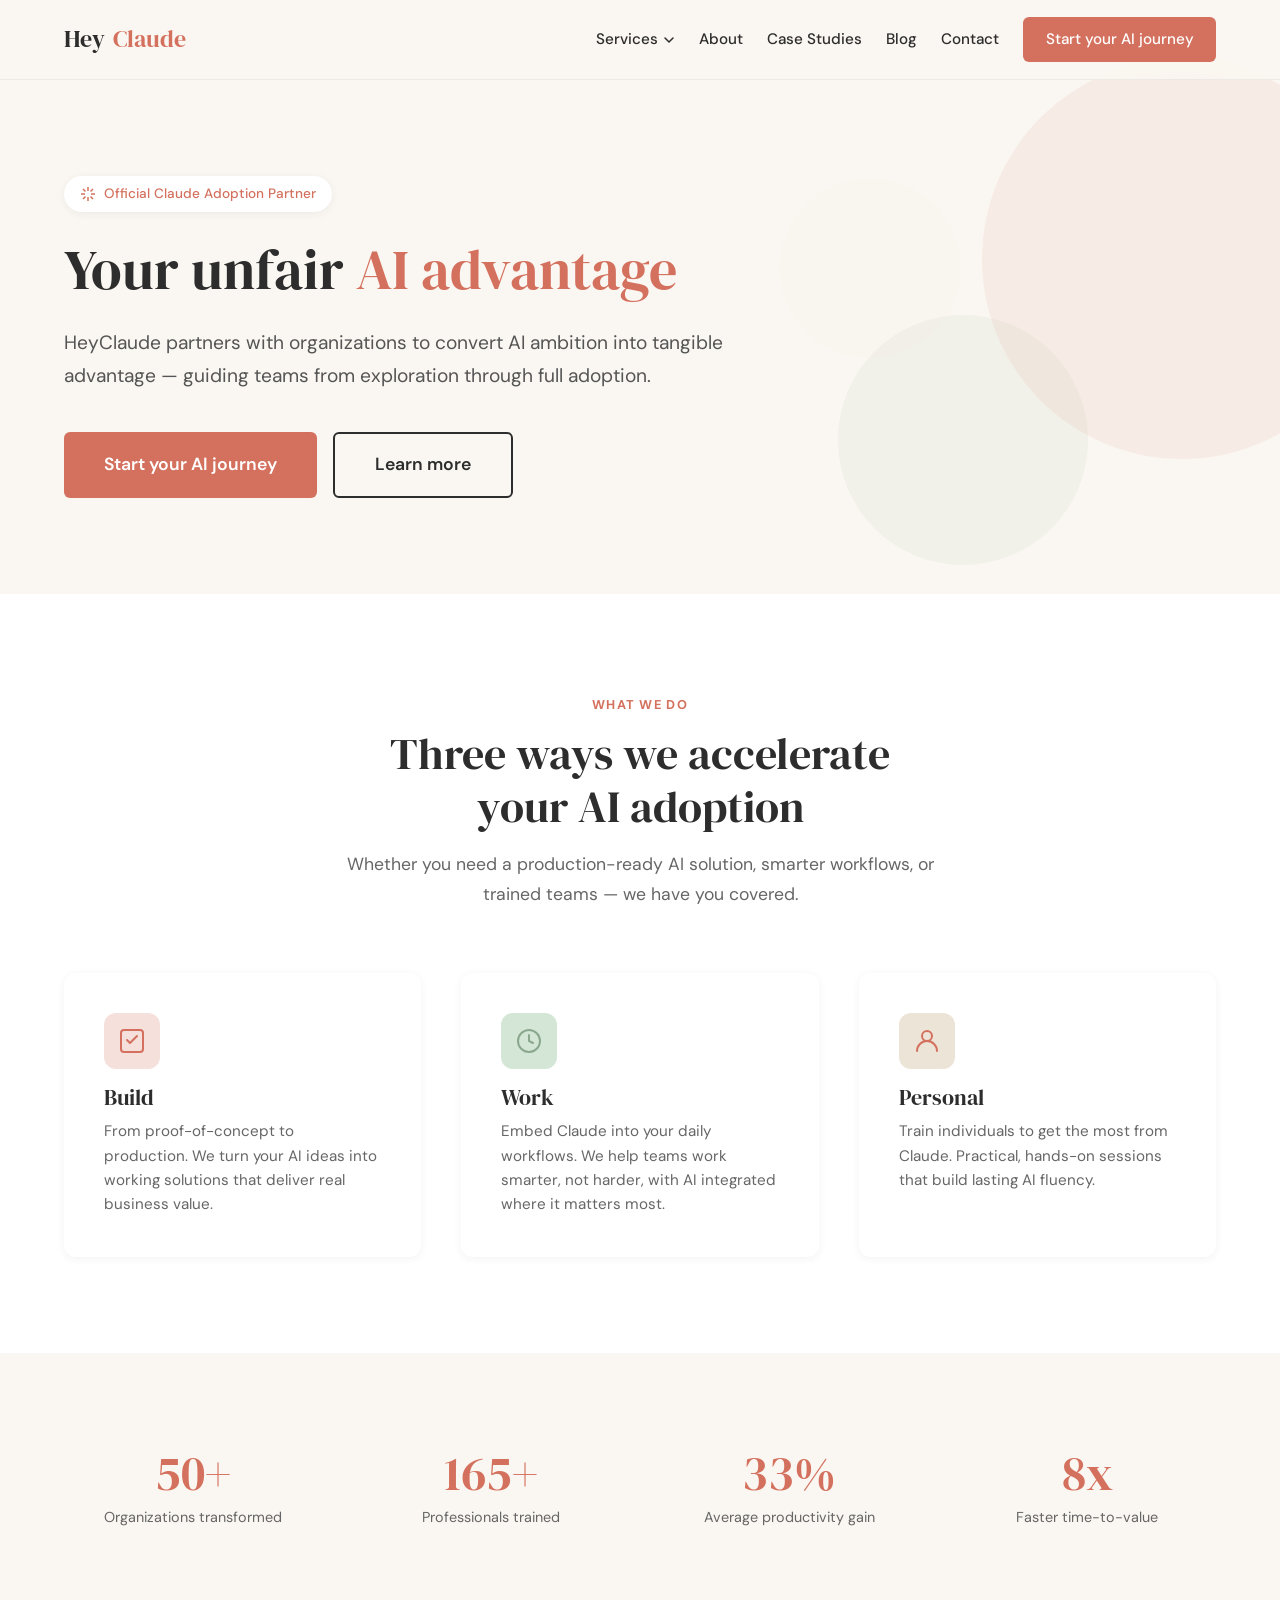
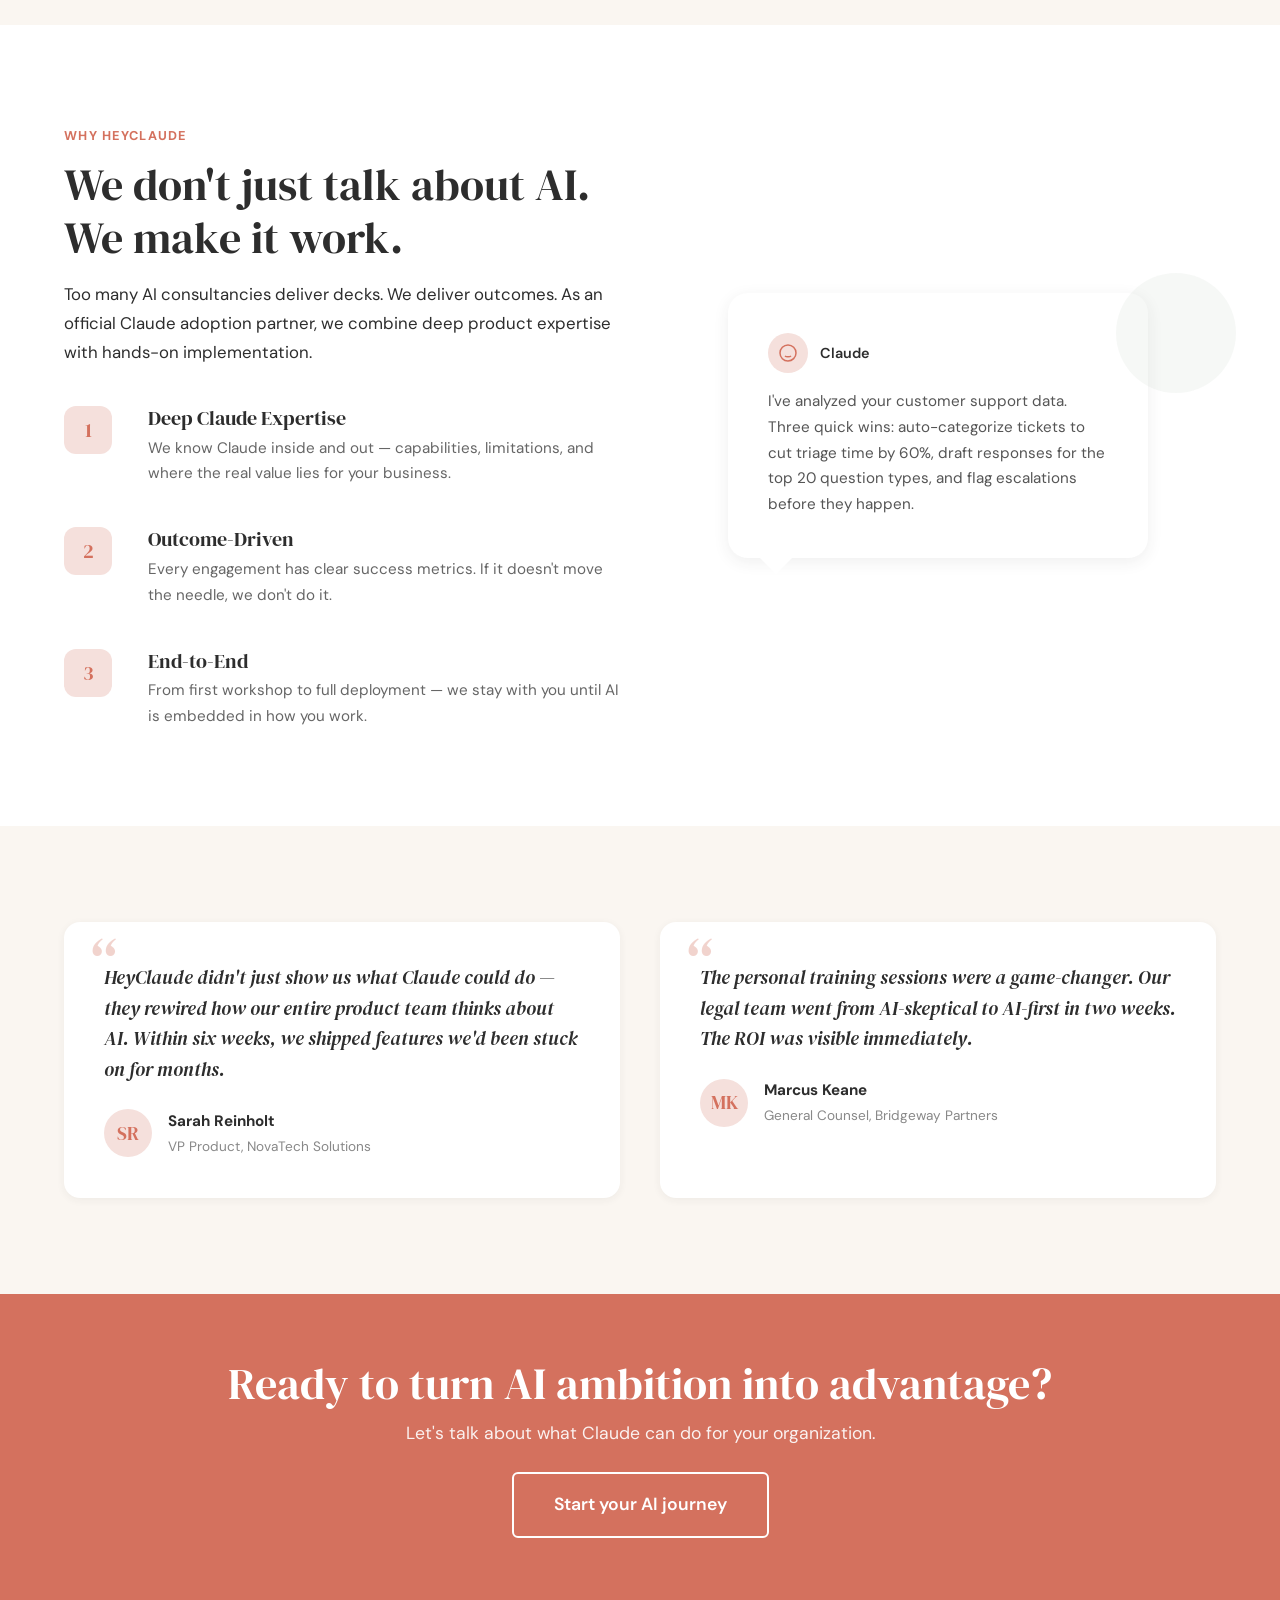
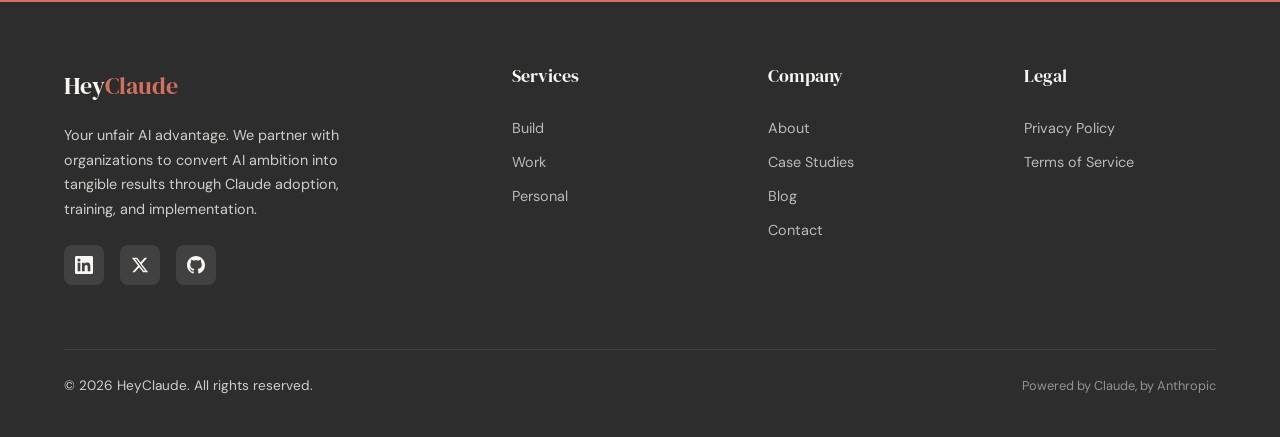
==== index.html @ 61625c4d "Initial commit: HeyClaude multi-page website Complete static website for HeyClaude — a Claude adopti" ====
<!DOCTYPE html>
<html lang="en">
<head>
  <meta charset="UTF-8">
  <meta name="viewport" content="width=device-width, initial-scale=1.0">
  <title>HeyClaude — Your Unfair AI Advantage</title>
  <meta name="description" content="HeyClaude partners with organizations to convert AI ambition into tangible advantage. From exploration through full adoption.">
  <link rel="stylesheet" href="css/styles.css">
  <link rel="icon" href="data:image/svg+xml,<svg xmlns='http://www.w3.org/2000/svg' viewBox='0 0 32 32'><text y='24' font-size='24'>H</text></svg>">
</head>
<body>

  <!-- Navigation -->
  <nav class="nav">
    <div class="nav__inner">
      <a href="index.html" class="nav__logo">Hey<span>Claude</span></a>
      <div class="nav__links">
        <div class="nav__dropdown">
          <a href="#" class="nav__dropdown-trigger">Services <svg viewBox="0 0 12 12"><path d="M2 4l4 4 4-4" fill="none" stroke="currentColor" stroke-width="1.5" stroke-linecap="round"/></svg></a>
          <div class="nav__dropdown-menu">
            <a href="build.html">Build</a>
            <a href="work.html">Work</a>
            <a href="personal.html">Personal</a>
          </div>
        </div>
        <a href="about.html">About</a>
        <a href="case-studies.html">Case Studies</a>
        <a href="blog.html">Blog</a>
        <a href="contact.html">Contact</a>
        <a href="contact.html" class="nav__cta">Start your AI journey</a>
      </div>
      <button class="nav__toggle" aria-label="Toggle menu">
        <span></span><span></span><span></span>
      </button>
    </div>
  </nav>

  <!-- Hero -->
  <section class="hero section--cream">
    <div class="container">
      <div class="hero__content fade-up">
        <div class="hero__tag">
          <svg viewBox="0 0 16 16" fill="none" stroke="#D4715E" stroke-width="1.5"><path d="M8 1v4M8 11v4M1 8h4M11 8h4M3 3l2.5 2.5M10.5 10.5L13 13M13 3l-2.5 2.5M5.5 10.5L3 13"/></svg>
          Official Claude Adoption Partner
        </div>
        <h1>Your unfair <span class="text-accent">AI advantage</span></h1>
        <p>HeyClaude partners with organizations to convert AI ambition into tangible advantage &mdash; guiding teams from exploration through full adoption.</p>
        <div class="hero__actions">
          <a href="contact.html" class="btn btn--primary btn--lg">Start your AI journey</a>
          <a href="about.html" class="btn btn--secondary btn--lg">Learn more</a>
        </div>
      </div>
    </div>

    <!-- Decorative -->
    <div class="deco-circle deco-circle--terracotta" style="width:400px;height:400px;top:10%;right:-8%;"></div>
    <div class="deco-circle deco-circle--sage" style="width:250px;height:250px;bottom:5%;right:15%;"></div>
    <div class="deco-circle deco-circle--sand" style="width:180px;height:180px;top:30%;right:25%;"></div>
  </section>

  <!-- Services Overview -->
  <section class="section section--white">
    <div class="container">
      <div class="section__header text-center fade-up">
        <span class="section__label">What we do</span>
        <h2>Three ways we accelerate your AI adoption</h2>
        <p>Whether you need a production-ready AI solution, smarter workflows, or trained teams &mdash; we have you covered.</p>
      </div>
      <div class="grid grid--3">
        <a href="build.html" class="card fade-up" style="text-decoration:none;">
          <div class="card__icon">
            <svg viewBox="0 0 28 28" fill="none" stroke="#D4715E" stroke-width="2" stroke-linecap="round" stroke-linejoin="round"><rect x="3" y="3" width="22" height="22" rx="3"/><path d="M9 13l3 3 7-7"/></svg>
          </div>
          <h3 class="card__title">Build</h3>
          <p class="card__text">From proof-of-concept to production. We turn your AI ideas into working solutions that deliver real business value.</p>
        </a>
        <a href="work.html" class="card fade-up" style="text-decoration:none;">
          <div class="card__icon card__icon--sage">
            <svg viewBox="0 0 28 28" fill="none" stroke="#8BA88E" stroke-width="2" stroke-linecap="round" stroke-linejoin="round"><circle cx="14" cy="14" r="11"/><path d="M14 8v6l4 2"/></svg>
          </div>
          <h3 class="card__title">Work</h3>
          <p class="card__text">Embed Claude into your daily workflows. We help teams work smarter, not harder, with AI integrated where it matters most.</p>
        </a>
        <a href="personal.html" class="card fade-up" style="text-decoration:none;">
          <div class="card__icon card__icon--sand">
            <svg viewBox="0 0 28 28" fill="none" stroke="#D97757" stroke-width="2" stroke-linecap="round" stroke-linejoin="round"><path d="M14 14a5 5 0 100-10 5 5 0 000 10zM4 24a10 10 0 0120 0"/></svg>
          </div>
          <h3 class="card__title">Personal</h3>
          <p class="card__text">Train individuals to get the most from Claude. Practical, hands-on sessions that build lasting AI fluency.</p>
        </a>
      </div>
    </div>
  </section>

  <!-- Stats -->
  <section class="section section--cream">
    <div class="container">
      <div class="stats fade-up">
        <div>
          <div class="stat__number">50+</div>
          <div class="stat__label">Organizations transformed</div>
        </div>
        <div>
          <div class="stat__number">200+</div>
          <div class="stat__label">Professionals trained</div>
        </div>
        <div>
          <div class="stat__number">40%</div>
          <div class="stat__label">Average productivity gain</div>
        </div>
        <div>
          <div class="stat__number">8x</div>
          <div class="stat__label">Faster time-to-value</div>
        </div>
      </div>
    </div>
  </section>

  <!-- Why HeyClaude -->
  <section class="section section--white">
    <div class="container">
      <div class="grid grid--2" style="align-items: center;">
        <div class="fade-up">
          <span class="section__label">Why HeyClaude</span>
          <h2>We don't just talk about AI. We make it work.</h2>
          <p style="margin-top:var(--space-sm); margin-bottom:var(--space-lg);">Too many AI consultancies deliver decks. We deliver outcomes. As an official Claude adoption partner, we combine deep product expertise with hands-on implementation.</p>
          <div class="feature-list">
            <div class="feature-item">
              <div class="feature-item__number">1</div>
              <div>
                <h4>Deep Claude Expertise</h4>
                <p>We know Claude inside and out &mdash; capabilities, limitations, and where the real value lies for your business.</p>
              </div>
            </div>
            <div class="feature-item">
              <div class="feature-item__number">2</div>
              <div>
                <h4>Outcome-Driven</h4>
                <p>Every engagement has clear success metrics. If it doesn't move the needle, we don't do it.</p>
              </div>
            </div>
            <div class="feature-item">
              <div class="feature-item__number">3</div>
              <div>
                <h4>End-to-End</h4>
                <p>From first workshop to full deployment &mdash; we stay with you until AI is embedded in how you work.</p>
              </div>
            </div>
          </div>
        </div>
        <div class="fade-up" style="position:relative;">
          <div class="speech-bubble" style="max-width:420px; margin:0 auto;">
            <div style="display:flex;align-items:center;gap:0.75rem;margin-bottom:1rem;">
              <div style="width:40px;height:40px;border-radius:50%;background:var(--blush);display:flex;align-items:center;justify-content:center;">
                <svg width="20" height="20" viewBox="0 0 20 20" fill="none" stroke="#D4715E" stroke-width="1.5"><path d="M10 2a8 8 0 018 8c0 4.4-3.6 8-8 8a8 8 0 01-8-8 8 8 0 018-8z"/><path d="M7 9h.01M13 9h.01M7 13c1 1 5 1 6 0"/></svg>
              </div>
              <span style="font-weight:600;font-size:0.9rem;">Claude</span>
            </div>
            <p style="font-size:0.95rem;color:#555;line-height:1.7;">I've analyzed your customer support data. Three quick wins: auto-categorize tickets to cut triage time by 60%, draft responses for the top 20 question types, and flag escalations before they happen.</p>
          </div>
          <div class="deco-circle deco-circle--sage" style="width:120px;height:120px;top:-20px;right:-20px;"></div>
        </div>
      </div>
    </div>
  </section>

  <!-- Testimonial -->
  <section class="section section--cream">
    <div class="container">
      <div class="grid grid--2 fade-up">
        <div class="testimonial">
          <p class="testimonial__quote">HeyClaude didn't just show us what Claude could do &mdash; they rewired how our entire product team thinks about AI. Within six weeks, we shipped features we'd been stuck on for months.</p>
          <div class="testimonial__author">
            <div class="testimonial__avatar">SR</div>
            <div>
              <div class="testimonial__name">Sarah Reinholt</div>
              <div class="testimonial__role">VP Product, NovaTech Solutions</div>
            </div>
          </div>
        </div>
        <div class="testimonial">
          <p class="testimonial__quote">The personal training sessions were a game-changer. Our legal team went from AI-skeptical to AI-first in two weeks. The ROI was visible immediately.</p>
          <div class="testimonial__author">
            <div class="testimonial__avatar">MK</div>
            <div>
              <div class="testimonial__name">Marcus Keane</div>
              <div class="testimonial__role">General Counsel, Bridgeway Partners</div>
            </div>
          </div>
        </div>
      </div>
    </div>
  </section>

  <!-- CTA -->
  <section class="cta-band">
    <div class="container fade-up">
      <h2>Ready to turn AI ambition into advantage?</h2>
      <p>Let's talk about what Claude can do for your organization.</p>
      <a href="contact.html" class="btn btn--outline-white btn--lg">Start your AI journey</a>
    </div>
  </section>

  <!-- Footer -->
  <footer class="footer">
    <div class="container">
      <div class="footer__grid">
        <div class="footer__brand">
          <div class="footer__logo">Hey<span>Claude</span></div>
          <p class="footer__desc">Your unfair AI advantage. We partner with organizations to convert AI ambition into tangible results through Claude adoption, training, and implementation.</p>
          <div class="footer__social">
            <a href="#" aria-label="LinkedIn"><svg viewBox="0 0 24 24"><path d="M20.45 20.45h-3.56v-5.57c0-1.33-.02-3.04-1.85-3.04-1.85 0-2.14 1.45-2.14 2.94v5.67H9.34V9h3.42v1.56h.05c.48-.9 1.64-1.85 3.37-1.85 3.6 0 4.27 2.37 4.27 5.46v6.28zM5.34 7.43a2.06 2.06 0 110-4.13 2.06 2.06 0 010 4.13zM7.12 20.45H3.56V9h3.56v11.45zM22.22 0H1.77C.79 0 0 .77 0 1.73v20.54C0 23.23.79 24 1.77 24h20.45c.98 0 1.78-.77 1.78-1.73V1.73C24 .77 23.2 0 22.22 0z"/></svg></a>
            <a href="#" aria-label="X / Twitter"><svg viewBox="0 0 24 24"><path d="M18.244 2.25h3.308l-7.227 8.26 8.502 11.24H16.17l-5.214-6.817L4.99 21.75H1.68l7.73-8.835L1.254 2.25H8.08l4.713 6.231zm-1.161 17.52h1.833L7.084 4.126H5.117z"/></svg></a>
            <a href="#" aria-label="GitHub"><svg viewBox="0 0 24 24"><path d="M12 0C5.37 0 0 5.37 0 12c0 5.31 3.435 9.795 8.205 11.385.6.105.825-.255.825-.57 0-.285-.015-1.23-.015-2.235-3.015.555-3.795-.735-4.035-1.41-.135-.345-.72-1.41-1.23-1.695-.42-.225-1.02-.78-.015-.795.945-.015 1.62.87 1.845 1.23 1.08 1.815 2.805 1.305 3.495.99.105-.78.42-1.305.765-1.605-2.67-.3-5.46-1.335-5.46-5.925 0-1.305.465-2.385 1.23-3.225-.12-.3-.54-1.53.12-3.18 0 0 1.005-.315 3.3 1.23.96-.27 1.98-.405 3-.405s2.04.135 3 .405c2.295-1.56 3.3-1.23 3.3-1.23.66 1.65.24 2.88.12 3.18.765.84 1.23 1.905 1.23 3.225 0 4.605-2.805 5.625-5.475 5.925.435.375.81 1.095.81 2.22 0 1.605-.015 2.895-.015 3.3 0 .315.225.69.825.57A12.02 12.02 0 0024 12c0-6.63-5.37-12-12-12z"/></svg></a>
          </div>
        </div>
        <div>
          <h4 class="footer__heading">Services</h4>
          <div class="footer__links">
            <a href="build.html">Build</a>
            <a href="work.html">Work</a>
            <a href="personal.html">Personal</a>
          </div>
        </div>
        <div>
          <h4 class="footer__heading">Company</h4>
          <div class="footer__links">
            <a href="about.html">About</a>
            <a href="case-studies.html">Case Studies</a>
            <a href="blog.html">Blog</a>
            <a href="contact.html">Contact</a>
          </div>
        </div>
        <div>
          <h4 class="footer__heading">Legal</h4>
          <div class="footer__links">
            <a href="#">Privacy Policy</a>
            <a href="#">Terms of Service</a>
          </div>
        </div>
      </div>
      <div class="footer__bottom">
        <span>&copy; 2026 HeyClaude. All rights reserved.</span>
        <span class="footer__badge">Powered by Claude, by Anthropic</span>
      </div>
    </div>
  </footer>

  <script src="js/main.js"></script>
</body>
</html>
---- css/styles.css ----
/* ============================================
   HeyClaude — Global Styles
   Brand Kit v1.0
   ============================================ */

/* Google Fonts */
@import url('https://fonts.googleapis.com/css2?family=DM+Sans:ital,wght@0,400;0,500;0,700;1,400&family=DM+Serif+Display:ital@0;1&family=JetBrains+Mono:wght@400;500&display=swap');

/* ---- CSS Custom Properties ---- */
:root {
  /* Primary */
  --terracotta: #D4715E;
  --sage: #8BA88E;
  --burnt-coral: #D97757;

  /* Neutrals */
  --cream: #FAF6F1;
  --charcoal: #2D2D2D;
  --white: #FFFFFF;

  /* Extended Tints */
  --blush: #F5E0DC;
  --mint: #D4E6D6;
  --sand: #EDE4D8;
  --lavender: #E0D8EC;

  /* Typography */
  --font-display: 'DM Serif Display', Georgia, serif;
  --font-body: 'DM Sans', system-ui, sans-serif;
  --font-mono: 'JetBrains Mono', monospace;

  /* Spacing */
  --space-xs: 0.5rem;
  --space-sm: 1rem;
  --space-md: 1.5rem;
  --space-lg: 2.5rem;
  --space-xl: 4rem;
  --space-2xl: 6rem;

  /* Layout */
  --max-width: 1200px;
  --nav-height: 80px;

  /* Transitions */
  --transition: 0.3s ease;

  /* Shadows */
  --shadow-sm: 0 2px 8px rgba(45, 45, 45, 0.06);
  --shadow-md: 0 4px 16px rgba(45, 45, 45, 0.08);
  --shadow-lg: 0 8px 32px rgba(45, 45, 45, 0.1);
}

/* ---- Reset ---- */
*,
*::before,
*::after {
  margin: 0;
  padding: 0;
  box-sizing: border-box;
}

html {
  scroll-behavior: smooth;
  font-size: 16px;
}

body {
  font-family: var(--font-body);
  font-weight: 400;
  color: var(--charcoal);
  background-color: var(--cream);
  line-height: 1.7;
  -webkit-font-smoothing: antialiased;
  -moz-osx-font-smoothing: grayscale;
}

img {
  max-width: 100%;
  height: auto;
  display: block;
}

a {
  color: inherit;
  text-decoration: none;
  transition: color var(--transition);
}

ul, ol {
  list-style: none;
}

/* ---- Typography ---- */
h1, h2, h3, h4, h5 {
  font-family: var(--font-display);
  font-weight: 400;
  line-height: 1.2;
  color: var(--charcoal);
}

h1 { font-size: clamp(2.5rem, 5vw, 3.5rem); }
h2 { font-size: clamp(2rem, 4vw, 2.75rem); }
h3 { font-size: clamp(1.5rem, 3vw, 2rem); }
h4 { font-size: 1.25rem; }
h5 { font-size: 1.1rem; }

p {
  font-size: 1.05rem;
  max-width: 65ch;
}

.text-accent { color: var(--terracotta); }
.text-sage { color: var(--sage); }

code, pre {
  font-family: var(--font-mono);
  font-size: 0.875rem;
}

/* ---- Layout Utilities ---- */
.container {
  width: 100%;
  max-width: var(--max-width);
  margin: 0 auto;
  padding: 0 var(--space-md);
}

.section {
  padding: var(--space-2xl) 0;
}

.section--cream { background-color: var(--cream); }
.section--white { background-color: var(--white); }
.section--charcoal {
  background-color: var(--charcoal);
  color: var(--cream);
}
.section--charcoal h2,
.section--charcoal h3,
.section--charcoal h4 {
  color: var(--cream);
}

.grid {
  display: grid;
  gap: var(--space-lg);
}

.grid--2 { grid-template-columns: repeat(auto-fit, minmax(320px, 1fr)); }
.grid--3 { grid-template-columns: repeat(auto-fit, minmax(280px, 1fr)); }
.grid--4 { grid-template-columns: repeat(auto-fit, minmax(240px, 1fr)); }

.flex {
  display: flex;
  align-items: center;
  gap: var(--space-sm);
}

.text-center { text-align: center; }

/* ---- Navigation ---- */
.nav {
  position: fixed;
  top: 0;
  left: 0;
  right: 0;
  height: var(--nav-height);
  background: rgba(250, 246, 241, 0.95);
  backdrop-filter: blur(12px);
  -webkit-backdrop-filter: blur(12px);
  border-bottom: 1px solid rgba(45, 45, 45, 0.06);
  z-index: 1000;
  transition: box-shadow var(--transition);
}

.nav.scrolled {
  box-shadow: var(--shadow-sm);
}

.nav__inner {
  max-width: var(--max-width);
  margin: 0 auto;
  padding: 0 var(--space-md);
  height: 100%;
  display: flex;
  align-items: center;
  justify-content: space-between;
}

.nav__logo {
  font-family: var(--font-display);
  font-size: 1.5rem;
  color: var(--charcoal);
  display: flex;
  align-items: center;
  gap: 0.5rem;
}

.nav__logo span {
  color: var(--terracotta);
}

.nav__links {
  display: flex;
  align-items: center;
  gap: var(--space-md);
}

.nav__links a {
  font-size: 0.95rem;
  font-weight: 500;
  color: var(--charcoal);
  position: relative;
  padding: 0.25rem 0;
}

.nav__links a::after {
  content: '';
  position: absolute;
  bottom: 0;
  left: 0;
  width: 0;
  height: 2px;
  background: var(--terracotta);
  transition: width var(--transition);
}

.nav__links a:hover::after,
.nav__links a.active::after {
  width: 100%;
}

.nav__links a:hover {
  color: var(--terracotta);
}

.nav__cta {
  background: var(--terracotta) !important;
  color: var(--white) !important;
  padding: 0.6rem 1.4rem !important;
  border-radius: 6px;
  font-weight: 500;
  transition: background var(--transition), transform var(--transition) !important;
}

.nav__cta::after {
  display: none !important;
}

.nav__cta:hover {
  background: var(--burnt-coral) !important;
  color: var(--white) !important;
  transform: translateY(-1px);
}

/* Mobile Nav Toggle */
.nav__toggle {
  display: none;
  background: none;
  border: none;
  cursor: pointer;
  width: 32px;
  height: 24px;
  position: relative;
  z-index: 1001;
}

.nav__toggle span {
  display: block;
  width: 100%;
  height: 2px;
  background: var(--charcoal);
  position: absolute;
  left: 0;
  transition: all var(--transition);
}

.nav__toggle span:nth-child(1) { top: 0; }
.nav__toggle span:nth-child(2) { top: 50%; transform: translateY(-50%); }
.nav__toggle span:nth-child(3) { bottom: 0; }

.nav__toggle.open span:nth-child(1) {
  top: 50%;
  transform: translateY(-50%) rotate(45deg);
}
.nav__toggle.open span:nth-child(2) { opacity: 0; }
.nav__toggle.open span:nth-child(3) {
  bottom: 50%;
  transform: translateY(50%) rotate(-45deg);
}

/* Dropdown */
.nav__dropdown {
  position: relative;
}

.nav__dropdown-trigger {
  cursor: pointer;
  display: flex;
  align-items: center;
  gap: 0.3rem;
}

.nav__dropdown-trigger svg {
  width: 12px;
  height: 12px;
  transition: transform var(--transition);
}

.nav__dropdown:hover .nav__dropdown-trigger svg {
  transform: rotate(180deg);
}

.nav__dropdown-menu {
  position: absolute;
  top: 100%;
  left: 50%;
  transform: translateX(-50%);
  min-width: 180px;
  background: var(--white);
  border-radius: 8px;
  box-shadow: var(--shadow-md);
  padding: 0.5rem;
  opacity: 0;
  visibility: hidden;
  transform: translateX(-50%) translateY(8px);
  transition: all var(--transition);
}

.nav__dropdown:hover .nav__dropdown-menu {
  opacity: 1;
  visibility: visible;
  transform: translateX(-50%) translateY(0);
}

.nav__dropdown-menu a {
  display: block;
  padding: 0.5rem 1rem;
  border-radius: 6px;
  font-size: 0.9rem;
}

.nav__dropdown-menu a:hover {
  background: var(--cream);
}

.nav__dropdown-menu a::after {
  display: none;
}

/* ---- Buttons ---- */
.btn {
  display: inline-flex;
  align-items: center;
  gap: 0.5rem;
  padding: 0.85rem 2rem;
  border-radius: 6px;
  font-family: var(--font-body);
  font-size: 1rem;
  font-weight: 600;
  cursor: pointer;
  border: none;
  transition: all var(--transition);
  text-align: center;
}

.btn--primary {
  background: var(--terracotta);
  color: var(--white);
}

.btn--primary:hover {
  background: var(--burnt-coral);
  transform: translateY(-2px);
  box-shadow: var(--shadow-md);
}

.btn--secondary {
  background: transparent;
  color: var(--charcoal);
  border: 2px solid var(--charcoal);
}

.btn--secondary:hover {
  background: var(--charcoal);
  color: var(--white);
  transform: translateY(-2px);
}

.btn--outline-white {
  background: transparent;
  color: var(--white);
  border: 2px solid var(--white);
}

.btn--outline-white:hover {
  background: var(--white);
  color: var(--charcoal);
}

.btn--sm {
  padding: 0.55rem 1.2rem;
  font-size: 0.9rem;
}

.btn--lg {
  padding: 1rem 2.5rem;
  font-size: 1.1rem;
}

/* ---- Cards ---- */
.card {
  background: var(--white);
  border-radius: 12px;
  padding: var(--space-lg);
  box-shadow: var(--shadow-sm);
  transition: transform var(--transition), box-shadow var(--transition);
}

.card:hover {
  transform: translateY(-4px);
  box-shadow: var(--shadow-md);
}

.card__icon {
  width: 56px;
  height: 56px;
  border-radius: 12px;
  display: flex;
  align-items: center;
  justify-content: center;
  margin-bottom: var(--space-sm);
  background: var(--blush);
}

.card__icon--sage { background: var(--mint); }
.card__icon--sand { background: var(--sand); }
.card__icon--lavender { background: var(--lavender); }

.card__icon svg {
  width: 28px;
  height: 28px;
  stroke: var(--terracotta);
  stroke-width: 2;
  fill: none;
}

.card__icon--sage svg { stroke: var(--sage); }

.card__title {
  font-family: var(--font-display);
  font-size: 1.35rem;
  margin-bottom: 0.5rem;
}

.card__text {
  font-size: 0.95rem;
  color: #666;
  line-height: 1.6;
}

/* ---- Hero ---- */
.hero {
  padding-top: calc(var(--nav-height) + var(--space-2xl));
  padding-bottom: var(--space-2xl);
  position: relative;
  overflow: hidden;
}

.hero__content {
  max-width: 680px;
  position: relative;
  z-index: 2;
}

.hero__tag {
  display: inline-flex;
  align-items: center;
  gap: 0.5rem;
  background: var(--white);
  padding: 0.4rem 1rem;
  border-radius: 50px;
  font-size: 0.85rem;
  font-weight: 500;
  color: var(--terracotta);
  margin-bottom: var(--space-md);
  box-shadow: var(--shadow-sm);
}

.hero__tag svg {
  width: 16px;
  height: 16px;
}

.hero h1 {
  margin-bottom: var(--space-md);
}

.hero p {
  font-size: 1.2rem;
  color: #555;
  margin-bottom: var(--space-lg);
}

.hero__actions {
  display: flex;
  gap: var(--space-sm);
  flex-wrap: wrap;
}

.hero__visual {
  position: absolute;
  top: 50%;
  right: -5%;
  transform: translateY(-50%);
  width: 50%;
  max-width: 580px;
  z-index: 1;
}

/* Speech Bubble Motif */
.speech-bubble {
  position: relative;
  background: var(--white);
  border-radius: 20px;
  padding: var(--space-lg);
  box-shadow: var(--shadow-md);
}

.speech-bubble::after {
  content: '';
  position: absolute;
  bottom: -16px;
  left: 32px;
  width: 0;
  height: 0;
  border-left: 16px solid transparent;
  border-right: 16px solid transparent;
  border-top: 16px solid var(--white);
}

/* Spark Motif */
.spark {
  display: inline-block;
  width: 24px;
  height: 24px;
  position: relative;
}

.spark::before,
.spark::after {
  content: '';
  position: absolute;
  background: var(--terracotta);
  border-radius: 50%;
}

.spark::before {
  width: 4px;
  height: 16px;
  top: 50%;
  left: 50%;
  transform: translate(-50%, -50%);
}

.spark::after {
  width: 16px;
  height: 4px;
  top: 50%;
  left: 50%;
  transform: translate(-50%, -50%);
}

/* Decorative Shapes */
.deco-circle {
  position: absolute;
  border-radius: 50%;
  opacity: 0.08;
}

.deco-circle--terracotta { background: var(--terracotta); }
.deco-circle--sage { background: var(--sage); }
.deco-circle--sand { background: var(--sand); }

/* ---- Section Headers ---- */
.section__header {
  max-width: 600px;
  margin-bottom: var(--space-xl);
}

.section__header.text-center {
  margin-left: auto;
  margin-right: auto;
}

.section__header p {
  margin-top: var(--space-sm);
  color: #666;
  font-size: 1.1rem;
}

.section__label {
  display: inline-block;
  font-size: 0.8rem;
  font-weight: 700;
  letter-spacing: 0.1em;
  text-transform: uppercase;
  color: var(--terracotta);
  margin-bottom: 0.75rem;
}

/* ---- Image Card ---- */
.img-card {
  border-radius: 12px;
  overflow: hidden;
  position: relative;
}

.img-card img {
  width: 100%;
  height: 100%;
  object-fit: cover;
  transition: transform var(--transition);
}

.img-card:hover img {
  transform: scale(1.03);
}

/* ---- Stats ---- */
.stats {
  display: grid;
  grid-template-columns: repeat(auto-fit, minmax(150px, 1fr));
  gap: var(--space-lg);
  text-align: center;
}

.stat__number {
  font-family: var(--font-display);
  font-size: 3rem;
  color: var(--terracotta);
  line-height: 1;
}

.stat__label {
  font-size: 0.9rem;
  color: #666;
  margin-top: 0.5rem;
}

/* ---- Testimonial ---- */
.testimonial {
  background: var(--white);
  border-radius: 16px;
  padding: var(--space-lg);
  box-shadow: var(--shadow-sm);
  position: relative;
}

.testimonial__quote {
  font-family: var(--font-display);
  font-size: 1.2rem;
  font-style: italic;
  line-height: 1.6;
  margin-bottom: var(--space-md);
}

.testimonial__quote::before {
  content: '\201C';
  font-size: 4rem;
  color: var(--terracotta);
  opacity: 0.3;
  position: absolute;
  top: 10px;
  left: 20px;
  line-height: 1;
}

.testimonial__author {
  display: flex;
  align-items: center;
  gap: var(--space-sm);
}

.testimonial__avatar {
  width: 48px;
  height: 48px;
  border-radius: 50%;
  background: var(--blush);
  display: flex;
  align-items: center;
  justify-content: center;
  font-family: var(--font-display);
  font-size: 1.2rem;
  color: var(--terracotta);
}

.testimonial__name {
  font-weight: 700;
  font-size: 0.95rem;
}

.testimonial__role {
  font-size: 0.85rem;
  color: #888;
}

/* ---- Footer ---- */
.footer {
  background: var(--charcoal);
  color: rgba(250, 246, 241, 0.8);
  padding: var(--space-xl) 0 var(--space-lg);
}

.footer__grid {
  display: grid;
  grid-template-columns: 2fr 1fr 1fr 1fr;
  gap: var(--space-xl);
  margin-bottom: var(--space-xl);
}

.footer__brand {
  max-width: 300px;
}

.footer__logo {
  font-family: var(--font-display);
  font-size: 1.5rem;
  color: var(--cream);
  margin-bottom: var(--space-sm);
}

.footer__logo span {
  color: var(--terracotta);
}

.footer__desc {
  font-size: 0.9rem;
  line-height: 1.7;
  margin-bottom: var(--space-md);
}

.footer__social {
  display: flex;
  gap: var(--space-sm);
}

.footer__social a {
  width: 40px;
  height: 40px;
  border-radius: 8px;
  background: rgba(250, 246, 241, 0.1);
  display: flex;
  align-items: center;
  justify-content: center;
  transition: background var(--transition);
}

.footer__social a:hover {
  background: var(--terracotta);
}

.footer__social svg {
  width: 18px;
  height: 18px;
  fill: var(--cream);
}

.footer__heading {
  font-family: var(--font-display);
  font-size: 1.1rem;
  color: var(--cream);
  margin-bottom: var(--space-md);
}

.footer__links a {
  display: block;
  font-size: 0.9rem;
  padding: 0.3rem 0;
  color: rgba(250, 246, 241, 0.7);
  transition: color var(--transition);
}

.footer__links a:hover {
  color: var(--terracotta);
}

.footer__bottom {
  border-top: 1px solid rgba(250, 246, 241, 0.1);
  padding-top: var(--space-md);
  display: flex;
  justify-content: space-between;
  align-items: center;
  font-size: 0.85rem;
}

.footer__badge {
  display: inline-flex;
  align-items: center;
  gap: 0.5rem;
  font-size: 0.8rem;
  color: rgba(250, 246, 241, 0.5);
}

/* ---- Page Header (inner pages) ---- */
.page-header {
  padding-top: calc(var(--nav-height) + var(--space-xl));
  padding-bottom: var(--space-xl);
  position: relative;
  overflow: hidden;
}

.page-header__content {
  position: relative;
  z-index: 2;
}

.page-header h1 {
  margin-bottom: var(--space-sm);
}

.page-header p {
  font-size: 1.15rem;
  color: #666;
}

/* ---- Feature List ---- */
.feature-list {
  display: grid;
  gap: var(--space-lg);
}

.feature-item {
  display: grid;
  grid-template-columns: 60px 1fr;
  gap: var(--space-md);
  align-items: start;
}

.feature-item__number {
  width: 48px;
  height: 48px;
  border-radius: 12px;
  background: var(--blush);
  display: flex;
  align-items: center;
  justify-content: center;
  font-family: var(--font-display);
  font-size: 1.25rem;
  color: var(--terracotta);
}

.feature-item__number--sage {
  background: var(--mint);
  color: var(--sage);
}

.feature-item h4 {
  margin-bottom: 0.35rem;
}

.feature-item p {
  font-size: 0.95rem;
  color: #666;
}

/* ---- CTA Band ---- */
.cta-band {
  background: var(--terracotta);
  color: var(--white);
  text-align: center;
  padding: var(--space-xl) 0;
}

.cta-band h2 {
  color: var(--white);
  margin-bottom: 0.5rem;
}

.cta-band p {
  margin: 0 auto var(--space-md);
  opacity: 0.9;
  font-size: 1.1rem;
}

/* ---- Blog ---- */
.blog-card {
  background: var(--white);
  border-radius: 12px;
  overflow: hidden;
  box-shadow: var(--shadow-sm);
  transition: transform var(--transition), box-shadow var(--transition);
}

.blog-card:hover {
  transform: translateY(-4px);
  box-shadow: var(--shadow-md);
}

.blog-card__image {
  height: 200px;
  overflow: hidden;
}

.blog-card__image img {
  width: 100%;
  height: 100%;
  object-fit: cover;
  transition: transform var(--transition);
}

.blog-card:hover .blog-card__image img {
  transform: scale(1.05);
}

.blog-card__body {
  padding: var(--space-md);
}

.blog-card__tag {
  display: inline-block;
  font-size: 0.75rem;
  font-weight: 700;
  text-transform: uppercase;
  letter-spacing: 0.08em;
  color: var(--terracotta);
  margin-bottom: 0.5rem;
}

.blog-card__title {
  font-family: var(--font-display);
  font-size: 1.2rem;
  margin-bottom: 0.5rem;
  line-height: 1.3;
}

.blog-card__excerpt {
  font-size: 0.9rem;
  color: #666;
  line-height: 1.6;
  margin-bottom: var(--space-sm);
}

.blog-card__meta {
  font-size: 0.8rem;
  color: #999;
}

/* ---- Blog Post ---- */
.blog-post {
  max-width: 760px;
  margin: 0 auto;
}

.blog-post__hero-img {
  width: 100%;
  height: 400px;
  border-radius: 16px;
  overflow: hidden;
  margin-bottom: var(--space-lg);
}

.blog-post__hero-img img {
  width: 100%;
  height: 100%;
  object-fit: cover;
}

.blog-post__meta {
  display: flex;
  align-items: center;
  gap: var(--space-md);
  font-size: 0.9rem;
  color: #888;
  margin-bottom: var(--space-lg);
  padding-bottom: var(--space-md);
  border-bottom: 1px solid rgba(45, 45, 45, 0.1);
}

.blog-post__content h2 {
  font-size: 1.75rem;
  margin-top: var(--space-xl);
  margin-bottom: var(--space-sm);
}

.blog-post__content h3 {
  font-size: 1.35rem;
  margin-top: var(--space-lg);
  margin-bottom: var(--space-sm);
}

.blog-post__content p {
  margin-bottom: var(--space-md);
  max-width: 100%;
}

.blog-post__content ul,
.blog-post__content ol {
  margin-bottom: var(--space-md);
  padding-left: 1.5rem;
}

.blog-post__content li {
  list-style: disc;
  margin-bottom: 0.5rem;
  font-size: 1.05rem;
  color: #444;
}

.blog-post__content ol li {
  list-style: decimal;
}

.blog-post__content blockquote {
  border-left: 4px solid var(--terracotta);
  padding: var(--space-sm) var(--space-md);
  margin: var(--space-md) 0;
  background: var(--white);
  border-radius: 0 8px 8px 0;
  font-style: italic;
  color: #555;
}

.blog-post__content code {
  background: var(--sand);
  padding: 0.15rem 0.4rem;
  border-radius: 4px;
  font-size: 0.9rem;
}

/* ---- Case Study ---- */
.case-card {
  background: var(--white);
  border-radius: 16px;
  overflow: hidden;
  box-shadow: var(--shadow-sm);
  transition: transform var(--transition), box-shadow var(--transition);
}

.case-card:hover {
  transform: translateY(-4px);
  box-shadow: var(--shadow-md);
}

.case-card__image {
  height: 240px;
  overflow: hidden;
}

.case-card__image img {
  width: 100%;
  height: 100%;
  object-fit: cover;
}

.case-card__body {
  padding: var(--space-lg);
}

.case-card__tag {
  display: inline-block;
  font-size: 0.75rem;
  font-weight: 700;
  text-transform: uppercase;
  letter-spacing: 0.08em;
  padding: 0.3rem 0.8rem;
  border-radius: 50px;
  margin-bottom: var(--space-sm);
}

.case-card__tag--build {
  background: var(--blush);
  color: var(--terracotta);
}

.case-card__tag--work {
  background: var(--mint);
  color: var(--sage);
}

.case-card__tag--personal {
  background: var(--sand);
  color: var(--burnt-coral);
}

.case-card__title {
  font-family: var(--font-display);
  font-size: 1.35rem;
  margin-bottom: 0.75rem;
}

.case-card__text {
  font-size: 0.95rem;
  color: #666;
  margin-bottom: var(--space-md);
}

.case-card__stats {
  display: flex;
  gap: var(--space-md);
  padding-top: var(--space-sm);
  border-top: 1px solid rgba(45, 45, 45, 0.08);
}

.case-card__stat {
  text-align: center;
}

.case-card__stat-value {
  font-family: var(--font-display);
  font-size: 1.25rem;
  color: var(--terracotta);
}

.case-card__stat-label {
  font-size: 0.75rem;
  color: #999;
}

/* ---- Contact Form ---- */
.form-group {
  margin-bottom: var(--space-md);
}

.form-group label {
  display: block;
  font-size: 0.9rem;
  font-weight: 500;
  margin-bottom: 0.4rem;
}

.form-group input,
.form-group textarea,
.form-group select {
  width: 100%;
  padding: 0.8rem 1rem;
  border: 1px solid rgba(45, 45, 45, 0.15);
  border-radius: 8px;
  font-family: var(--font-body);
  font-size: 1rem;
  background: var(--white);
  transition: border-color var(--transition), box-shadow var(--transition);
}

.form-group input:focus,
.form-group textarea:focus,
.form-group select:focus {
  outline: none;
  border-color: var(--terracotta);
  box-shadow: 0 0 0 3px rgba(212, 113, 94, 0.15);
}

.form-group textarea {
  resize: vertical;
  min-height: 120px;
}

/* ---- Animations ---- */
.fade-up {
  opacity: 0;
  transform: translateY(24px);
  transition: opacity 0.6s ease, transform 0.6s ease;
}

.fade-up.visible {
  opacity: 1;
  transform: translateY(0);
}

/* ---- Responsive ---- */
@media (max-width: 900px) {
  .footer__grid {
    grid-template-columns: 1fr 1fr;
  }

  .hero__visual {
    display: none;
  }

  .hero__content {
    max-width: 100%;
  }
}

@media (max-width: 768px) {
  .nav__links {
    position: fixed;
    top: 0;
    right: -100%;
    width: 80%;
    max-width: 360px;
    height: 100vh;
    background: var(--cream);
    flex-direction: column;
    align-items: flex-start;
    padding: calc(var(--nav-height) + var(--space-lg)) var(--space-lg) var(--space-lg);
    gap: 0.5rem;
    transition: right var(--transition);
    box-shadow: -8px 0 32px rgba(0,0,0,0.1);
  }

  .nav__links.open {
    right: 0;
  }

  .nav__links a {
    font-size: 1.1rem;
    padding: 0.75rem 0;
    width: 100%;
  }

  .nav__cta {
    margin-top: var(--space-sm);
  }

  .nav__toggle {
    display: block;
  }

  .nav__dropdown-menu {
    position: static;
    transform: none;
    box-shadow: none;
    background: transparent;
    opacity: 1;
    visibility: visible;
    padding: 0 0 0 var(--space-sm);
    display: none;
  }

  .nav__dropdown.open .nav__dropdown-menu {
    display: block;
  }

  .hero {
    padding-top: calc(var(--nav-height) + var(--space-xl));
  }

  .section {
    padding: var(--space-xl) 0;
  }

  .footer__grid {
    grid-template-columns: 1fr;
    gap: var(--space-lg);
  }

  .footer__bottom {
    flex-direction: column;
    gap: var(--space-sm);
    text-align: center;
  }

  .stats {
    grid-template-columns: repeat(2, 1fr);
  }

  .grid--2,
  .grid--3 {
    grid-template-columns: 1fr;
  }
}

@media (max-width: 480px) {
  .hero__actions {
    flex-direction: column;
  }

  .hero__actions .btn {
    width: 100%;
    justify-content: center;
  }

  .stats {
    grid-template-columns: 1fr 1fr;
  }
}
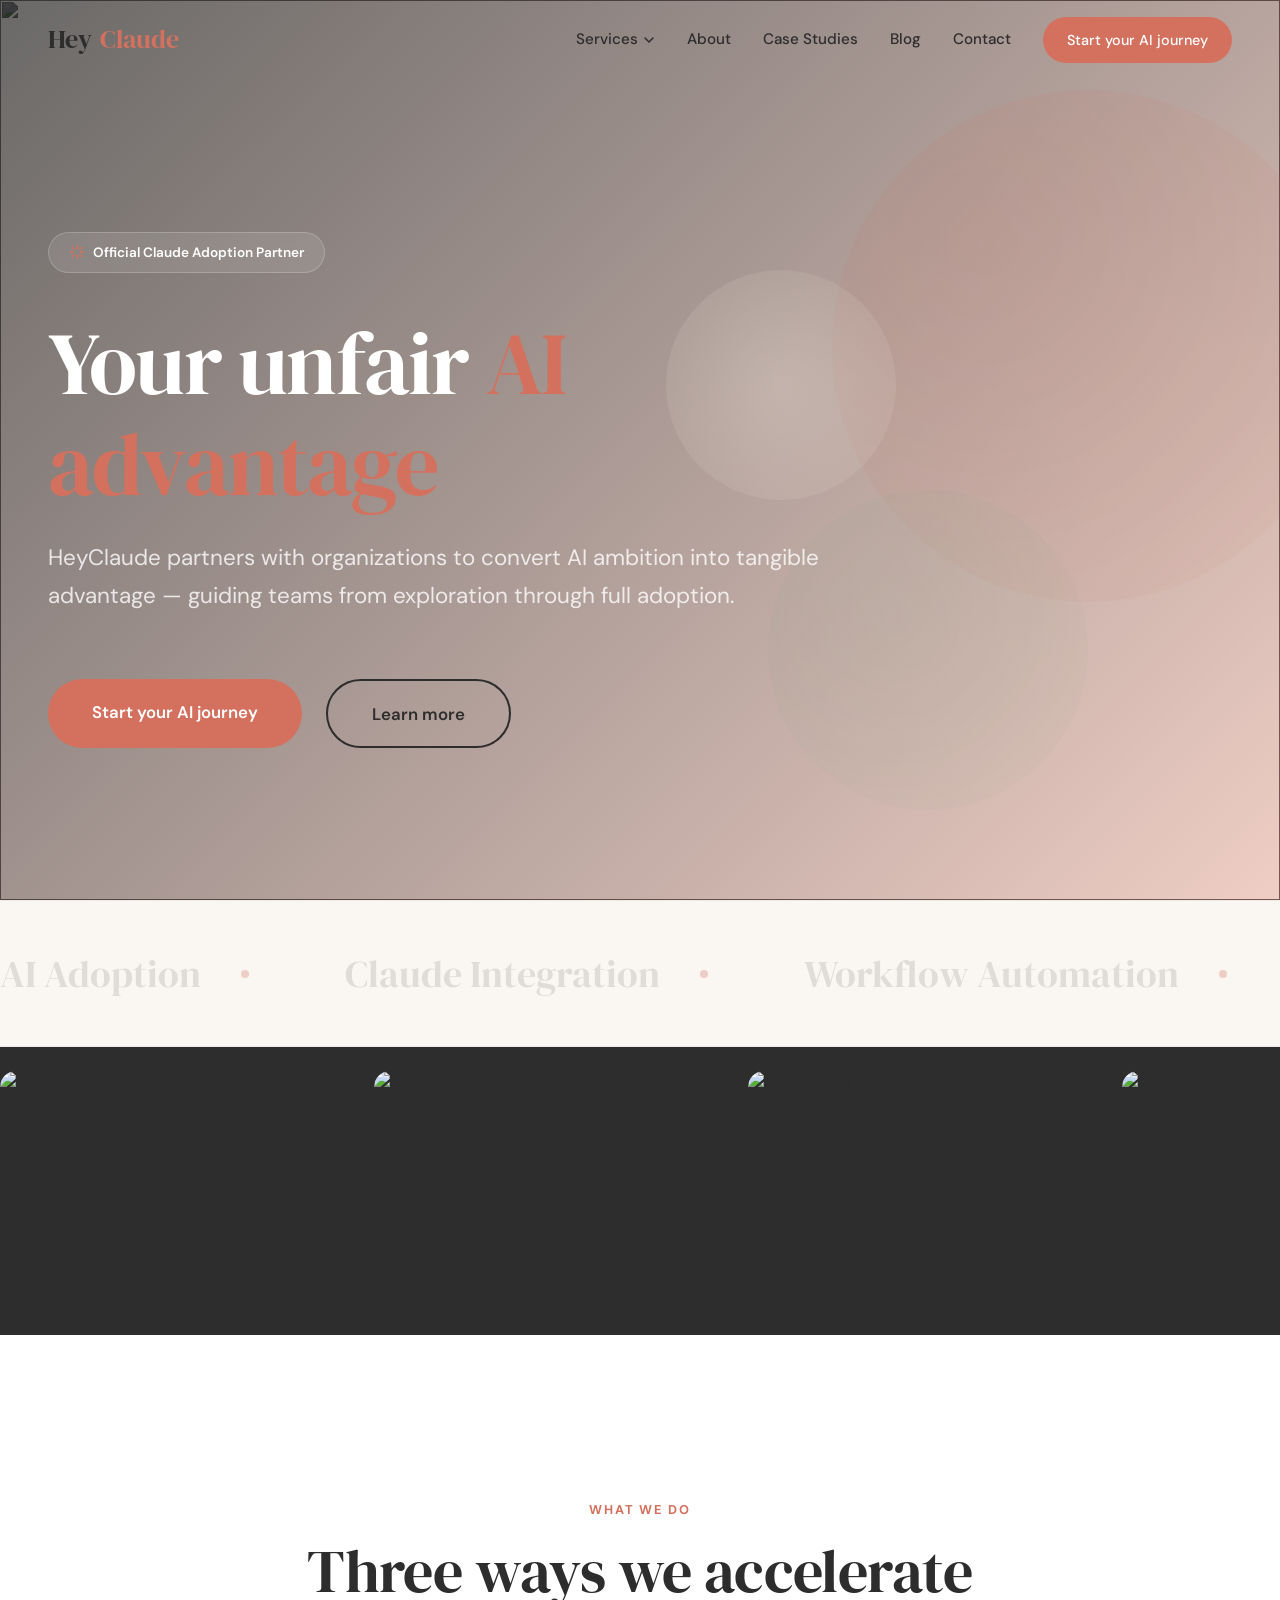
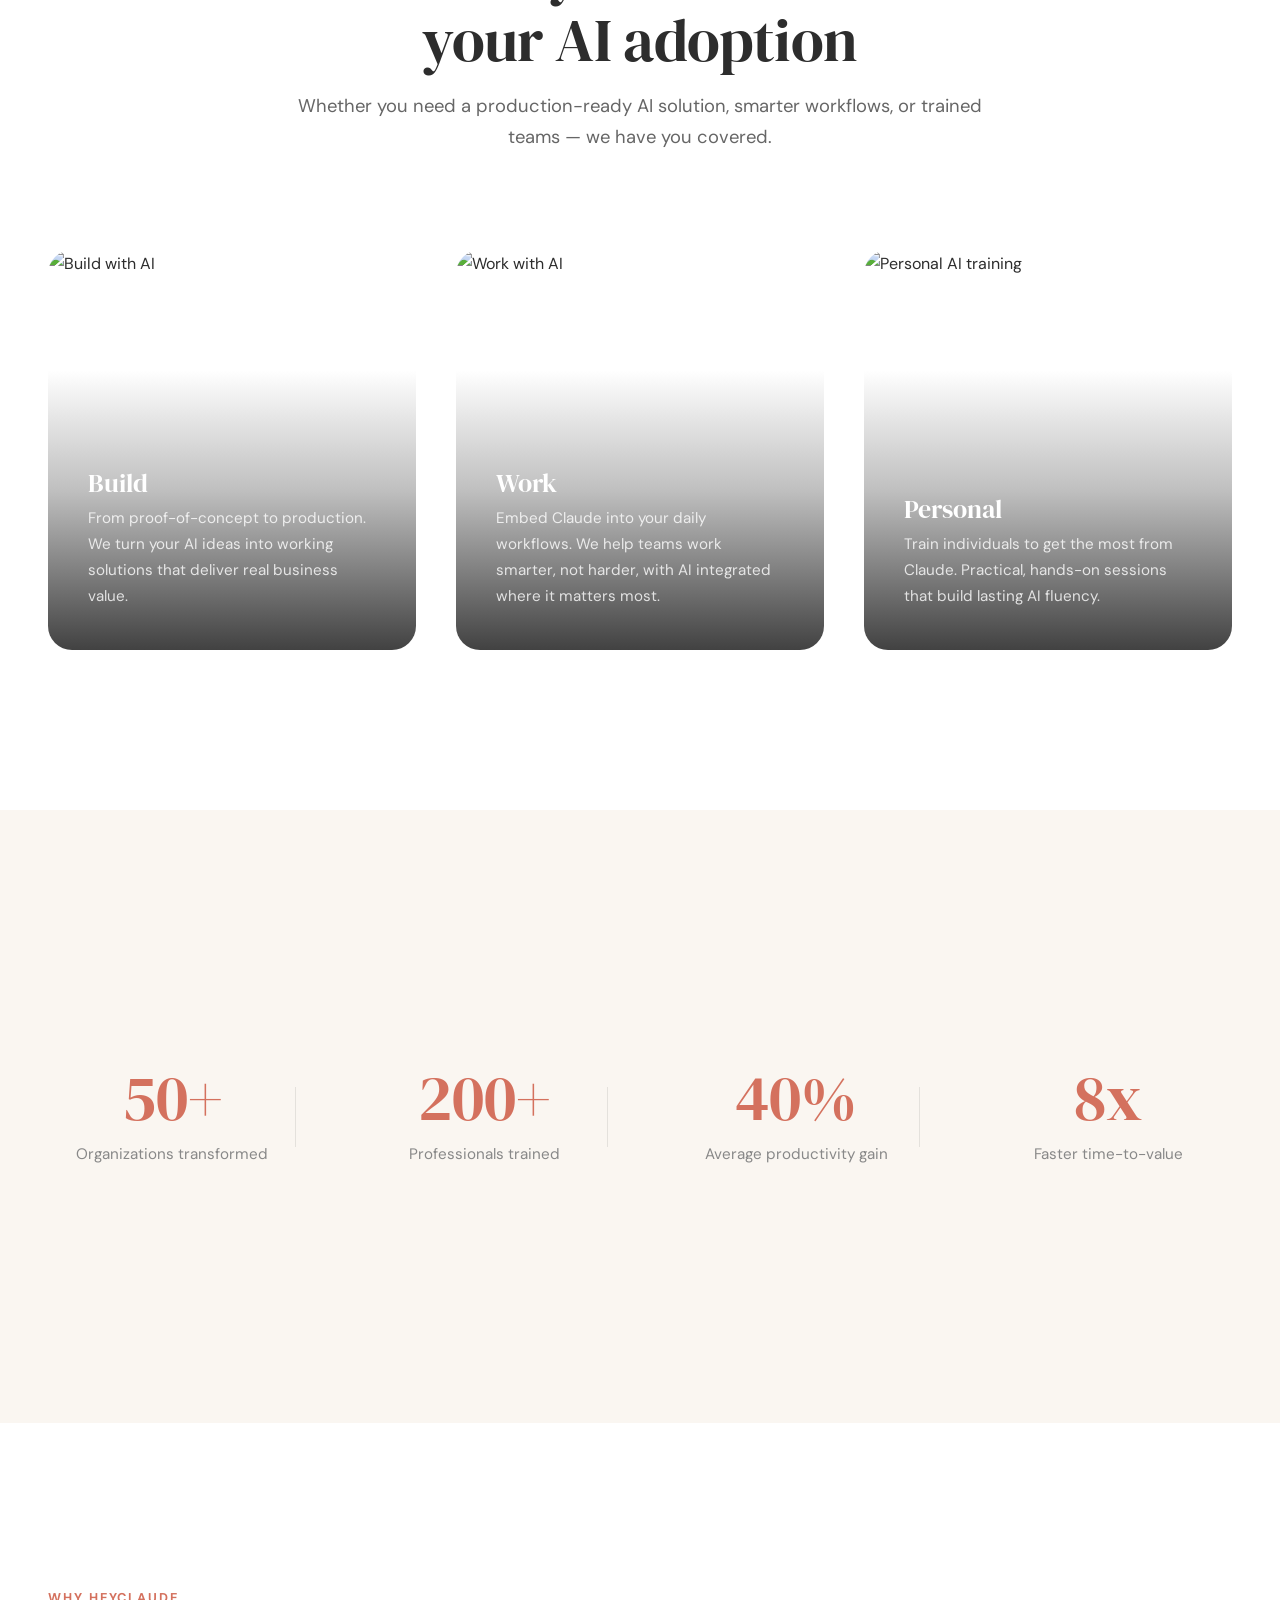
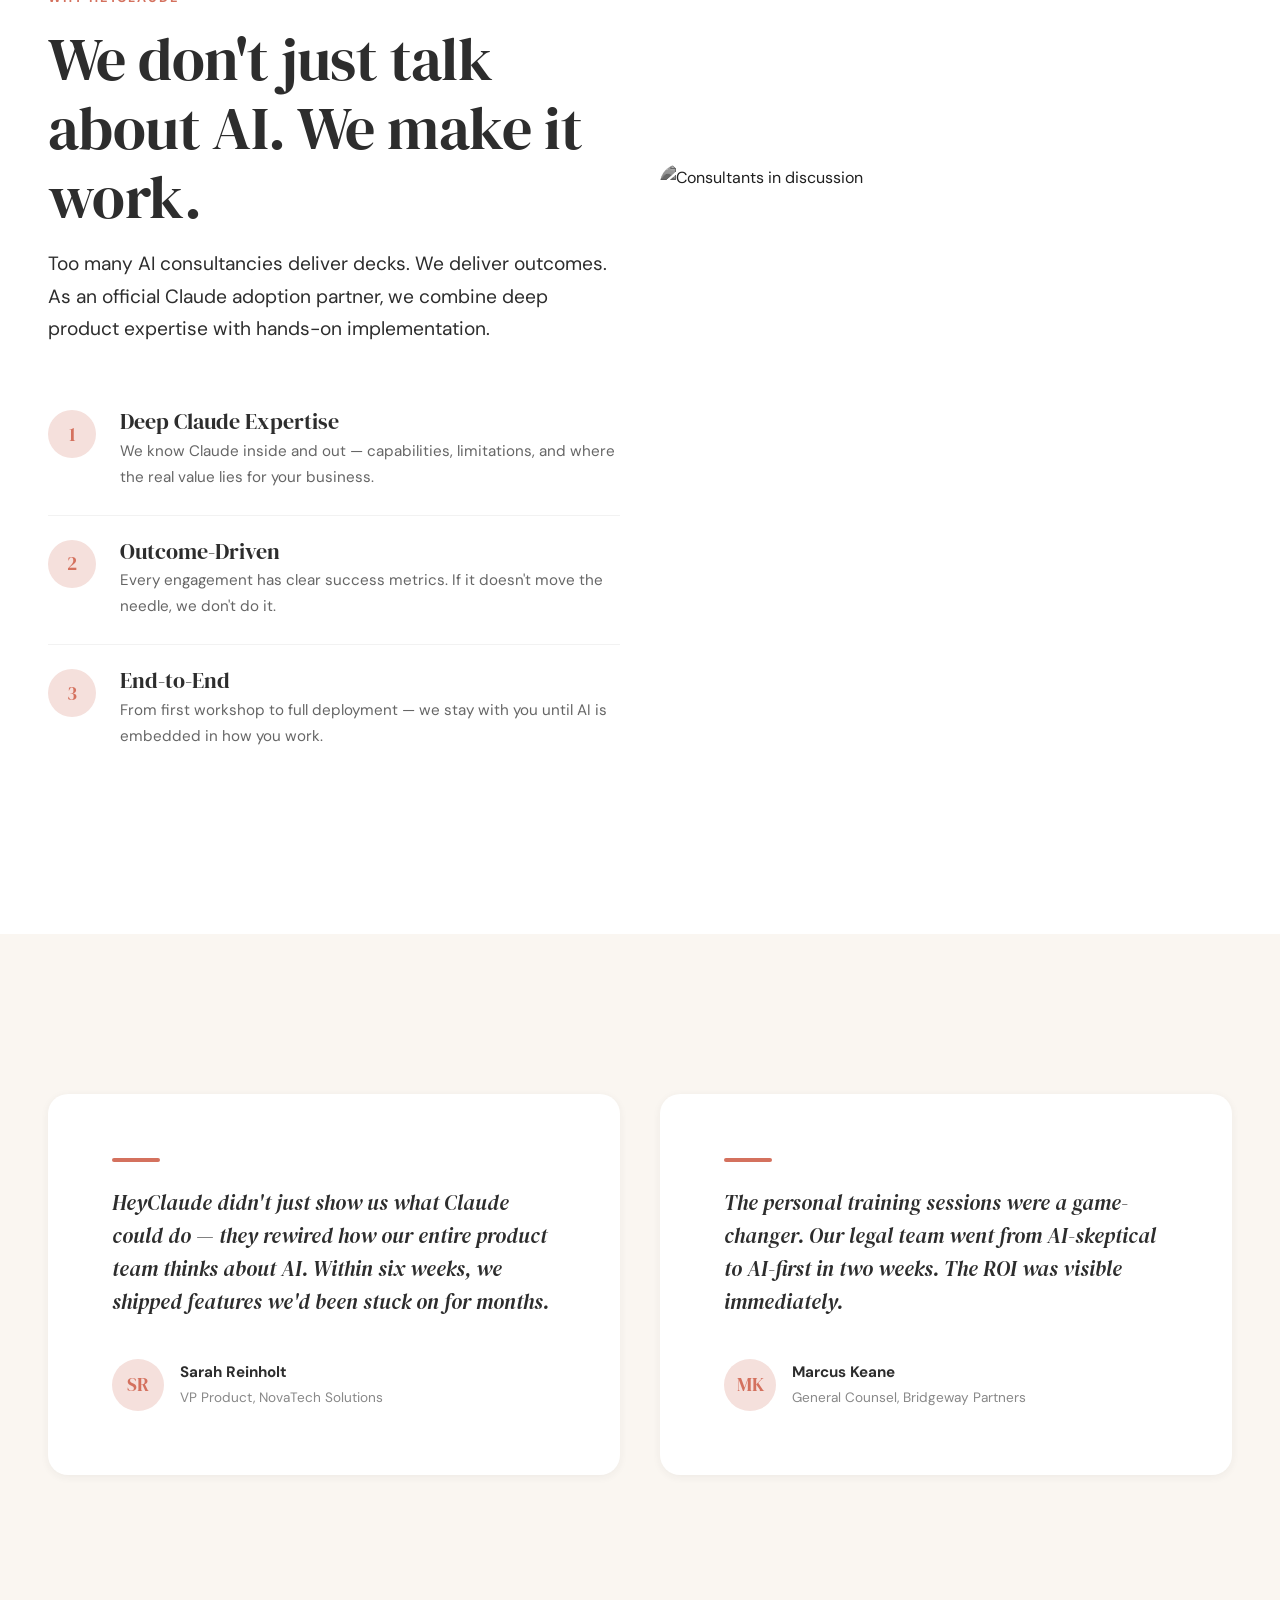
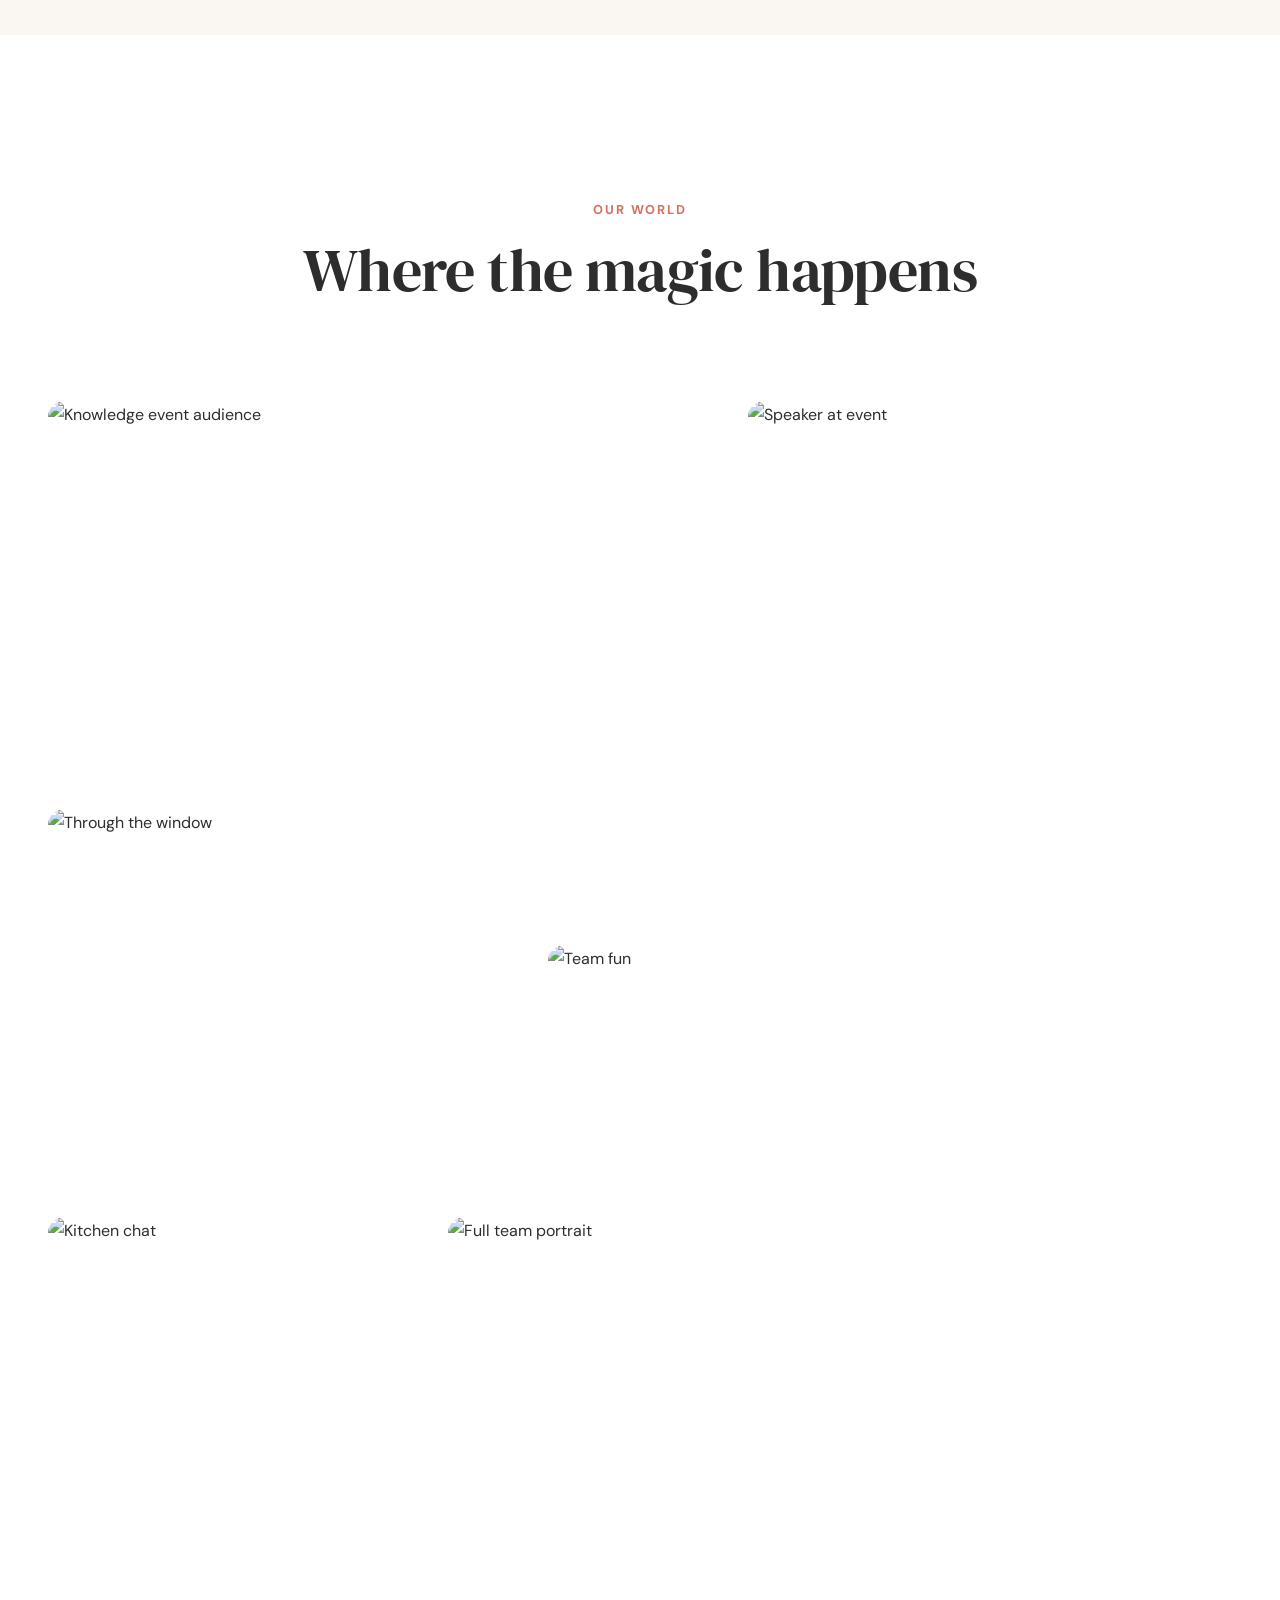
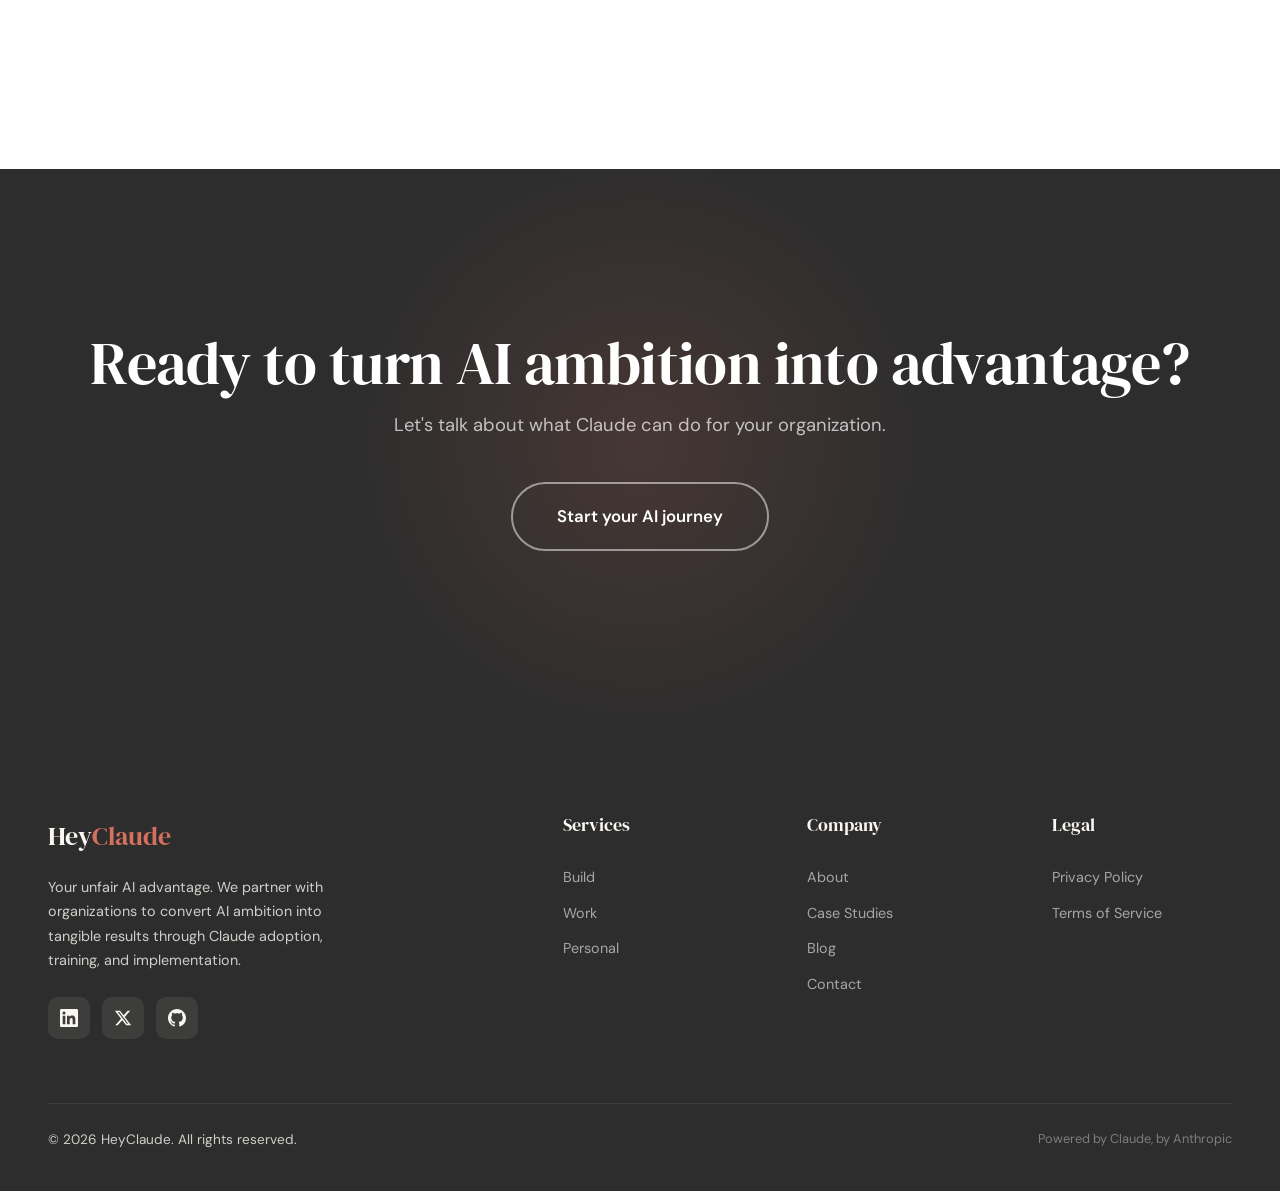
==== commit 910968b6: "Add immersive visual overhaul with brand kit images across all pages Replace all Unsplash stock phot" ====
--- a/index.html
+++ b/index.html
@@ -7,8 +7,25 @@
   <meta name="description" content="HeyClaude partners with organizations to convert AI ambition into tangible advantage. From exploration through full adoption.">
   <link rel="stylesheet" href="css/styles.css">
   <link rel="icon" href="data:image/svg+xml,<svg xmlns='http://www.w3.org/2000/svg' viewBox='0 0 32 32'><text y='24' font-size='24'>H</text></svg>">
+
+  <!-- Three.js -->
+  <script src="https://cdnjs.cloudflare.com/ajax/libs/three.js/r128/three.min.js" defer></script>
+  <!-- GSAP + ScrollTrigger -->
+  <script src="https://cdnjs.cloudflare.com/ajax/libs/gsap/3.12.5/gsap.min.js" defer></script>
+  <script src="https://cdnjs.cloudflare.com/ajax/libs/gsap/3.12.5/ScrollTrigger.min.js" defer></script>
+  <!-- Lenis Smooth Scroll -->
+  <script src="https://unpkg.com/lenis@1.1.18/dist/lenis.min.js" defer></script>
 </head>
 <body>
+
+  <!-- Loading Screen -->
+  <div class="loader">
+    <div class="loader__logo">Hey<span>Claude</span></div>
+    <div class="loader__bar"></div>
+  </div>
+
+  <!-- WebGL Background -->
+  <canvas id="webgl-canvas"></canvas>
 
   <!-- Navigation -->
   <nav class="nav">
@@ -27,7 +44,7 @@
         <a href="case-studies.html">Case Studies</a>
         <a href="blog.html">Blog</a>
         <a href="contact.html">Contact</a>
-        <a href="contact.html" class="nav__cta">Start your AI journey</a>
+        <a href="contact.html" class="nav__cta magnetic">Start your AI journey</a>
       </div>
       <button class="nav__toggle" aria-label="Toggle menu">
         <span></span><span></span><span></span>
@@ -36,57 +53,104 @@
   </nav>
 
   <!-- Hero -->
-  <section class="hero section--cream">
-    <div class="container">
-      <div class="hero__content fade-up">
+  <section class="hero hero--cinematic section--cream">
+    <div class="hero__bg-image">
+      <img src="https://plainsightpro.github.io/brand-kit/assets/photos/strategy-webres-55.jpg" alt="" loading="eager">
+    </div>
+    <div class="container">
+      <div class="hero__content">
         <div class="hero__tag">
           <svg viewBox="0 0 16 16" fill="none" stroke="#D4715E" stroke-width="1.5"><path d="M8 1v4M8 11v4M1 8h4M11 8h4M3 3l2.5 2.5M10.5 10.5L13 13M13 3l-2.5 2.5M5.5 10.5L3 13"/></svg>
           Official Claude Adoption Partner
         </div>
         <h1>Your unfair <span class="text-accent">AI advantage</span></h1>
-        <p>HeyClaude partners with organizations to convert AI ambition into tangible advantage &mdash; guiding teams from exploration through full adoption.</p>
+        <p class="hero__subtitle">HeyClaude partners with organizations to convert AI ambition into tangible advantage &mdash; guiding teams from exploration through full adoption.</p>
         <div class="hero__actions">
-          <a href="contact.html" class="btn btn--primary btn--lg">Start your AI journey</a>
-          <a href="about.html" class="btn btn--secondary btn--lg">Learn more</a>
-        </div>
-      </div>
-    </div>
-
-    <!-- Decorative -->
-    <div class="deco-circle deco-circle--terracotta" style="width:400px;height:400px;top:10%;right:-8%;"></div>
-    <div class="deco-circle deco-circle--sage" style="width:250px;height:250px;bottom:5%;right:15%;"></div>
-    <div class="deco-circle deco-circle--sand" style="width:180px;height:180px;top:30%;right:25%;"></div>
-  </section>
+          <a href="contact.html" class="btn btn--primary btn--lg magnetic">Start your AI journey</a>
+          <a href="about.html" class="btn btn--secondary btn--lg magnetic">Learn more</a>
+        </div>
+      </div>
+    </div>
+
+    <!-- Floating shapes -->
+    <div class="hero__shape hero__shape--1" data-parallax="0.3"></div>
+    <div class="hero__shape hero__shape--2" data-parallax="0.2"></div>
+    <div class="hero__shape hero__shape--3" data-parallax="0.15"></div>
+  </section>
+
+  <!-- Marquee -->
+  <div class="marquee">
+    <div class="marquee__inner">
+      <span class="marquee__item">AI Adoption <span class="dot"></span></span>
+      <span class="marquee__item">Claude Integration <span class="dot"></span></span>
+      <span class="marquee__item">Workflow Automation <span class="dot"></span></span>
+      <span class="marquee__item">Team Training <span class="dot"></span></span>
+      <span class="marquee__item">Custom Solutions <span class="dot"></span></span>
+      <span class="marquee__item">Prompt Engineering <span class="dot"></span></span>
+      <span class="marquee__item">Production Systems <span class="dot"></span></span>
+    </div>
+  </div>
+
+  <!-- Image Strip -->
+  <div class="image-strip" style="background:var(--charcoal);padding:var(--space-md) 0;">
+    <div class="image-strip__item">
+      <img src="https://plainsightpro.github.io/brand-kit/assets/photos/experts-team-1.jpg" alt="Team collaboration" loading="lazy">
+    </div>
+    <div class="image-strip__item">
+      <img src="https://plainsightpro.github.io/brand-kit/assets/photos/events-knowledge-1.jpg" alt="Knowledge sharing" loading="lazy">
+    </div>
+    <div class="image-strip__item">
+      <img src="https://plainsightpro.github.io/brand-kit/assets/photos/projects-webres-88.jpg" alt="Project work" loading="lazy">
+    </div>
+    <div class="image-strip__item">
+      <img src="https://plainsightpro.github.io/brand-kit/assets/photos/scans-dashboard.jpg" alt="Dashboard analysis" loading="lazy">
+    </div>
+    <div class="image-strip__item">
+      <img src="https://plainsightpro.github.io/brand-kit/assets/photos/about-team-2.jpg" alt="Team outdoors" loading="lazy">
+    </div>
+    <div class="image-strip__item">
+      <img src="https://plainsightpro.github.io/brand-kit/assets/photos/strategy-webres-86.jpg" alt="Strategy session" loading="lazy">
+    </div>
+  </div>
 
   <!-- Services Overview -->
   <section class="section section--white">
     <div class="container">
-      <div class="section__header text-center fade-up">
+      <div class="section__header text-center reveal-up">
         <span class="section__label">What we do</span>
         <h2>Three ways we accelerate your AI adoption</h2>
         <p>Whether you need a production-ready AI solution, smarter workflows, or trained teams &mdash; we have you covered.</p>
       </div>
-      <div class="grid grid--3">
-        <a href="build.html" class="card fade-up" style="text-decoration:none;">
-          <div class="card__icon">
-            <svg viewBox="0 0 28 28" fill="none" stroke="#D4715E" stroke-width="2" stroke-linecap="round" stroke-linejoin="round"><rect x="3" y="3" width="22" height="22" rx="3"/><path d="M9 13l3 3 7-7"/></svg>
-          </div>
-          <h3 class="card__title">Build</h3>
-          <p class="card__text">From proof-of-concept to production. We turn your AI ideas into working solutions that deliver real business value.</p>
+      <div class="grid grid--3 stagger-group">
+        <a href="build.html" class="photo-card" style="text-decoration:none;">
+          <div class="photo-card__img">
+            <img src="https://plainsightpro.github.io/brand-kit/assets/photos/scans-dashboard.jpg" alt="Build with AI" loading="lazy">
+          </div>
+          <div class="photo-card__overlay"></div>
+          <div class="photo-card__content">
+            <h3>Build</h3>
+            <p>From proof-of-concept to production. We turn your AI ideas into working solutions that deliver real business value.</p>
+          </div>
         </a>
-        <a href="work.html" class="card fade-up" style="text-decoration:none;">
-          <div class="card__icon card__icon--sage">
-            <svg viewBox="0 0 28 28" fill="none" stroke="#8BA88E" stroke-width="2" stroke-linecap="round" stroke-linejoin="round"><circle cx="14" cy="14" r="11"/><path d="M14 8v6l4 2"/></svg>
-          </div>
-          <h3 class="card__title">Work</h3>
-          <p class="card__text">Embed Claude into your daily workflows. We help teams work smarter, not harder, with AI integrated where it matters most.</p>
+        <a href="work.html" class="photo-card" style="text-decoration:none;">
+          <div class="photo-card__img">
+            <img src="https://plainsightpro.github.io/brand-kit/assets/photos/experts-team-1.jpg" alt="Work with AI" loading="lazy">
+          </div>
+          <div class="photo-card__overlay"></div>
+          <div class="photo-card__content">
+            <h3>Work</h3>
+            <p>Embed Claude into your daily workflows. We help teams work smarter, not harder, with AI integrated where it matters most.</p>
+          </div>
         </a>
-        <a href="personal.html" class="card fade-up" style="text-decoration:none;">
-          <div class="card__icon card__icon--sand">
-            <svg viewBox="0 0 28 28" fill="none" stroke="#D97757" stroke-width="2" stroke-linecap="round" stroke-linejoin="round"><path d="M14 14a5 5 0 100-10 5 5 0 000 10zM4 24a10 10 0 0120 0"/></svg>
-          </div>
-          <h3 class="card__title">Personal</h3>
-          <p class="card__text">Train individuals to get the most from Claude. Practical, hands-on sessions that build lasting AI fluency.</p>
+        <a href="personal.html" class="photo-card" style="text-decoration:none;">
+          <div class="photo-card__img">
+            <img src="https://plainsightpro.github.io/brand-kit/assets/photos/events-knowledge-2.jpg" alt="Personal AI training" loading="lazy">
+          </div>
+          <div class="photo-card__overlay"></div>
+          <div class="photo-card__content">
+            <h3>Personal</h3>
+            <p>Train individuals to get the most from Claude. Practical, hands-on sessions that build lasting AI fluency.</p>
+          </div>
         </a>
       </div>
     </div>
@@ -95,20 +159,23 @@
   <!-- Stats -->
   <section class="section section--cream">
     <div class="container">
-      <div class="stats fade-up">
-        <div>
+      <div class="stats reveal-up">
+        <div class="stat">
           <div class="stat__number">50+</div>
           <div class="stat__label">Organizations transformed</div>
-        </div>
-        <div>
+          <div class="stat__divider"></div>
+        </div>
+        <div class="stat">
           <div class="stat__number">200+</div>
           <div class="stat__label">Professionals trained</div>
-        </div>
-        <div>
+          <div class="stat__divider"></div>
+        </div>
+        <div class="stat">
           <div class="stat__number">40%</div>
           <div class="stat__label">Average productivity gain</div>
-        </div>
-        <div>
+          <div class="stat__divider"></div>
+        </div>
+        <div class="stat">
           <div class="stat__number">8x</div>
           <div class="stat__label">Faster time-to-value</div>
         </div>
@@ -119,27 +186,27 @@
   <!-- Why HeyClaude -->
   <section class="section section--white">
     <div class="container">
-      <div class="grid grid--2" style="align-items: center;">
-        <div class="fade-up">
+      <div class="grid grid--2" style="align-items:center;">
+        <div class="reveal-left">
           <span class="section__label">Why HeyClaude</span>
           <h2>We don't just talk about AI. We make it work.</h2>
-          <p style="margin-top:var(--space-sm); margin-bottom:var(--space-lg);">Too many AI consultancies deliver decks. We deliver outcomes. As an official Claude adoption partner, we combine deep product expertise with hands-on implementation.</p>
+          <p class="text-lg" style="margin-top:var(--space-sm);margin-bottom:var(--space-lg);">Too many AI consultancies deliver decks. We deliver outcomes. As an official Claude adoption partner, we combine deep product expertise with hands-on implementation.</p>
           <div class="feature-list">
-            <div class="feature-item">
+            <div class="feature-item reveal-up">
               <div class="feature-item__number">1</div>
               <div>
                 <h4>Deep Claude Expertise</h4>
                 <p>We know Claude inside and out &mdash; capabilities, limitations, and where the real value lies for your business.</p>
               </div>
             </div>
-            <div class="feature-item">
+            <div class="feature-item reveal-up">
               <div class="feature-item__number">2</div>
               <div>
                 <h4>Outcome-Driven</h4>
                 <p>Every engagement has clear success metrics. If it doesn't move the needle, we don't do it.</p>
               </div>
             </div>
-            <div class="feature-item">
+            <div class="feature-item reveal-up">
               <div class="feature-item__number">3</div>
               <div>
                 <h4>End-to-End</h4>
@@ -148,26 +215,19 @@
             </div>
           </div>
         </div>
-        <div class="fade-up" style="position:relative;">
-          <div class="speech-bubble" style="max-width:420px; margin:0 auto;">
-            <div style="display:flex;align-items:center;gap:0.75rem;margin-bottom:1rem;">
-              <div style="width:40px;height:40px;border-radius:50%;background:var(--blush);display:flex;align-items:center;justify-content:center;">
-                <svg width="20" height="20" viewBox="0 0 20 20" fill="none" stroke="#D4715E" stroke-width="1.5"><path d="M10 2a8 8 0 018 8c0 4.4-3.6 8-8 8a8 8 0 01-8-8 8 8 0 018-8z"/><path d="M7 9h.01M13 9h.01M7 13c1 1 5 1 6 0"/></svg>
-              </div>
-              <span style="font-weight:600;font-size:0.9rem;">Claude</span>
-            </div>
-            <p style="font-size:0.95rem;color:#555;line-height:1.7;">I've analyzed your customer support data. Three quick wins: auto-categorize tickets to cut triage time by 60%, draft responses for the top 20 question types, and flag escalations before they happen.</p>
-          </div>
-          <div class="deco-circle deco-circle--sage" style="width:120px;height:120px;top:-20px;right:-20px;"></div>
-        </div>
-      </div>
-    </div>
-  </section>
-
-  <!-- Testimonial -->
+        <div class="reveal-right" style="position:relative;">
+          <div class="glow-image">
+            <img src="https://plainsightpro.github.io/brand-kit/assets/photos/experts-how-we-work.jpg" alt="Consultants in discussion" loading="lazy" style="aspect-ratio:4/3;">
+          </div>
+        </div>
+      </div>
+    </div>
+  </section>
+
+  <!-- Testimonials -->
   <section class="section section--cream">
     <div class="container">
-      <div class="grid grid--2 fade-up">
+      <div class="grid grid--2 stagger-group">
         <div class="testimonial">
           <p class="testimonial__quote">HeyClaude didn't just show us what Claude could do &mdash; they rewired how our entire product team thinks about AI. Within six weeks, we shipped features we'd been stuck on for months.</p>
           <div class="testimonial__author">
@@ -192,12 +252,44 @@
     </div>
   </section>
 
+  <!-- Gallery Mosaic -->
+  <section class="section section--white">
+    <div class="container">
+      <div class="section__header text-center reveal-up">
+        <span class="section__label">Our world</span>
+        <h2>Where the magic happens</h2>
+      </div>
+      <div class="gallery-mosaic">
+        <div class="gallery-mosaic__item gallery-mosaic__item--wide">
+          <img src="https://plainsightpro.github.io/brand-kit/assets/photos/events-knowledge-4.jpg" alt="Knowledge event audience" loading="lazy">
+        </div>
+        <div class="gallery-mosaic__item gallery-mosaic__item--tall">
+          <img src="https://plainsightpro.github.io/brand-kit/assets/photos/events-knowledge-1.jpg" alt="Speaker at event" loading="lazy">
+        </div>
+        <div class="gallery-mosaic__item gallery-mosaic__item--medium">
+          <img src="https://plainsightpro.github.io/brand-kit/assets/photos/projects-webres-15.jpg" alt="Through the window" loading="lazy">
+        </div>
+        <div class="gallery-mosaic__item gallery-mosaic__item--small">
+          <img src="https://plainsightpro.github.io/brand-kit/assets/photos/about-team-1.jpg" alt="Team fun" loading="lazy">
+        </div>
+        <div class="gallery-mosaic__item gallery-mosaic__item--small">
+          <img src="https://plainsightpro.github.io/brand-kit/assets/photos/projects-webres-180.jpg" alt="Kitchen chat" loading="lazy">
+        </div>
+        <div class="gallery-mosaic__item gallery-mosaic__item--full">
+          <img src="https://plainsightpro.github.io/brand-kit/assets/photos/jobs-culture.jpg" alt="Full team portrait" loading="lazy">
+        </div>
+      </div>
+    </div>
+  </section>
+
   <!-- CTA -->
-  <section class="cta-band">
-    <div class="container fade-up">
+  <section class="cta-band img-section">
+    <div class="img-section__bg img-section__bg--dark" style="background-image:url('https://plainsightpro.github.io/brand-kit/assets/photos/events-img-5345.jpg');background-size:cover;background-position:center;"></div>
+    <div class="cta-band__glow"></div>
+    <div class="container reveal-up">
       <h2>Ready to turn AI ambition into advantage?</h2>
       <p>Let's talk about what Claude can do for your organization.</p>
-      <a href="contact.html" class="btn btn--outline-white btn--lg">Start your AI journey</a>
+      <a href="contact.html" class="btn btn--outline-white btn--lg magnetic">Start your AI journey</a>
     </div>
   </section>
 
--- a/css/styles.css
+++ b/css/styles.css
@@ -1,67 +1,66 @@
 /* ============================================
-   HeyClaude — Global Styles
-   Brand Kit v1.0
+   HeyClaude — Premium Styles
+   Brand Kit v1.0 + GSAP/Lenis/Three.js
    ============================================ */
 
-/* Google Fonts */
 @import url('https://fonts.googleapis.com/css2?family=DM+Sans:ital,wght@0,400;0,500;0,700;1,400&family=DM+Serif+Display:ital@0;1&family=JetBrains+Mono:wght@400;500&display=swap');
 
-/* ---- CSS Custom Properties ---- */
 :root {
-  /* Primary */
   --terracotta: #D4715E;
   --sage: #8BA88E;
   --burnt-coral: #D97757;
-
-  /* Neutrals */
   --cream: #FAF6F1;
   --charcoal: #2D2D2D;
   --white: #FFFFFF;
-
-  /* Extended Tints */
   --blush: #F5E0DC;
   --mint: #D4E6D6;
   --sand: #EDE4D8;
   --lavender: #E0D8EC;
 
-  /* Typography */
   --font-display: 'DM Serif Display', Georgia, serif;
   --font-body: 'DM Sans', system-ui, sans-serif;
   --font-mono: 'JetBrains Mono', monospace;
 
-  /* Spacing */
   --space-xs: 0.5rem;
   --space-sm: 1rem;
   --space-md: 1.5rem;
   --space-lg: 2.5rem;
   --space-xl: 4rem;
   --space-2xl: 6rem;
-
-  /* Layout */
-  --max-width: 1200px;
+  --space-3xl: 10rem;
+
+  --max-width: 1400px;
   --nav-height: 80px;
-
-  /* Transitions */
-  --transition: 0.3s ease;
-
-  /* Shadows */
+  --transition: 0.3s cubic-bezier(0.25, 0.1, 0.25, 1);
+  --ease-out-expo: cubic-bezier(0.16, 1, 0.3, 1);
+
   --shadow-sm: 0 2px 8px rgba(45, 45, 45, 0.06);
-  --shadow-md: 0 4px 16px rgba(45, 45, 45, 0.08);
-  --shadow-lg: 0 8px 32px rgba(45, 45, 45, 0.1);
+  --shadow-md: 0 4px 20px rgba(45, 45, 45, 0.08);
+  --shadow-lg: 0 12px 40px rgba(45, 45, 45, 0.12);
+  --shadow-xl: 0 24px 60px rgba(45, 45, 45, 0.15);
 }
 
 /* ---- Reset ---- */
-*,
-*::before,
-*::after {
+*, *::before, *::after {
   margin: 0;
   padding: 0;
   box-sizing: border-box;
 }
 
 html {
-  scroll-behavior: smooth;
   font-size: 16px;
+}
+
+html.lenis, html.lenis body {
+  height: auto;
+}
+
+.lenis.lenis-smooth {
+  scroll-behavior: auto !important;
+}
+
+.lenis.lenis-smooth [data-lenis-prevent] {
+  overscroll-behavior: contain;
 }
 
 body {
@@ -72,61 +71,98 @@
   line-height: 1.7;
   -webkit-font-smoothing: antialiased;
   -moz-osx-font-smoothing: grayscale;
-}
-
-img {
-  max-width: 100%;
-  height: auto;
-  display: block;
-}
-
-a {
-  color: inherit;
-  text-decoration: none;
-  transition: color var(--transition);
-}
-
-ul, ol {
-  list-style: none;
+  overflow-x: hidden;
+}
+
+img { max-width: 100%; height: auto; display: block; }
+a { color: inherit; text-decoration: none; }
+ul, ol { list-style: none; }
+
+/* ---- Custom Cursor ---- */
+.cursor {
+  position: fixed;
+  width: 20px;
+  height: 20px;
+  border: 2px solid var(--terracotta);
+  border-radius: 50%;
+  pointer-events: none;
+  z-index: 9999;
+  transform: translate(-50%, -50%);
+  transition: width 0.3s var(--ease-out-expo), height 0.3s var(--ease-out-expo),
+              border-color 0.3s var(--ease-out-expo), background 0.3s var(--ease-out-expo);
+  mix-blend-mode: difference;
+}
+
+.cursor.hovering {
+  width: 60px;
+  height: 60px;
+  border-color: var(--white);
+  background: rgba(212, 113, 94, 0.15);
+}
+
+.cursor-dot {
+  position: fixed;
+  width: 6px;
+  height: 6px;
+  background: var(--terracotta);
+  border-radius: 50%;
+  pointer-events: none;
+  z-index: 9999;
+  transform: translate(-50%, -50%);
+}
+
+@media (hover: none) {
+  .cursor, .cursor-dot { display: none; }
 }
 
 /* ---- Typography ---- */
 h1, h2, h3, h4, h5 {
   font-family: var(--font-display);
   font-weight: 400;
-  line-height: 1.2;
+  line-height: 1.15;
   color: var(--charcoal);
 }
 
-h1 { font-size: clamp(2.5rem, 5vw, 3.5rem); }
-h2 { font-size: clamp(2rem, 4vw, 2.75rem); }
-h3 { font-size: clamp(1.5rem, 3vw, 2rem); }
-h4 { font-size: 1.25rem; }
+h1 { font-size: clamp(3rem, 7vw, 5.5rem); letter-spacing: -0.02em; }
+h2 { font-size: clamp(2.25rem, 5vw, 3.75rem); letter-spacing: -0.01em; }
+h3 { font-size: clamp(1.5rem, 3vw, 2.25rem); }
+h4 { font-size: 1.35rem; }
 h5 { font-size: 1.1rem; }
 
-p {
-  font-size: 1.05rem;
-  max-width: 65ch;
-}
-
+p { font-size: 1.1rem; max-width: 60ch; }
+.text-lg { font-size: clamp(1.15rem, 1.5vw, 1.35rem); line-height: 1.7; }
 .text-accent { color: var(--terracotta); }
 .text-sage { color: var(--sage); }
 
-code, pre {
-  font-family: var(--font-mono);
-  font-size: 0.875rem;
-}
-
-/* ---- Layout Utilities ---- */
+code, pre { font-family: var(--font-mono); font-size: 0.875rem; }
+
+/* Split text animation targets */
+.split-line { overflow: hidden; display: block; }
+.split-line span {
+  display: inline-block;
+  transform: translateY(110%);
+  will-change: transform;
+}
+
+.char-reveal { overflow: hidden; }
+.char-reveal .char {
+  display: inline-block;
+  transform: translateY(100%);
+  will-change: transform;
+}
+
+/* ---- Layout ---- */
 .container {
   width: 100%;
   max-width: var(--max-width);
   margin: 0 auto;
-  padding: 0 var(--space-md);
+  padding: 0 clamp(1.5rem, 4vw, 3rem);
 }
 
 .section {
-  padding: var(--space-2xl) 0;
+  padding: var(--space-3xl) 0;
+  position: relative;
+  overflow: hidden;
 }
 
 .section--cream { background-color: var(--cream); }
@@ -137,26 +173,29 @@
 }
 .section--charcoal h2,
 .section--charcoal h3,
-.section--charcoal h4 {
-  color: var(--cream);
-}
+.section--charcoal h4 { color: var(--cream); }
 
 .grid {
   display: grid;
   gap: var(--space-lg);
 }
-
-.grid--2 { grid-template-columns: repeat(auto-fit, minmax(320px, 1fr)); }
-.grid--3 { grid-template-columns: repeat(auto-fit, minmax(280px, 1fr)); }
-.grid--4 { grid-template-columns: repeat(auto-fit, minmax(240px, 1fr)); }
-
-.flex {
-  display: flex;
-  align-items: center;
-  gap: var(--space-sm);
-}
+.grid--2 { grid-template-columns: repeat(2, 1fr); }
+.grid--3 { grid-template-columns: repeat(3, 1fr); }
+.grid--4 { grid-template-columns: repeat(4, 1fr); }
 
 .text-center { text-align: center; }
+
+/* ---- WebGL Canvas ---- */
+#webgl-canvas {
+  position: fixed;
+  top: 0;
+  left: 0;
+  width: 100%;
+  height: 100%;
+  z-index: 0;
+  pointer-events: none;
+  opacity: 0.5;
+}
 
 /* ---- Navigation ---- */
 .nav {
@@ -165,22 +204,25 @@
   left: 0;
   right: 0;
   height: var(--nav-height);
-  background: rgba(250, 246, 241, 0.95);
-  backdrop-filter: blur(12px);
-  -webkit-backdrop-filter: blur(12px);
-  border-bottom: 1px solid rgba(45, 45, 45, 0.06);
-  z-index: 1000;
-  transition: box-shadow var(--transition);
-}
-
-.nav.scrolled {
-  box-shadow: var(--shadow-sm);
+  z-index: 100;
+  transition: background 0.5s ease, box-shadow 0.5s ease, transform 0.4s var(--ease-out-expo);
+}
+
+.nav--visible {
+  background: rgba(250, 246, 241, 0.9);
+  backdrop-filter: blur(20px);
+  -webkit-backdrop-filter: blur(20px);
+  box-shadow: 0 1px 0 rgba(45, 45, 45, 0.06);
+}
+
+.nav--hidden {
+  transform: translateY(-100%);
 }
 
 .nav__inner {
   max-width: var(--max-width);
   margin: 0 auto;
-  padding: 0 var(--space-md);
+  padding: 0 clamp(1.5rem, 4vw, 3rem);
   height: 100%;
   display: flex;
   align-items: center;
@@ -189,21 +231,20 @@
 
 .nav__logo {
   font-family: var(--font-display);
-  font-size: 1.5rem;
+  font-size: 1.6rem;
   color: var(--charcoal);
   display: flex;
   align-items: center;
   gap: 0.5rem;
-}
-
-.nav__logo span {
-  color: var(--terracotta);
-}
+  position: relative;
+  z-index: 101;
+}
+.nav__logo span { color: var(--terracotta); }
 
 .nav__links {
   display: flex;
   align-items: center;
-  gap: var(--space-md);
+  gap: clamp(1.25rem, 2.5vw, 2rem);
 }
 
 .nav__links a {
@@ -222,38 +263,77 @@
   width: 0;
   height: 2px;
   background: var(--terracotta);
-  transition: width var(--transition);
+  transition: width 0.4s var(--ease-out-expo);
 }
 
 .nav__links a:hover::after,
-.nav__links a.active::after {
-  width: 100%;
-}
-
-.nav__links a:hover {
-  color: var(--terracotta);
-}
+.nav__links a.active::after { width: 100%; }
+.nav__links a:hover { color: var(--terracotta); }
 
 .nav__cta {
   background: var(--terracotta) !important;
   color: var(--white) !important;
-  padding: 0.6rem 1.4rem !important;
-  border-radius: 6px;
-  font-weight: 500;
-  transition: background var(--transition), transform var(--transition) !important;
-}
-
-.nav__cta::after {
-  display: none !important;
-}
+  padding: 0.65rem 1.5rem !important;
+  border-radius: 50px;
+  font-weight: 600;
+  font-size: 0.9rem !important;
+  transition: all 0.4s var(--ease-out-expo) !important;
+  position: relative;
+  overflow: hidden;
+}
+
+.nav__cta::after { display: none !important; }
 
 .nav__cta:hover {
   background: var(--burnt-coral) !important;
-  color: var(--white) !important;
-  transform: translateY(-1px);
-}
-
-/* Mobile Nav Toggle */
+  transform: scale(1.05);
+  box-shadow: 0 8px 24px rgba(212, 113, 94, 0.35);
+}
+
+/* Dropdown */
+.nav__dropdown { position: relative; }
+.nav__dropdown-trigger {
+  cursor: pointer;
+  display: flex;
+  align-items: center;
+  gap: 0.3rem;
+}
+.nav__dropdown-trigger svg {
+  width: 12px;
+  height: 12px;
+  transition: transform 0.3s ease;
+}
+.nav__dropdown:hover .nav__dropdown-trigger svg { transform: rotate(180deg); }
+
+.nav__dropdown-menu {
+  position: absolute;
+  top: calc(100% + 8px);
+  left: 50%;
+  min-width: 200px;
+  background: var(--white);
+  border-radius: 12px;
+  box-shadow: var(--shadow-lg);
+  padding: 0.5rem;
+  opacity: 0;
+  visibility: hidden;
+  transform: translateX(-50%) translateY(8px);
+  transition: all 0.3s var(--ease-out-expo);
+}
+.nav__dropdown:hover .nav__dropdown-menu {
+  opacity: 1;
+  visibility: visible;
+  transform: translateX(-50%) translateY(0);
+}
+.nav__dropdown-menu a {
+  display: block;
+  padding: 0.65rem 1rem;
+  border-radius: 8px;
+  font-size: 0.9rem;
+}
+.nav__dropdown-menu a:hover { background: var(--cream); }
+.nav__dropdown-menu a::after { display: none; }
+
+/* Mobile Toggle */
 .nav__toggle {
   display: none;
   background: none;
@@ -262,7 +342,7 @@
   width: 32px;
   height: 24px;
   position: relative;
-  z-index: 1001;
+  z-index: 101;
 }
 
 .nav__toggle span {
@@ -272,107 +352,41 @@
   background: var(--charcoal);
   position: absolute;
   left: 0;
-  transition: all var(--transition);
-}
-
+  transition: all 0.4s var(--ease-out-expo);
+}
 .nav__toggle span:nth-child(1) { top: 0; }
 .nav__toggle span:nth-child(2) { top: 50%; transform: translateY(-50%); }
 .nav__toggle span:nth-child(3) { bottom: 0; }
-
-.nav__toggle.open span:nth-child(1) {
-  top: 50%;
-  transform: translateY(-50%) rotate(45deg);
-}
+.nav__toggle.open span:nth-child(1) { top: 50%; transform: translateY(-50%) rotate(45deg); }
 .nav__toggle.open span:nth-child(2) { opacity: 0; }
-.nav__toggle.open span:nth-child(3) {
-  bottom: 50%;
-  transform: translateY(50%) rotate(-45deg);
-}
-
-/* Dropdown */
-.nav__dropdown {
-  position: relative;
-}
-
-.nav__dropdown-trigger {
-  cursor: pointer;
-  display: flex;
-  align-items: center;
-  gap: 0.3rem;
-}
-
-.nav__dropdown-trigger svg {
-  width: 12px;
-  height: 12px;
-  transition: transform var(--transition);
-}
-
-.nav__dropdown:hover .nav__dropdown-trigger svg {
-  transform: rotate(180deg);
-}
-
-.nav__dropdown-menu {
-  position: absolute;
-  top: 100%;
-  left: 50%;
-  transform: translateX(-50%);
-  min-width: 180px;
-  background: var(--white);
-  border-radius: 8px;
-  box-shadow: var(--shadow-md);
-  padding: 0.5rem;
-  opacity: 0;
-  visibility: hidden;
-  transform: translateX(-50%) translateY(8px);
-  transition: all var(--transition);
-}
-
-.nav__dropdown:hover .nav__dropdown-menu {
-  opacity: 1;
-  visibility: visible;
-  transform: translateX(-50%) translateY(0);
-}
-
-.nav__dropdown-menu a {
-  display: block;
-  padding: 0.5rem 1rem;
-  border-radius: 6px;
-  font-size: 0.9rem;
-}
-
-.nav__dropdown-menu a:hover {
-  background: var(--cream);
-}
-
-.nav__dropdown-menu a::after {
-  display: none;
-}
+.nav__toggle.open span:nth-child(3) { bottom: 50%; transform: translateY(50%) rotate(-45deg); }
 
 /* ---- Buttons ---- */
 .btn {
   display: inline-flex;
   align-items: center;
   gap: 0.5rem;
-  padding: 0.85rem 2rem;
-  border-radius: 6px;
+  padding: 1rem 2.25rem;
+  border-radius: 50px;
   font-family: var(--font-body);
   font-size: 1rem;
   font-weight: 600;
   cursor: pointer;
   border: none;
-  transition: all var(--transition);
+  transition: all 0.4s var(--ease-out-expo);
   text-align: center;
+  position: relative;
+  overflow: hidden;
 }
 
 .btn--primary {
   background: var(--terracotta);
   color: var(--white);
 }
-
 .btn--primary:hover {
   background: var(--burnt-coral);
-  transform: translateY(-2px);
-  box-shadow: var(--shadow-md);
+  transform: translateY(-3px);
+  box-shadow: 0 12px 32px rgba(212, 113, 94, 0.35);
 }
 
 .btn--secondary {
@@ -380,300 +394,358 @@
   color: var(--charcoal);
   border: 2px solid var(--charcoal);
 }
-
 .btn--secondary:hover {
   background: var(--charcoal);
   color: var(--white);
-  transform: translateY(-2px);
+  transform: translateY(-3px);
+  box-shadow: 0 12px 32px rgba(45, 45, 45, 0.2);
 }
 
 .btn--outline-white {
   background: transparent;
   color: var(--white);
-  border: 2px solid var(--white);
-}
-
+  border: 2px solid rgba(255,255,255,0.5);
+}
 .btn--outline-white:hover {
   background: var(--white);
   color: var(--charcoal);
-}
-
-.btn--sm {
-  padding: 0.55rem 1.2rem;
-  font-size: 0.9rem;
-}
-
-.btn--lg {
-  padding: 1rem 2.5rem;
-  font-size: 1.1rem;
-}
+  border-color: var(--white);
+  box-shadow: 0 12px 32px rgba(255, 255, 255, 0.2);
+}
+
+.btn--ghost {
+  background: none;
+  color: var(--terracotta);
+  padding: 0;
+  font-weight: 600;
+}
+.btn--ghost::after {
+  content: '';
+  position: absolute;
+  bottom: 0;
+  left: 0;
+  width: 100%;
+  height: 2px;
+  background: var(--terracotta);
+  transform: scaleX(0);
+  transform-origin: right;
+  transition: transform 0.4s var(--ease-out-expo);
+}
+.btn--ghost:hover::after {
+  transform: scaleX(1);
+  transform-origin: left;
+}
+
+.btn--sm { padding: 0.6rem 1.4rem; font-size: 0.9rem; }
+.btn--lg { padding: 1.15rem 2.75rem; font-size: 1.05rem; }
+
+/* Magnetic button wrapper */
+.magnetic { display: inline-block; }
 
 /* ---- Cards ---- */
 .card {
   background: var(--white);
-  border-radius: 12px;
+  border-radius: 16px;
   padding: var(--space-lg);
   box-shadow: var(--shadow-sm);
-  transition: transform var(--transition), box-shadow var(--transition);
+  transition: transform 0.5s var(--ease-out-expo), box-shadow 0.5s var(--ease-out-expo);
+  will-change: transform;
 }
 
 .card:hover {
-  transform: translateY(-4px);
-  box-shadow: var(--shadow-md);
+  transform: translateY(-8px);
+  box-shadow: var(--shadow-lg);
 }
 
 .card__icon {
-  width: 56px;
-  height: 56px;
-  border-radius: 12px;
+  width: 64px;
+  height: 64px;
+  border-radius: 16px;
   display: flex;
   align-items: center;
   justify-content: center;
-  margin-bottom: var(--space-sm);
+  margin-bottom: var(--space-md);
   background: var(--blush);
 }
-
 .card__icon--sage { background: var(--mint); }
 .card__icon--sand { background: var(--sand); }
 .card__icon--lavender { background: var(--lavender); }
 
 .card__icon svg {
-  width: 28px;
-  height: 28px;
-  stroke: var(--terracotta);
+  width: 30px;
+  height: 30px;
   stroke-width: 2;
   fill: none;
 }
 
-.card__icon--sage svg { stroke: var(--sage); }
-
 .card__title {
   font-family: var(--font-display);
-  font-size: 1.35rem;
-  margin-bottom: 0.5rem;
+  font-size: 1.4rem;
+  margin-bottom: 0.75rem;
 }
 
 .card__text {
-  font-size: 0.95rem;
+  font-size: 1rem;
   color: #666;
-  line-height: 1.6;
+  line-height: 1.7;
 }
 
 /* ---- Hero ---- */
 .hero {
-  padding-top: calc(var(--nav-height) + var(--space-2xl));
-  padding-bottom: var(--space-2xl);
-  position: relative;
-  overflow: hidden;
+  min-height: 100vh;
+  display: flex;
+  align-items: center;
+  position: relative;
+  overflow: hidden;
+  padding-top: var(--nav-height);
 }
 
 .hero__content {
-  max-width: 680px;
   position: relative;
   z-index: 2;
+  max-width: 800px;
 }
 
 .hero__tag {
   display: inline-flex;
   align-items: center;
   gap: 0.5rem;
-  background: var(--white);
-  padding: 0.4rem 1rem;
+  background: rgba(255,255,255,0.8);
+  backdrop-filter: blur(10px);
+  padding: 0.5rem 1.25rem;
   border-radius: 50px;
   font-size: 0.85rem;
-  font-weight: 500;
+  font-weight: 600;
   color: var(--terracotta);
-  margin-bottom: var(--space-md);
-  box-shadow: var(--shadow-sm);
-}
-
-.hero__tag svg {
-  width: 16px;
-  height: 16px;
-}
+  margin-bottom: var(--space-lg);
+  border: 1px solid rgba(212, 113, 94, 0.15);
+  opacity: 0;
+}
+
+.hero__tag svg { width: 16px; height: 16px; }
 
 .hero h1 {
   margin-bottom: var(--space-md);
-}
-
-.hero p {
-  font-size: 1.2rem;
-  color: #555;
-  margin-bottom: var(--space-lg);
+  overflow: hidden;
+}
+
+.hero__subtitle {
+  font-size: clamp(1.15rem, 1.8vw, 1.4rem);
+  color: #666;
+  margin-bottom: var(--space-xl);
+  max-width: 55ch;
+  line-height: 1.7;
+  opacity: 0;
 }
 
 .hero__actions {
   display: flex;
-  gap: var(--space-sm);
+  gap: var(--space-md);
   flex-wrap: wrap;
-}
-
-.hero__visual {
-  position: absolute;
-  top: 50%;
+  opacity: 0;
+}
+
+/* Hero floating shapes */
+.hero__shape {
+  position: absolute;
+  border-radius: 50%;
+  will-change: transform;
+}
+
+.hero__shape--1 {
+  width: clamp(300px, 40vw, 600px);
+  height: clamp(300px, 40vw, 600px);
+  background: radial-gradient(circle at 30% 30%, rgba(212, 113, 94, 0.12), rgba(212, 113, 94, 0.03));
+  top: 10%;
   right: -5%;
-  transform: translateY(-50%);
-  width: 50%;
-  max-width: 580px;
-  z-index: 1;
-}
-
-/* Speech Bubble Motif */
-.speech-bubble {
-  position: relative;
-  background: var(--white);
-  border-radius: 20px;
-  padding: var(--space-lg);
-  box-shadow: var(--shadow-md);
-}
-
-.speech-bubble::after {
-  content: '';
-  position: absolute;
-  bottom: -16px;
-  left: 32px;
-  width: 0;
-  height: 0;
-  border-left: 16px solid transparent;
-  border-right: 16px solid transparent;
-  border-top: 16px solid var(--white);
-}
-
-/* Spark Motif */
-.spark {
-  display: inline-block;
-  width: 24px;
-  height: 24px;
-  position: relative;
-}
-
-.spark::before,
-.spark::after {
-  content: '';
-  position: absolute;
-  background: var(--terracotta);
-  border-radius: 50%;
-}
-
-.spark::before {
-  width: 4px;
-  height: 16px;
-  top: 50%;
-  left: 50%;
-  transform: translate(-50%, -50%);
-}
-
-.spark::after {
-  width: 16px;
-  height: 4px;
-  top: 50%;
-  left: 50%;
-  transform: translate(-50%, -50%);
-}
-
-/* Decorative Shapes */
-.deco-circle {
-  position: absolute;
-  border-radius: 50%;
-  opacity: 0.08;
-}
-
-.deco-circle--terracotta { background: var(--terracotta); }
-.deco-circle--sage { background: var(--sage); }
-.deco-circle--sand { background: var(--sand); }
+}
+
+.hero__shape--2 {
+  width: clamp(200px, 25vw, 400px);
+  height: clamp(200px, 25vw, 400px);
+  background: radial-gradient(circle at 40% 40%, rgba(139, 168, 142, 0.12), rgba(139, 168, 142, 0.03));
+  bottom: 10%;
+  right: 15%;
+}
+
+.hero__shape--3 {
+  width: clamp(150px, 18vw, 280px);
+  height: clamp(150px, 18vw, 280px);
+  background: radial-gradient(circle at 50% 50%, rgba(237, 228, 216, 0.3), rgba(237, 228, 216, 0.05));
+  top: 30%;
+  right: 30%;
+}
 
 /* ---- Section Headers ---- */
 .section__header {
-  max-width: 600px;
-  margin-bottom: var(--space-xl);
-}
-
+  max-width: 700px;
+  margin-bottom: var(--space-2xl);
+}
 .section__header.text-center {
   margin-left: auto;
   margin-right: auto;
 }
-
 .section__header p {
   margin-top: var(--space-sm);
   color: #666;
-  font-size: 1.1rem;
+  font-size: 1.15rem;
 }
 
 .section__label {
   display: inline-block;
   font-size: 0.8rem;
   font-weight: 700;
-  letter-spacing: 0.1em;
+  letter-spacing: 0.15em;
   text-transform: uppercase;
   color: var(--terracotta);
-  margin-bottom: 0.75rem;
-}
-
-/* ---- Image Card ---- */
-.img-card {
-  border-radius: 12px;
-  overflow: hidden;
-  position: relative;
-}
-
-.img-card img {
-  width: 100%;
-  height: 100%;
-  object-fit: cover;
-  transition: transform var(--transition);
-}
-
-.img-card:hover img {
-  transform: scale(1.03);
+  margin-bottom: 1rem;
+}
+
+/* ---- Marquee ---- */
+.marquee {
+  overflow: hidden;
+  white-space: nowrap;
+  padding: var(--space-lg) 0;
+  border-top: 1px solid rgba(45, 45, 45, 0.06);
+  border-bottom: 1px solid rgba(45, 45, 45, 0.06);
+}
+
+.marquee__inner {
+  display: inline-flex;
+  gap: var(--space-2xl);
+  will-change: transform;
+}
+
+.marquee__item {
+  font-family: var(--font-display);
+  font-size: clamp(1.5rem, 3vw, 2.5rem);
+  color: rgba(45, 45, 45, 0.12);
+  white-space: nowrap;
+  display: flex;
+  align-items: center;
+  gap: var(--space-lg);
+}
+
+.marquee__item .dot {
+  width: 8px;
+  height: 8px;
+  border-radius: 50%;
+  background: var(--terracotta);
+  opacity: 0.3;
 }
 
 /* ---- Stats ---- */
 .stats {
   display: grid;
-  grid-template-columns: repeat(auto-fit, minmax(150px, 1fr));
-  gap: var(--space-lg);
+  grid-template-columns: repeat(4, 1fr);
+  gap: var(--space-xl);
   text-align: center;
+  padding: var(--space-2xl) 0;
+}
+
+.stat {
+  position: relative;
 }
 
 .stat__number {
   font-family: var(--font-display);
-  font-size: 3rem;
+  font-size: clamp(3rem, 5vw, 4.5rem);
   color: var(--terracotta);
   line-height: 1;
 }
 
 .stat__label {
-  font-size: 0.9rem;
+  font-size: 0.95rem;
+  color: #888;
+  margin-top: 0.75rem;
+}
+
+.stat__divider {
+  position: absolute;
+  right: 0;
+  top: 50%;
+  transform: translateY(-50%);
+  width: 1px;
+  height: 60px;
+  background: rgba(45, 45, 45, 0.1);
+}
+.stat:last-child .stat__divider { display: none; }
+
+/* ---- Feature Row (alternating) ---- */
+.feature-row {
+  display: grid;
+  grid-template-columns: 1fr 1fr;
+  gap: var(--space-2xl);
+  align-items: center;
+  padding: var(--space-2xl) 0;
+}
+
+.feature-row--reverse .feature-row__content { order: 2; }
+.feature-row--reverse .feature-row__visual { order: 1; }
+
+.feature-row__content { max-width: 500px; }
+.feature-row__content h3 { margin-bottom: var(--space-sm); }
+.feature-row__content p {
   color: #666;
-  margin-top: 0.5rem;
-}
-
-/* ---- Testimonial ---- */
+  margin-bottom: var(--space-md);
+  font-size: 1.05rem;
+}
+
+.feature-row__visual {
+  position: relative;
+  border-radius: 20px;
+  overflow: hidden;
+  aspect-ratio: 4/3;
+}
+
+.feature-row__visual img {
+  width: 100%;
+  height: 100%;
+  object-fit: cover;
+}
+
+/* ---- Horizontal Scroll Section ---- */
+.horizontal-section {
+  overflow: hidden;
+}
+
+.horizontal-track {
+  display: flex;
+  gap: var(--space-lg);
+  width: max-content;
+  will-change: transform;
+}
+
+.horizontal-track .card {
+  width: 380px;
+  flex-shrink: 0;
+}
+
+/* ---- Testimonials ---- */
 .testimonial {
   background: var(--white);
-  border-radius: 16px;
-  padding: var(--space-lg);
+  border-radius: 20px;
+  padding: var(--space-xl);
   box-shadow: var(--shadow-sm);
   position: relative;
 }
 
 .testimonial__quote {
   font-family: var(--font-display);
-  font-size: 1.2rem;
+  font-size: 1.3rem;
   font-style: italic;
   line-height: 1.6;
+  margin-bottom: var(--space-lg);
+}
+
+.testimonial__quote::before {
+  content: '';
+  display: block;
+  width: 48px;
+  height: 4px;
+  background: var(--terracotta);
+  border-radius: 2px;
   margin-bottom: var(--space-md);
-}
-
-.testimonial__quote::before {
-  content: '\201C';
-  font-size: 4rem;
-  color: var(--terracotta);
-  opacity: 0.3;
-  position: absolute;
-  top: 10px;
-  left: 20px;
-  line-height: 1;
 }
 
 .testimonial__author {
@@ -683,8 +755,8 @@
 }
 
 .testimonial__avatar {
-  width: 48px;
-  height: 48px;
+  width: 52px;
+  height: 52px;
   border-radius: 50%;
   background: var(--blush);
   display: flex;
@@ -695,44 +767,61 @@
   color: var(--terracotta);
 }
 
-.testimonial__name {
-  font-weight: 700;
-  font-size: 0.95rem;
-}
-
-.testimonial__role {
-  font-size: 0.85rem;
-  color: #888;
+.testimonial__name { font-weight: 700; font-size: 0.95rem; }
+.testimonial__role { font-size: 0.85rem; color: #888; }
+
+/* ---- CTA Band ---- */
+.cta-band {
+  background: var(--charcoal);
+  color: var(--white);
+  text-align: center;
+  padding: var(--space-3xl) 0;
+  position: relative;
+  overflow: hidden;
+}
+
+.cta-band h2 { color: var(--white); margin-bottom: 0.75rem; }
+.cta-band p {
+  margin: 0 auto var(--space-lg);
+  opacity: 0.7;
+  font-size: 1.15rem;
+}
+
+.cta-band__glow {
+  position: absolute;
+  width: 600px;
+  height: 600px;
+  border-radius: 50%;
+  background: radial-gradient(circle, rgba(212, 113, 94, 0.15), transparent 70%);
+  top: 50%;
+  left: 50%;
+  transform: translate(-50%, -50%);
+  pointer-events: none;
 }
 
 /* ---- Footer ---- */
 .footer {
   background: var(--charcoal);
   color: rgba(250, 246, 241, 0.8);
-  padding: var(--space-xl) 0 var(--space-lg);
+  padding: var(--space-2xl) 0 var(--space-lg);
 }
 
 .footer__grid {
   display: grid;
-  grid-template-columns: 2fr 1fr 1fr 1fr;
+  grid-template-columns: 2.5fr 1fr 1fr 1fr;
   gap: var(--space-xl);
   margin-bottom: var(--space-xl);
 }
 
-.footer__brand {
-  max-width: 300px;
-}
+.footer__brand { max-width: 320px; }
 
 .footer__logo {
   font-family: var(--font-display);
-  font-size: 1.5rem;
+  font-size: 1.6rem;
   color: var(--cream);
   margin-bottom: var(--space-sm);
 }
-
-.footer__logo span {
-  color: var(--terracotta);
-}
+.footer__logo span { color: var(--terracotta); }
 
 .footer__desc {
   font-size: 0.9rem;
@@ -742,29 +831,24 @@
 
 .footer__social {
   display: flex;
-  gap: var(--space-sm);
+  gap: 0.75rem;
 }
 
 .footer__social a {
-  width: 40px;
-  height: 40px;
-  border-radius: 8px;
-  background: rgba(250, 246, 241, 0.1);
+  width: 42px;
+  height: 42px;
+  border-radius: 10px;
+  background: rgba(250, 246, 241, 0.08);
   display: flex;
   align-items: center;
   justify-content: center;
-  transition: background var(--transition);
-}
-
+  transition: all 0.4s var(--ease-out-expo);
+}
 .footer__social a:hover {
   background: var(--terracotta);
-}
-
-.footer__social svg {
-  width: 18px;
-  height: 18px;
-  fill: var(--cream);
-}
+  transform: translateY(-3px);
+}
+.footer__social svg { width: 18px; height: 18px; fill: var(--cream); }
 
 .footer__heading {
   font-family: var(--font-display);
@@ -776,17 +860,17 @@
 .footer__links a {
   display: block;
   font-size: 0.9rem;
-  padding: 0.3rem 0;
-  color: rgba(250, 246, 241, 0.7);
-  transition: color var(--transition);
-}
-
+  padding: 0.35rem 0;
+  color: rgba(250, 246, 241, 0.6);
+  transition: color 0.3s ease, transform 0.3s var(--ease-out-expo);
+}
 .footer__links a:hover {
   color: var(--terracotta);
+  transform: translateX(4px);
 }
 
 .footer__bottom {
-  border-top: 1px solid rgba(250, 246, 241, 0.1);
+  border-top: 1px solid rgba(250, 246, 241, 0.08);
   padding-top: var(--space-md);
   display: flex;
   justify-content: space-between;
@@ -799,13 +883,15 @@
   align-items: center;
   gap: 0.5rem;
   font-size: 0.8rem;
-  color: rgba(250, 246, 241, 0.5);
+  color: rgba(250, 246, 241, 0.4);
 }
 
 /* ---- Page Header (inner pages) ---- */
 .page-header {
-  padding-top: calc(var(--nav-height) + var(--space-xl));
-  padding-bottom: var(--space-xl);
+  min-height: 50vh;
+  display: flex;
+  align-items: flex-end;
+  padding: calc(var(--nav-height) + var(--space-2xl)) 0 var(--space-2xl);
   position: relative;
   overflow: hidden;
 }
@@ -813,153 +899,103 @@
 .page-header__content {
   position: relative;
   z-index: 2;
-}
-
-.page-header h1 {
-  margin-bottom: var(--space-sm);
-}
-
-.page-header p {
-  font-size: 1.15rem;
-  color: #666;
-}
-
-/* ---- Feature List ---- */
-.feature-list {
+  max-width: 700px;
+}
+
+.page-header h1 { margin-bottom: var(--space-sm); }
+.page-header p { font-size: 1.2rem; color: #666; }
+
+/* ---- Process Steps (numbered) ---- */
+.process-step {
   display: grid;
-  gap: var(--space-lg);
-}
-
-.feature-item {
-  display: grid;
-  grid-template-columns: 60px 1fr;
+  grid-template-columns: 80px 1fr;
   gap: var(--space-md);
   align-items: start;
-}
-
-.feature-item__number {
-  width: 48px;
-  height: 48px;
-  border-radius: 12px;
-  background: var(--blush);
+  padding: var(--space-lg) 0;
+  border-bottom: 1px solid rgba(45, 45, 45, 0.06);
+}
+
+.process-step__number {
+  width: 64px;
+  height: 64px;
+  border-radius: 50%;
+  border: 2px solid var(--terracotta);
   display: flex;
   align-items: center;
   justify-content: center;
   font-family: var(--font-display);
-  font-size: 1.25rem;
+  font-size: 1.5rem;
   color: var(--terracotta);
-}
-
-.feature-item__number--sage {
-  background: var(--mint);
-  color: var(--sage);
-}
-
-.feature-item h4 {
-  margin-bottom: 0.35rem;
-}
-
-.feature-item p {
-  font-size: 0.95rem;
-  color: #666;
-}
-
-/* ---- CTA Band ---- */
-.cta-band {
-  background: var(--terracotta);
-  color: var(--white);
-  text-align: center;
-  padding: var(--space-xl) 0;
-}
-
-.cta-band h2 {
-  color: var(--white);
-  margin-bottom: 0.5rem;
-}
-
-.cta-band p {
-  margin: 0 auto var(--space-md);
-  opacity: 0.9;
-  font-size: 1.1rem;
-}
+  flex-shrink: 0;
+}
+
+.process-step h4 { margin-bottom: 0.5rem; }
+.process-step p { color: #666; font-size: 1rem; }
 
 /* ---- Blog ---- */
 .blog-card {
   background: var(--white);
-  border-radius: 12px;
+  border-radius: 16px;
   overflow: hidden;
   box-shadow: var(--shadow-sm);
-  transition: transform var(--transition), box-shadow var(--transition);
-}
-
+  transition: transform 0.5s var(--ease-out-expo), box-shadow 0.5s var(--ease-out-expo);
+  will-change: transform;
+}
 .blog-card:hover {
-  transform: translateY(-4px);
-  box-shadow: var(--shadow-md);
+  transform: translateY(-8px);
+  box-shadow: var(--shadow-lg);
 }
 
 .blog-card__image {
-  height: 200px;
-  overflow: hidden;
-}
-
+  height: 220px;
+  overflow: hidden;
+}
 .blog-card__image img {
   width: 100%;
   height: 100%;
   object-fit: cover;
-  transition: transform var(--transition);
-}
-
-.blog-card:hover .blog-card__image img {
-  transform: scale(1.05);
-}
-
-.blog-card__body {
-  padding: var(--space-md);
-}
+  transition: transform 0.6s var(--ease-out-expo);
+}
+.blog-card:hover .blog-card__image img { transform: scale(1.08); }
+
+.blog-card__body { padding: var(--space-md); }
 
 .blog-card__tag {
   display: inline-block;
   font-size: 0.75rem;
   font-weight: 700;
   text-transform: uppercase;
-  letter-spacing: 0.08em;
+  letter-spacing: 0.1em;
   color: var(--terracotta);
   margin-bottom: 0.5rem;
 }
 
 .blog-card__title {
   font-family: var(--font-display);
-  font-size: 1.2rem;
-  margin-bottom: 0.5rem;
+  font-size: 1.25rem;
+  margin-bottom: 0.75rem;
   line-height: 1.3;
 }
 
 .blog-card__excerpt {
-  font-size: 0.9rem;
+  font-size: 0.95rem;
   color: #666;
   line-height: 1.6;
   margin-bottom: var(--space-sm);
 }
 
-.blog-card__meta {
-  font-size: 0.8rem;
-  color: #999;
-}
-
-/* ---- Blog Post ---- */
-.blog-post {
-  max-width: 760px;
-  margin: 0 auto;
-}
+.blog-card__meta { font-size: 0.8rem; color: #aaa; }
+
+/* Blog Post */
+.blog-post { max-width: 760px; margin: 0 auto; }
 
 .blog-post__hero-img {
   width: 100%;
-  height: 400px;
-  border-radius: 16px;
+  height: 420px;
+  border-radius: 20px;
   overflow: hidden;
   margin-bottom: var(--space-lg);
 }
-
 .blog-post__hero-img img {
   width: 100%;
   height: 100%;
@@ -974,7 +1010,7 @@
   color: #888;
   margin-bottom: var(--space-lg);
   padding-bottom: var(--space-md);
-  border-bottom: 1px solid rgba(45, 45, 45, 0.1);
+  border-bottom: 1px solid rgba(45, 45, 45, 0.08);
 }
 
 .blog-post__content h2 {
@@ -982,48 +1018,42 @@
   margin-top: var(--space-xl);
   margin-bottom: var(--space-sm);
 }
-
 .blog-post__content h3 {
   font-size: 1.35rem;
   margin-top: var(--space-lg);
   margin-bottom: var(--space-sm);
 }
-
 .blog-post__content p {
   margin-bottom: var(--space-md);
   max-width: 100%;
 }
-
 .blog-post__content ul,
 .blog-post__content ol {
   margin-bottom: var(--space-md);
   padding-left: 1.5rem;
 }
-
 .blog-post__content li {
   list-style: disc;
   margin-bottom: 0.5rem;
   font-size: 1.05rem;
   color: #444;
 }
-
-.blog-post__content ol li {
-  list-style: decimal;
-}
-
+.blog-post__content ol li { list-style: decimal; }
 .blog-post__content blockquote {
   border-left: 4px solid var(--terracotta);
-  padding: var(--space-sm) var(--space-md);
-  margin: var(--space-md) 0;
+  padding: var(--space-md) var(--space-lg);
+  margin: var(--space-lg) 0;
   background: var(--white);
-  border-radius: 0 8px 8px 0;
+  border-radius: 0 12px 12px 0;
+  font-family: var(--font-display);
+  font-size: 1.2rem;
   font-style: italic;
   color: #555;
-}
-
+  line-height: 1.6;
+}
 .blog-post__content code {
   background: var(--sand);
-  padding: 0.15rem 0.4rem;
+  padding: 0.15rem 0.5rem;
   border-radius: 4px;
   font-size: 0.9rem;
 }
@@ -1031,155 +1061,155 @@
 /* ---- Case Study ---- */
 .case-card {
   background: var(--white);
-  border-radius: 16px;
+  border-radius: 20px;
   overflow: hidden;
   box-shadow: var(--shadow-sm);
-  transition: transform var(--transition), box-shadow var(--transition);
-}
-
+  transition: transform 0.5s var(--ease-out-expo), box-shadow 0.5s var(--ease-out-expo);
+  will-change: transform;
+}
 .case-card:hover {
-  transform: translateY(-4px);
-  box-shadow: var(--shadow-md);
+  transform: translateY(-8px);
+  box-shadow: var(--shadow-lg);
 }
 
 .case-card__image {
-  height: 240px;
-  overflow: hidden;
-}
-
+  height: 260px;
+  overflow: hidden;
+}
 .case-card__image img {
   width: 100%;
   height: 100%;
   object-fit: cover;
-}
-
-.case-card__body {
-  padding: var(--space-lg);
-}
+  transition: transform 0.6s var(--ease-out-expo);
+}
+.case-card:hover .case-card__image img { transform: scale(1.05); }
+
+.case-card__body { padding: var(--space-lg); }
 
 .case-card__tag {
   display: inline-block;
   font-size: 0.75rem;
   font-weight: 700;
   text-transform: uppercase;
-  letter-spacing: 0.08em;
-  padding: 0.3rem 0.8rem;
+  letter-spacing: 0.1em;
+  padding: 0.35rem 1rem;
   border-radius: 50px;
   margin-bottom: var(--space-sm);
 }
-
-.case-card__tag--build {
-  background: var(--blush);
-  color: var(--terracotta);
-}
-
-.case-card__tag--work {
-  background: var(--mint);
-  color: var(--sage);
-}
-
-.case-card__tag--personal {
-  background: var(--sand);
-  color: var(--burnt-coral);
-}
+.case-card__tag--build { background: var(--blush); color: var(--terracotta); }
+.case-card__tag--work { background: var(--mint); color: var(--sage); }
+.case-card__tag--personal { background: var(--sand); color: var(--burnt-coral); }
 
 .case-card__title {
   font-family: var(--font-display);
-  font-size: 1.35rem;
+  font-size: 1.4rem;
   margin-bottom: 0.75rem;
+  line-height: 1.3;
 }
 
 .case-card__text {
   font-size: 0.95rem;
   color: #666;
   margin-bottom: var(--space-md);
+  line-height: 1.7;
 }
 
 .case-card__stats {
   display: flex;
-  gap: var(--space-md);
-  padding-top: var(--space-sm);
-  border-top: 1px solid rgba(45, 45, 45, 0.08);
-}
-
-.case-card__stat {
-  text-align: center;
-}
-
+  gap: var(--space-lg);
+  padding-top: var(--space-md);
+  border-top: 1px solid rgba(45, 45, 45, 0.06);
+}
+
+.case-card__stat { text-align: center; flex: 1; }
 .case-card__stat-value {
   font-family: var(--font-display);
-  font-size: 1.25rem;
+  font-size: 1.35rem;
   color: var(--terracotta);
 }
-
-.case-card__stat-label {
-  font-size: 0.75rem;
-  color: #999;
-}
+.case-card__stat-label { font-size: 0.75rem; color: #999; margin-top: 0.25rem; }
 
 /* ---- Contact Form ---- */
-.form-group {
-  margin-bottom: var(--space-md);
-}
-
+.form-group { margin-bottom: var(--space-md); }
 .form-group label {
   display: block;
   font-size: 0.9rem;
-  font-weight: 500;
+  font-weight: 600;
   margin-bottom: 0.4rem;
 }
-
 .form-group input,
 .form-group textarea,
 .form-group select {
   width: 100%;
-  padding: 0.8rem 1rem;
-  border: 1px solid rgba(45, 45, 45, 0.15);
-  border-radius: 8px;
+  padding: 0.9rem 1.2rem;
+  border: 1px solid rgba(45, 45, 45, 0.12);
+  border-radius: 12px;
   font-family: var(--font-body);
   font-size: 1rem;
   background: var(--white);
-  transition: border-color var(--transition), box-shadow var(--transition);
-}
-
+  transition: border-color 0.3s ease, box-shadow 0.3s ease;
+}
 .form-group input:focus,
 .form-group textarea:focus,
 .form-group select:focus {
   outline: none;
   border-color: var(--terracotta);
-  box-shadow: 0 0 0 3px rgba(212, 113, 94, 0.15);
-}
-
+  box-shadow: 0 0 0 4px rgba(212, 113, 94, 0.12);
+}
 .form-group textarea {
   resize: vertical;
-  min-height: 120px;
-}
-
-/* ---- Animations ---- */
-.fade-up {
+  min-height: 130px;
+}
+
+/* ---- Loading Screen ---- */
+.loader {
+  position: fixed;
+  top: 0;
+  left: 0;
+  width: 100%;
+  height: 100%;
+  background: var(--cream);
+  z-index: 10000;
+  display: flex;
+  align-items: center;
+  justify-content: center;
+}
+
+.loader__logo {
+  font-family: var(--font-display);
+  font-size: 2.5rem;
+  color: var(--charcoal);
   opacity: 0;
-  transform: translateY(24px);
-  transition: opacity 0.6s ease, transform 0.6s ease;
-}
-
-.fade-up.visible {
-  opacity: 1;
-  transform: translateY(0);
-}
+}
+.loader__logo span { color: var(--terracotta); }
+
+.loader__bar {
+  position: absolute;
+  bottom: 0;
+  left: 0;
+  height: 4px;
+  background: var(--terracotta);
+  width: 0;
+}
+
+/* ---- Reveal Animations (GSAP targets) ---- */
+.reveal { opacity: 0; }
+.reveal-up { opacity: 0; transform: translateY(60px); }
+.reveal-left { opacity: 0; transform: translateX(-60px); }
+.reveal-right { opacity: 0; transform: translateX(60px); }
+.reveal-scale { opacity: 0; transform: scale(0.9); }
 
 /* ---- Responsive ---- */
-@media (max-width: 900px) {
-  .footer__grid {
-    grid-template-columns: 1fr 1fr;
-  }
-
-  .hero__visual {
-    display: none;
-  }
-
-  .hero__content {
-    max-width: 100%;
-  }
+@media (max-width: 1024px) {
+  .grid--2 { grid-template-columns: 1fr; }
+  .grid--3 { grid-template-columns: repeat(2, 1fr); }
+  .grid--4 { grid-template-columns: repeat(2, 1fr); }
+  .feature-row { grid-template-columns: 1fr; gap: var(--space-lg); }
+  .feature-row--reverse .feature-row__content { order: 1; }
+  .feature-row--reverse .feature-row__visual { order: 2; }
+  .stats { grid-template-columns: repeat(2, 1fr); }
+  .stat__divider:nth-child(2) { display: none; }
+  .footer__grid { grid-template-columns: 1fr 1fr; }
 }
 
 @media (max-width: 768px) {
@@ -1187,35 +1217,21 @@
     position: fixed;
     top: 0;
     right: -100%;
-    width: 80%;
-    max-width: 360px;
+    width: 85%;
+    max-width: 400px;
     height: 100vh;
     background: var(--cream);
     flex-direction: column;
     align-items: flex-start;
-    padding: calc(var(--nav-height) + var(--space-lg)) var(--space-lg) var(--space-lg);
+    padding: calc(var(--nav-height) + var(--space-xl)) var(--space-lg) var(--space-lg);
     gap: 0.5rem;
-    transition: right var(--transition);
-    box-shadow: -8px 0 32px rgba(0,0,0,0.1);
+    transition: right 0.5s var(--ease-out-expo);
+    box-shadow: -16px 0 48px rgba(0,0,0,0.12);
+    z-index: 100;
   }
-
-  .nav__links.open {
-    right: 0;
-  }
-
-  .nav__links a {
-    font-size: 1.1rem;
-    padding: 0.75rem 0;
-    width: 100%;
-  }
-
-  .nav__cta {
-    margin-top: var(--space-sm);
-  }
-
-  .nav__toggle {
-    display: block;
-  }
+  .nav__links.open { right: 0; }
+  .nav__links a { font-size: 1.15rem; padding: 0.75rem 0; width: 100%; }
+  .nav__toggle { display: block; }
 
   .nav__dropdown-menu {
     position: static;
@@ -1227,51 +1243,648 @@
     padding: 0 0 0 var(--space-sm);
     display: none;
   }
-
-  .nav__dropdown.open .nav__dropdown-menu {
-    display: block;
+  .nav__dropdown.open .nav__dropdown-menu { display: block; }
+
+  .grid--3 { grid-template-columns: 1fr; }
+  .grid--4 { grid-template-columns: 1fr; }
+  .stats { grid-template-columns: repeat(2, 1fr); gap: var(--space-lg); }
+  .stat__divider { display: none; }
+  .footer__grid { grid-template-columns: 1fr; }
+  .footer__bottom { flex-direction: column; gap: var(--space-sm); text-align: center; }
+  .hero__actions { flex-direction: column; }
+  .hero__actions .btn { width: 100%; justify-content: center; }
+  .cursor, .cursor-dot { display: none; }
+}
+
+
+/* ==========================================================================
+   ENHANCED VISUAL EFFECTS - Futuristic Components
+   ========================================================================== */
+
+/* --------------------------------------------------------------------------
+   1. Cinematic Image Sections - Immersive full-bleed photo backgrounds
+   -------------------------------------------------------------------------- */
+.img-section {
+  position: relative;
+  overflow: hidden;
+}
+
+.img-section__bg {
+  position: absolute;
+  inset: 0;
+  z-index: 0;
+  background-size: cover;
+  background-position: center;
+  background-attachment: fixed;
+}
+
+.img-section__bg::after {
+  content: '';
+  position: absolute;
+  inset: 0;
+  background: linear-gradient(135deg, rgba(45,45,45,0.85) 0%, rgba(212,113,94,0.4) 50%, rgba(139,168,142,0.3) 100%);
+}
+
+.img-section__bg--dark::after {
+  background: linear-gradient(180deg, rgba(45,45,45,0.92) 0%, rgba(45,45,45,0.7) 50%, rgba(45,45,45,0.92) 100%);
+}
+
+.img-section__bg--light::after {
+  background: linear-gradient(180deg, rgba(250,246,241,0.88) 0%, rgba(250,246,241,0.6) 50%, rgba(250,246,241,0.88) 100%);
+}
+
+.img-section .container {
+  position: relative;
+  z-index: 2;
+}
+
+/* --------------------------------------------------------------------------
+   2. Parallax Photo Cards - Cards with photo backgrounds
+   -------------------------------------------------------------------------- */
+.photo-card {
+  position: relative;
+  border-radius: 24px;
+  overflow: hidden;
+  min-height: 400px;
+  display: flex;
+  align-items: flex-end;
+  transition: transform 0.6s cubic-bezier(0.16,1,0.3,1), box-shadow 0.6s cubic-bezier(0.16,1,0.3,1);
+}
+
+.photo-card:hover {
+  transform: translateY(-12px) scale(1.02);
+  box-shadow: 0 32px 64px rgba(45,45,45,0.2);
+}
+
+.photo-card__img {
+  position: absolute;
+  inset: 0;
+  transition: transform 1.2s cubic-bezier(0.16,1,0.3,1);
+}
+
+.photo-card__img img {
+  width: 100%;
+  height: 100%;
+  object-fit: cover;
+}
+
+.photo-card:hover .photo-card__img {
+  transform: scale(1.08);
+}
+
+.photo-card__overlay {
+  position: absolute;
+  inset: 0;
+  background: linear-gradient(0deg, rgba(45,45,45,0.9) 0%, rgba(45,45,45,0.3) 40%, transparent 70%);
+  transition: background 0.6s ease;
+}
+
+.photo-card:hover .photo-card__overlay {
+  background: linear-gradient(0deg, rgba(212,113,94,0.9) 0%, rgba(45,45,45,0.3) 50%, transparent 70%);
+}
+
+.photo-card__content {
+  position: relative;
+  z-index: 2;
+  padding: 2.5rem;
+  color: #fff;
+  width: 100%;
+}
+
+.photo-card__content h3 {
+  color: #fff;
+  font-size: 1.6rem;
+  margin-bottom: 0.5rem;
+}
+
+.photo-card__content p {
+  color: rgba(255,255,255,0.8);
+  font-size: 0.95rem;
+}
+
+/* --------------------------------------------------------------------------
+   3. Floating Image Gallery - Staggered mosaic reveal
+   -------------------------------------------------------------------------- */
+.gallery-mosaic {
+  display: grid;
+  grid-template-columns: repeat(12, 1fr);
+  grid-auto-rows: 120px;
+  gap: 1rem;
+}
+
+.gallery-mosaic__item {
+  border-radius: 16px;
+  overflow: hidden;
+  position: relative;
+  transition: transform 0.6s cubic-bezier(0.16,1,0.3,1);
+}
+
+.gallery-mosaic__item:hover {
+  transform: scale(1.05);
+  z-index: 2;
+}
+
+.gallery-mosaic__item img {
+  width: 100%;
+  height: 100%;
+  object-fit: cover;
+  transition: transform 0.8s ease;
+}
+
+.gallery-mosaic__item:hover img {
+  transform: scale(1.1);
+}
+
+.gallery-mosaic__item--wide {
+  grid-column: span 7;
+  grid-row: span 3;
+}
+
+.gallery-mosaic__item--tall {
+  grid-column: span 5;
+  grid-row: span 4;
+}
+
+.gallery-mosaic__item--small {
+  grid-column: span 4;
+  grid-row: span 2;
+}
+
+.gallery-mosaic__item--medium {
+  grid-column: span 5;
+  grid-row: span 3;
+}
+
+.gallery-mosaic__item--full {
+  grid-column: span 8;
+  grid-row: span 3;
+}
+
+/* --------------------------------------------------------------------------
+   4. Cinematic Hero Image Background
+   -------------------------------------------------------------------------- */
+.hero--cinematic {
+  min-height: 100vh;
+  position: relative;
+}
+
+.hero--cinematic .hero__bg-image {
+  position: absolute;
+  inset: 0;
+  z-index: 0;
+}
+
+.hero--cinematic .hero__bg-image img {
+  width: 100%;
+  height: 100%;
+  object-fit: cover;
+  filter: brightness(0.4) saturate(1.2);
+}
+
+.hero--cinematic .hero__bg-image::after {
+  content: '';
+  position: absolute;
+  inset: 0;
+  background: linear-gradient(135deg, rgba(45,45,45,0.7) 0%, rgba(212,113,94,0.3) 100%);
+}
+
+.hero--cinematic .hero__content {
+  color: #fff;
+  z-index: 2;
+}
+
+.hero--cinematic h1 {
+  color: #fff;
+}
+
+.hero--cinematic .hero__subtitle {
+  color: rgba(255,255,255,0.8);
+}
+
+.hero--cinematic .hero__tag {
+  background: rgba(255,255,255,0.1);
+  border-color: rgba(255,255,255,0.2);
+  color: #fff;
+}
+
+/* --------------------------------------------------------------------------
+   5. Glowing Image Reveal - Images that glow on scroll
+   -------------------------------------------------------------------------- */
+.glow-image {
+  position: relative;
+  border-radius: 20px;
+  overflow: hidden;
+  box-shadow: 0 0 0 rgba(212,113,94,0);
+  transition: box-shadow 1s ease;
+}
+
+.glow-image.is-visible {
+  box-shadow: 0 0 80px rgba(212,113,94,0.25), 0 0 160px rgba(212,113,94,0.1);
+}
+
+.glow-image img {
+  width: 100%;
+  height: 100%;
+  object-fit: cover;
+  transition: transform 1.5s cubic-bezier(0.16,1,0.3,1), filter 1.5s ease;
+  filter: brightness(0.7) saturate(0);
+}
+
+.glow-image.is-visible img {
+  transform: scale(1);
+  filter: brightness(1) saturate(1);
+}
+
+.glow-image::before {
+  content: '';
+  position: absolute;
+  inset: -2px;
+  background: linear-gradient(135deg, var(--terracotta), var(--sage), var(--burnt-coral));
+  border-radius: 22px;
+  z-index: -1;
+  opacity: 0;
+  transition: opacity 1s ease;
+}
+
+.glow-image.is-visible::before {
+  opacity: 1;
+}
+
+/* --------------------------------------------------------------------------
+   6. Scroll-triggered Split Image Reveal
+   -------------------------------------------------------------------------- */
+.split-reveal {
+  display: grid;
+  grid-template-columns: 1fr 1fr;
+  gap: 0;
+  overflow: hidden;
+  border-radius: 24px;
+  min-height: 500px;
+}
+
+.split-reveal__image {
+  position: relative;
+  overflow: hidden;
+}
+
+.split-reveal__image img {
+  width: 100%;
+  height: 100%;
+  object-fit: cover;
+  transition: transform 1.2s cubic-bezier(0.16,1,0.3,1);
+}
+
+.split-reveal:hover .split-reveal__image img {
+  transform: scale(1.05);
+}
+
+.split-reveal__content {
+  display: flex;
+  flex-direction: column;
+  justify-content: center;
+  padding: var(--space-2xl);
+}
+
+/* --------------------------------------------------------------------------
+   7. Animated Gradient Mesh Backgrounds
+   -------------------------------------------------------------------------- */
+@keyframes gradientShift {
+  0% { background-position: 0% 50%; }
+  50% { background-position: 100% 50%; }
+  100% { background-position: 0% 50%; }
+}
+
+.gradient-mesh {
+  background: linear-gradient(-45deg, #D4715E, #8BA88E, #D97757, #FAF6F1, #E0D8EC);
+  background-size: 400% 400%;
+  animation: gradientShift 15s ease infinite;
+}
+
+.gradient-mesh--subtle {
+  background: linear-gradient(-45deg, rgba(212,113,94,0.08), rgba(139,168,142,0.08), rgba(217,119,87,0.08), rgba(250,246,241,1));
+  background-size: 400% 400%;
+  animation: gradientShift 20s ease infinite;
+}
+
+/* --------------------------------------------------------------------------
+   8. Image Strip / Banner - Horizontal scrolling strip
+   -------------------------------------------------------------------------- */
+.image-strip {
+  display: flex;
+  gap: 1.5rem;
+  overflow: hidden;
+  padding: var(--space-lg) 0;
+}
+
+.image-strip__item {
+  flex: 0 0 350px;
+  height: 240px;
+  border-radius: 16px;
+  overflow: hidden;
+  position: relative;
+}
+
+.image-strip__item img {
+  width: 100%;
+  height: 100%;
+  object-fit: cover;
+  transition: transform 0.8s cubic-bezier(0.16,1,0.3,1);
+}
+
+.image-strip__item:hover img {
+  transform: scale(1.1);
+}
+
+/* --------------------------------------------------------------------------
+   9. Frosted Glass Cards Over Images
+   -------------------------------------------------------------------------- */
+.glass-card {
+  background: rgba(255,255,255,0.08);
+  backdrop-filter: blur(24px);
+  -webkit-backdrop-filter: blur(24px);
+  border: 1px solid rgba(255,255,255,0.15);
+  border-radius: 20px;
+  padding: var(--space-lg);
+  color: #fff;
+  transition: all 0.5s cubic-bezier(0.16,1,0.3,1);
+}
+
+.glass-card:hover {
+  background: rgba(255,255,255,0.12);
+  transform: translateY(-8px);
+  box-shadow: 0 24px 48px rgba(0,0,0,0.2);
+}
+
+.glass-card h3, .glass-card h4 {
+  color: #fff;
+}
+
+.glass-card p {
+  color: rgba(255,255,255,0.7);
+}
+
+/* --------------------------------------------------------------------------
+   10. Scroll Progress Indicator + Glow Line
+   -------------------------------------------------------------------------- */
+.scroll-progress {
+  position: fixed;
+  top: 0;
+  left: 0;
+  width: 0;
+  height: 3px;
+  background: linear-gradient(90deg, var(--terracotta), var(--sage), var(--burnt-coral));
+  z-index: 9998;
+  transition: width 0.1s linear;
+  box-shadow: 0 0 10px rgba(212,113,94,0.5), 0 0 30px rgba(212,113,94,0.3);
+}
+
+/* --------------------------------------------------------------------------
+   11. Feature Visual with Floating Text Overlay
+   -------------------------------------------------------------------------- */
+.feature-visual {
+  position: relative;
+  border-radius: 24px;
+  overflow: hidden;
+  aspect-ratio: 16/10;
+}
+
+.feature-visual img {
+  width: 100%;
+  height: 100%;
+  object-fit: cover;
+  transition: transform 1s cubic-bezier(0.16,1,0.3,1);
+}
+
+.feature-visual:hover img {
+  transform: scale(1.06);
+}
+
+.feature-visual__badge {
+  position: absolute;
+  bottom: 1.5rem;
+  left: 1.5rem;
+  background: rgba(255,255,255,0.95);
+  backdrop-filter: blur(10px);
+  padding: 0.75rem 1.5rem;
+  border-radius: 50px;
+  font-weight: 600;
+  font-size: 0.9rem;
+  box-shadow: 0 8px 32px rgba(0,0,0,0.15);
+}
+
+/* --------------------------------------------------------------------------
+   12. Responsive Adjustments for New Components
+   -------------------------------------------------------------------------- */
+@media (max-width: 1024px) {
+  .gallery-mosaic {
+    grid-template-columns: repeat(6, 1fr);
   }
 
-  .hero {
-    padding-top: calc(var(--nav-height) + var(--space-xl));
+  .gallery-mosaic__item--wide {
+    grid-column: span 6;
   }
 
-  .section {
-    padding: var(--space-xl) 0;
+  .gallery-mosaic__item--tall {
+    grid-column: span 3;
+    grid-row: span 3;
   }
 
-  .footer__grid {
+  .gallery-mosaic__item--full {
+    grid-column: span 6;
+  }
+
+  .split-reveal {
     grid-template-columns: 1fr;
-    gap: var(--space-lg);
+    min-height: auto;
   }
 
-  .footer__bottom {
-    flex-direction: column;
-    gap: var(--space-sm);
-    text-align: center;
+  .split-reveal__image {
+    min-height: 300px;
   }
 
-  .stats {
-    grid-template-columns: repeat(2, 1fr);
+  .photo-card {
+    min-height: 350px;
   }
-
-  .grid--2,
-  .grid--3 {
-    grid-template-columns: 1fr;
+}
+
+@media (max-width: 768px) {
+  .gallery-mosaic {
+    grid-template-columns: 1fr 1fr;
+    grid-auto-rows: 100px;
   }
-}
-
-@media (max-width: 480px) {
-  .hero__actions {
-    flex-direction: column;
+
+  .gallery-mosaic__item--wide,
+  .gallery-mosaic__item--tall,
+  .gallery-mosaic__item--full,
+  .gallery-mosaic__item--medium {
+    grid-column: span 2;
+    grid-row: span 2;
   }
 
-  .hero__actions .btn {
-    width: 100%;
-    justify-content: center;
+  .gallery-mosaic__item--small {
+    grid-column: span 1;
+    grid-row: span 2;
   }
 
-  .stats {
-    grid-template-columns: 1fr 1fr;
+  .img-section__bg {
+    background-attachment: scroll;
   }
-}
+
+  .photo-card {
+    min-height: 300px;
+  }
+
+  .image-strip__item {
+    flex: 0 0 280px;
+    height: 200px;
+  }
+}
+
+/* --------------------------------------------------------------------------
+   13. Animated Noise Texture Overlay
+   -------------------------------------------------------------------------- */
+.noise-overlay::after {
+  content: '';
+  position: fixed;
+  inset: 0;
+  z-index: 9997;
+  pointer-events: none;
+  opacity: 0.03;
+  background-image: url("data:image/svg+xml,%3Csvg viewBox='0 0 256 256' xmlns='http://www.w3.org/2000/svg'%3E%3Cfilter id='noise'%3E%3CfeTurbulence type='fractalNoise' baseFrequency='0.9' numOctaves='4' stitchTiles='stitch'/%3E%3C/filter%3E%3Crect width='100%25' height='100%25' filter='url(%23noise)'/%3E%3C/svg%3E");
+  background-repeat: repeat;
+  background-size: 256px 256px;
+}
+
+/* --------------------------------------------------------------------------
+   14. Smooth Page Header with Background Image
+   -------------------------------------------------------------------------- */
+.page-header--image {
+  min-height: 60vh;
+  display: flex;
+  align-items: flex-end;
+  position: relative;
+  overflow: hidden;
+}
+
+.page-header--image .page-header__bg {
+  position: absolute;
+  inset: 0;
+  z-index: 0;
+}
+
+.page-header--image .page-header__bg img {
+  width: 100%;
+  height: 100%;
+  object-fit: cover;
+  filter: brightness(0.35) saturate(1.3);
+}
+
+.page-header--image .page-header__bg::after {
+  content: '';
+  position: absolute;
+  inset: 0;
+  background: linear-gradient(0deg, rgba(45,45,45,0.95) 0%, rgba(45,45,45,0.4) 60%, rgba(45,45,45,0.2) 100%);
+}
+
+.page-header--image .page-header__content {
+  color: #fff;
+  z-index: 2;
+}
+
+.page-header--image h1 {
+  color: #fff;
+}
+
+.page-header--image p {
+  color: rgba(255,255,255,0.7);
+}
+
+.page-header--image .section__label {
+  color: var(--terracotta);
+}
+
+/* --------------------------------------------------------------------------
+   15. Decorative Circle Styles
+   -------------------------------------------------------------------------- */
+.deco-circle {
+  position: absolute;
+  border-radius: 50%;
+  pointer-events: none;
+}
+
+.deco-circle--terracotta {
+  background: radial-gradient(circle, rgba(212,113,94,0.12), rgba(212,113,94,0.03));
+}
+
+.deco-circle--sage {
+  background: radial-gradient(circle, rgba(139,168,142,0.12), rgba(139,168,142,0.03));
+}
+
+.deco-circle--sand {
+  background: radial-gradient(circle, rgba(237,228,216,0.2), rgba(237,228,216,0.05));
+}
+
+.deco-circle--mint {
+  background: radial-gradient(circle, rgba(212,230,214,0.15), rgba(212,230,214,0.03));
+}
+
+/* --------------------------------------------------------------------------
+   16. Speech Bubble Styling
+   -------------------------------------------------------------------------- */
+.speech-bubble {
+  background: var(--white);
+  border-radius: 20px;
+  padding: var(--space-lg);
+  box-shadow: var(--shadow-lg);
+  position: relative;
+}
+
+.speech-bubble::after {
+  content: '';
+  position: absolute;
+  bottom: -10px;
+  left: 40px;
+  width: 20px;
+  height: 20px;
+  background: var(--white);
+  transform: rotate(45deg);
+  box-shadow: 4px 4px 8px rgba(0,0,0,0.05);
+}
+
+/* --------------------------------------------------------------------------
+   17. Feature Item Styling
+   -------------------------------------------------------------------------- */
+.feature-item {
+  display: flex;
+  gap: var(--space-md);
+  align-items: flex-start;
+  padding: var(--space-md) 0;
+  border-bottom: 1px solid rgba(45,45,45,0.06);
+}
+
+.feature-item:last-child {
+  border-bottom: none;
+}
+
+.feature-item__number {
+  width: 48px;
+  height: 48px;
+  border-radius: 50%;
+  flex-shrink: 0;
+  background: var(--blush);
+  display: flex;
+  align-items: center;
+  justify-content: center;
+  font-family: var(--font-display);
+  font-size: 1.2rem;
+  color: var(--terracotta);
+}
+
+.feature-item h4 {
+  margin-bottom: 0.25rem;
+}
+
+.feature-item p {
+  color: #666;
+  font-size: 0.95rem;
+}
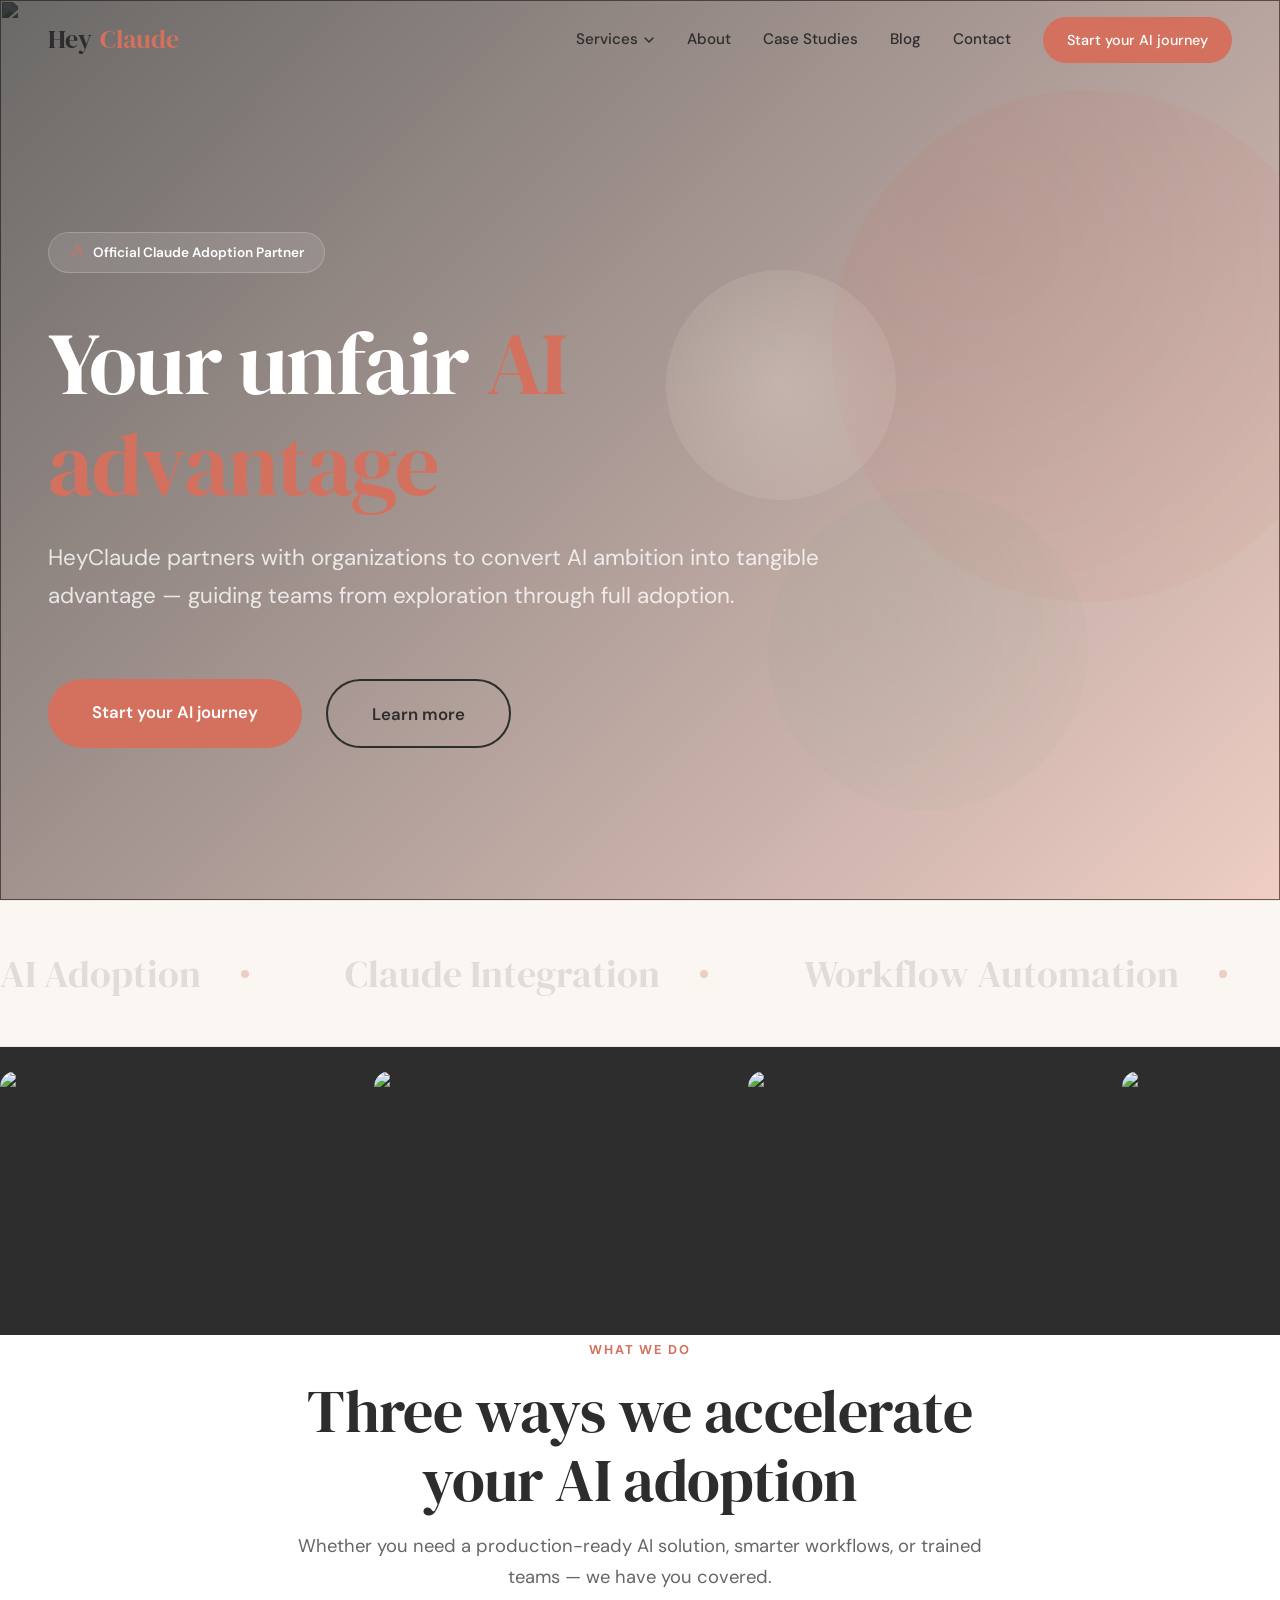
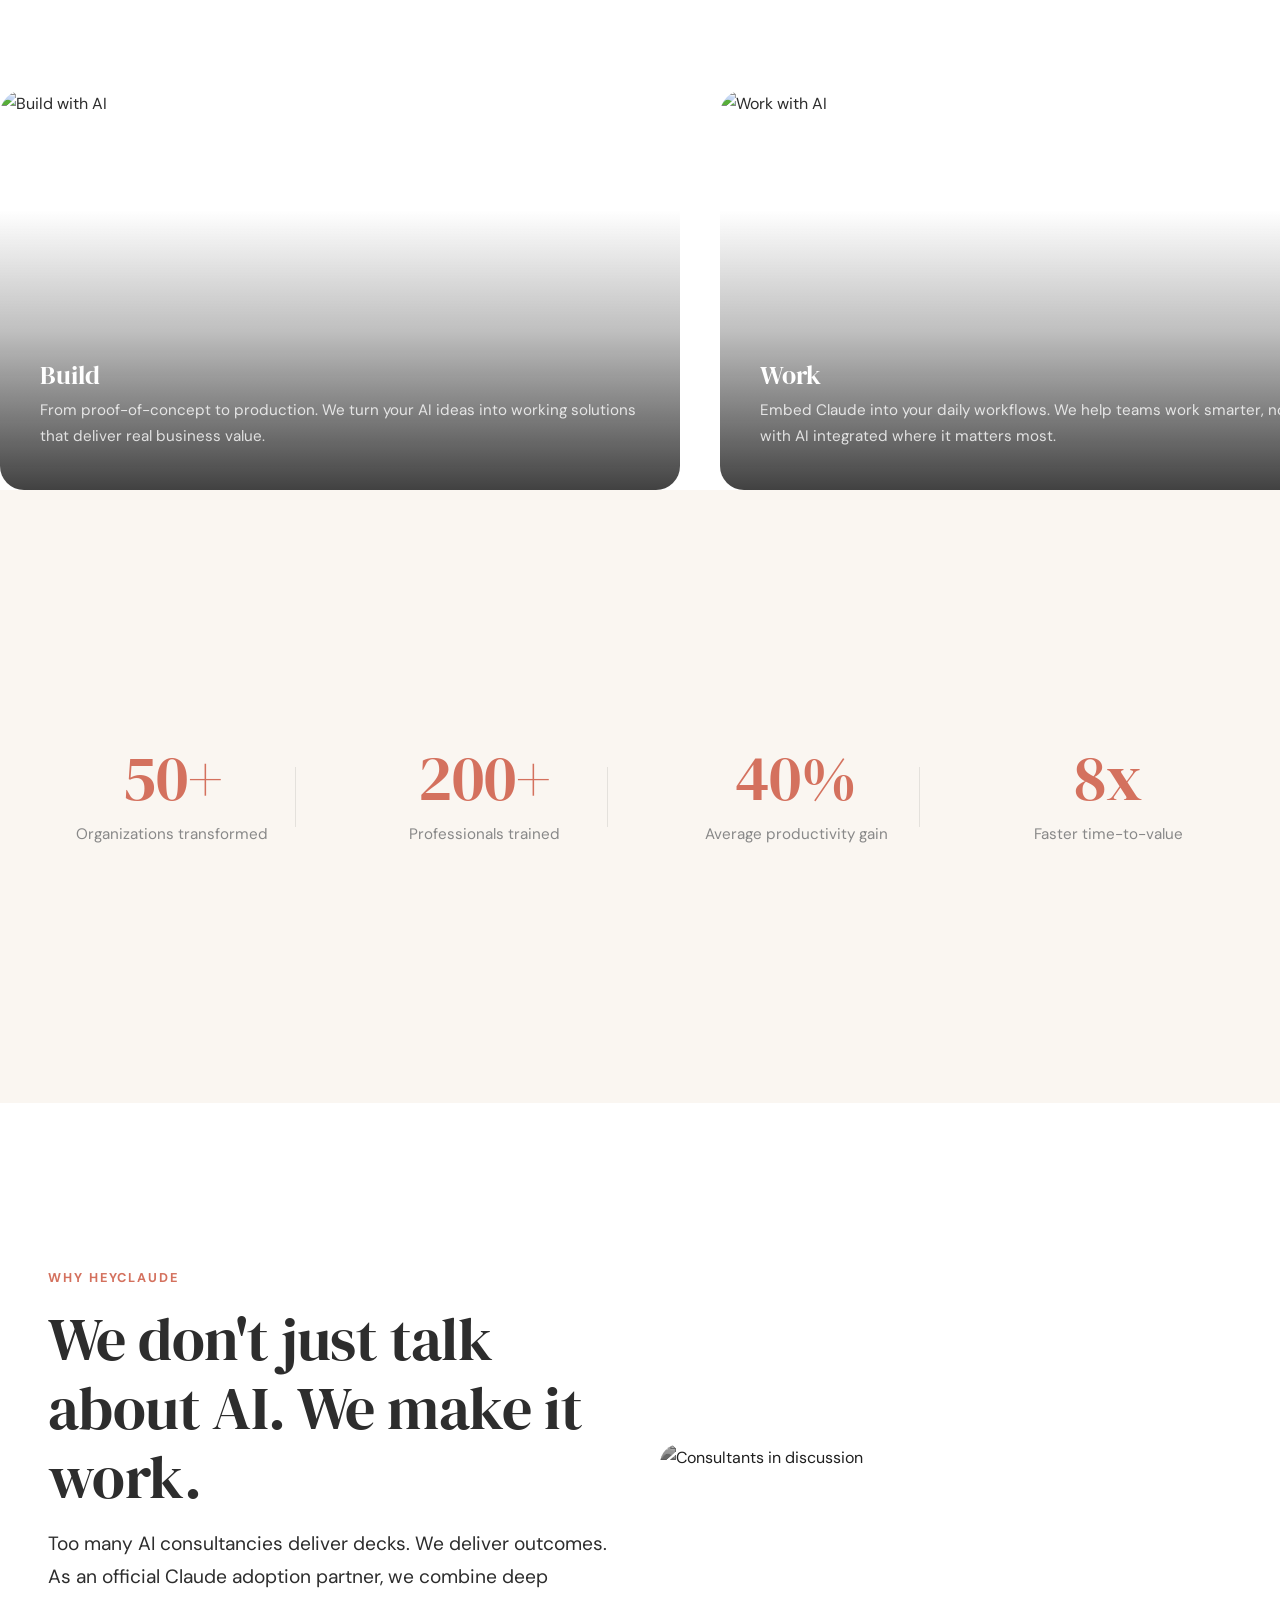
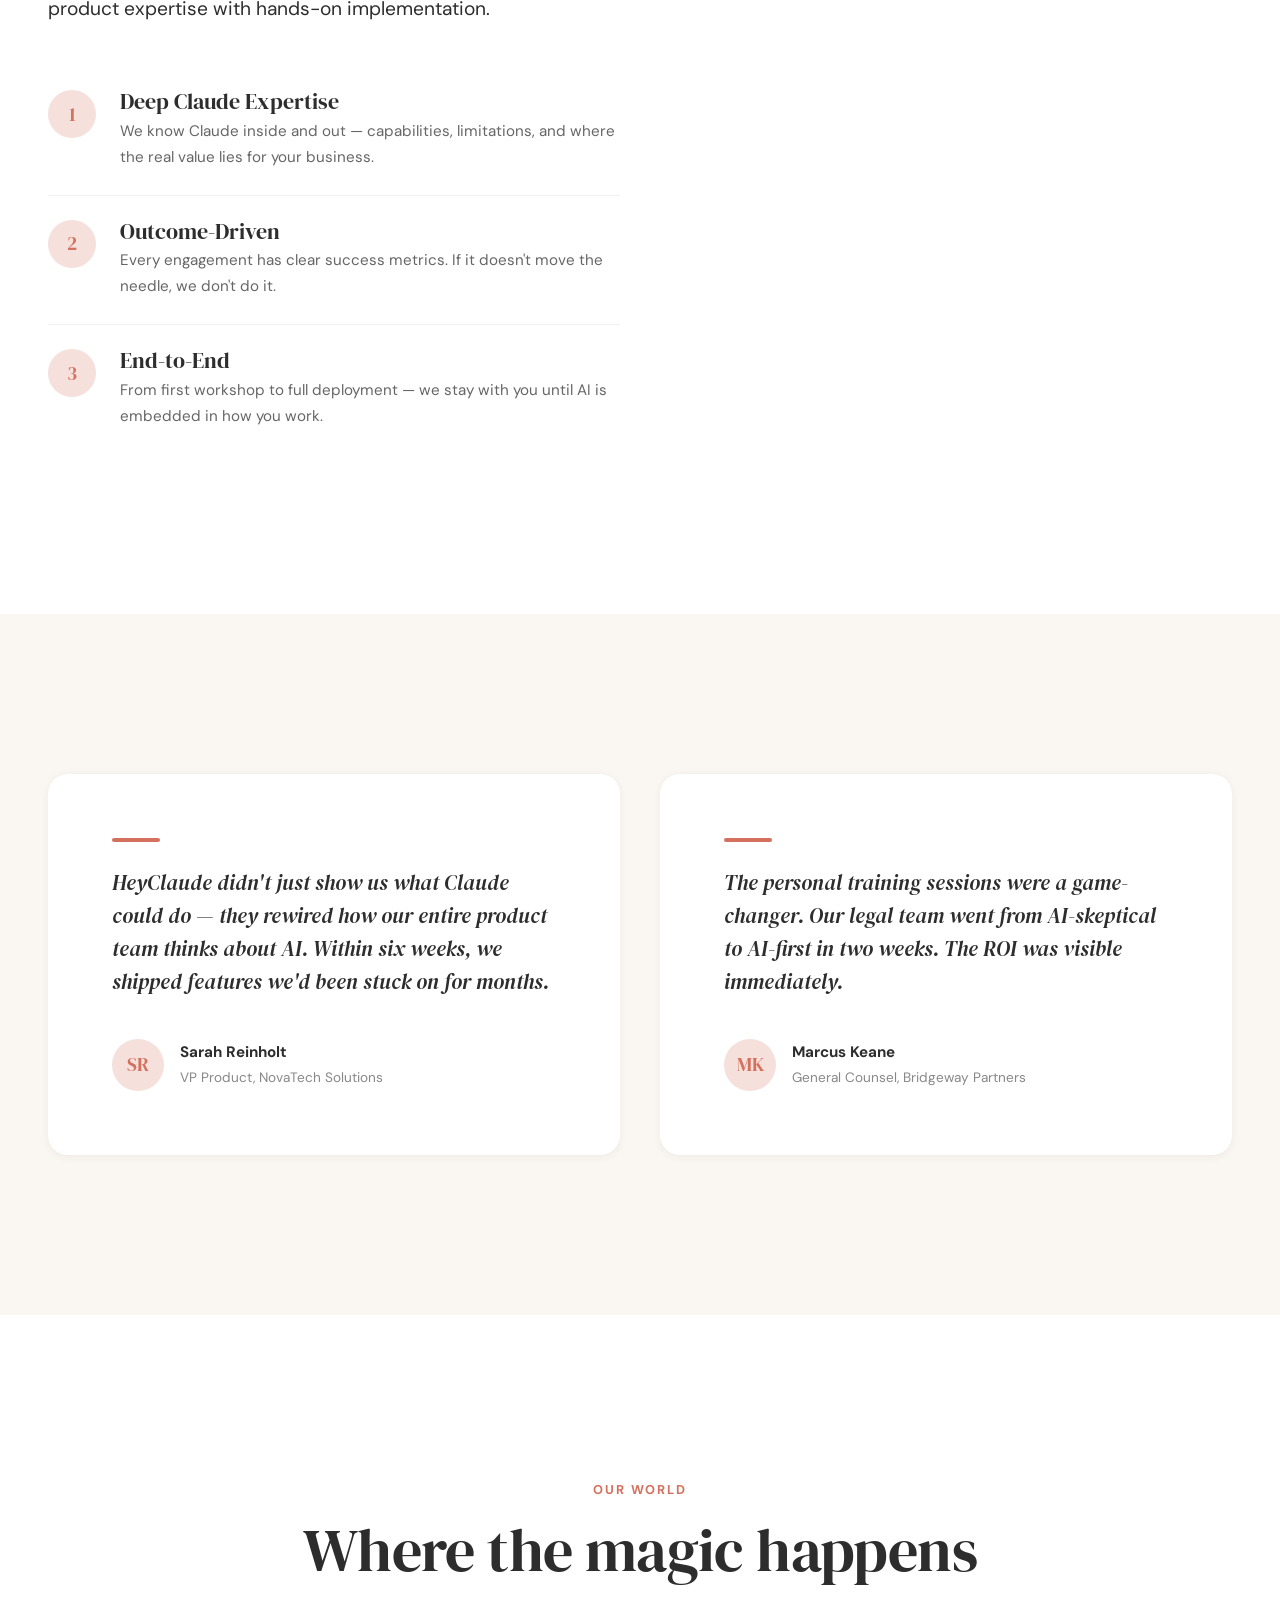
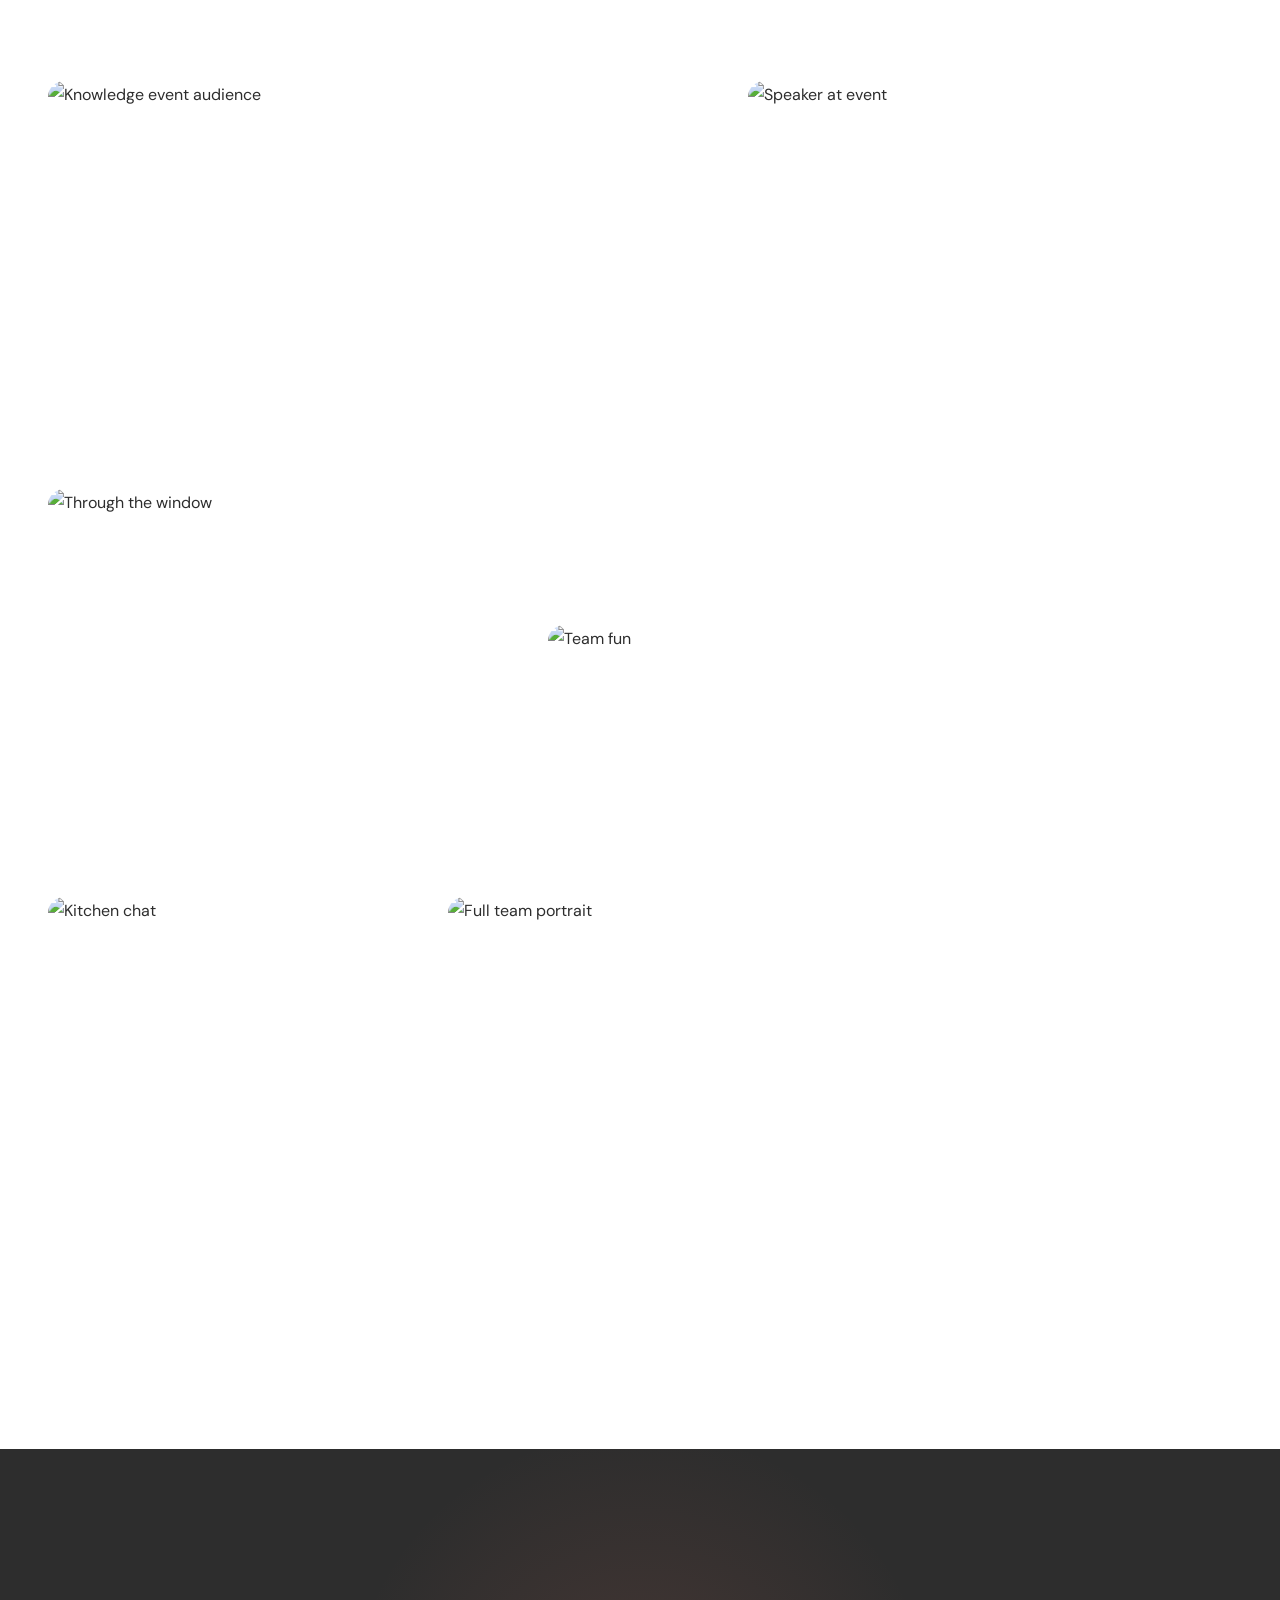
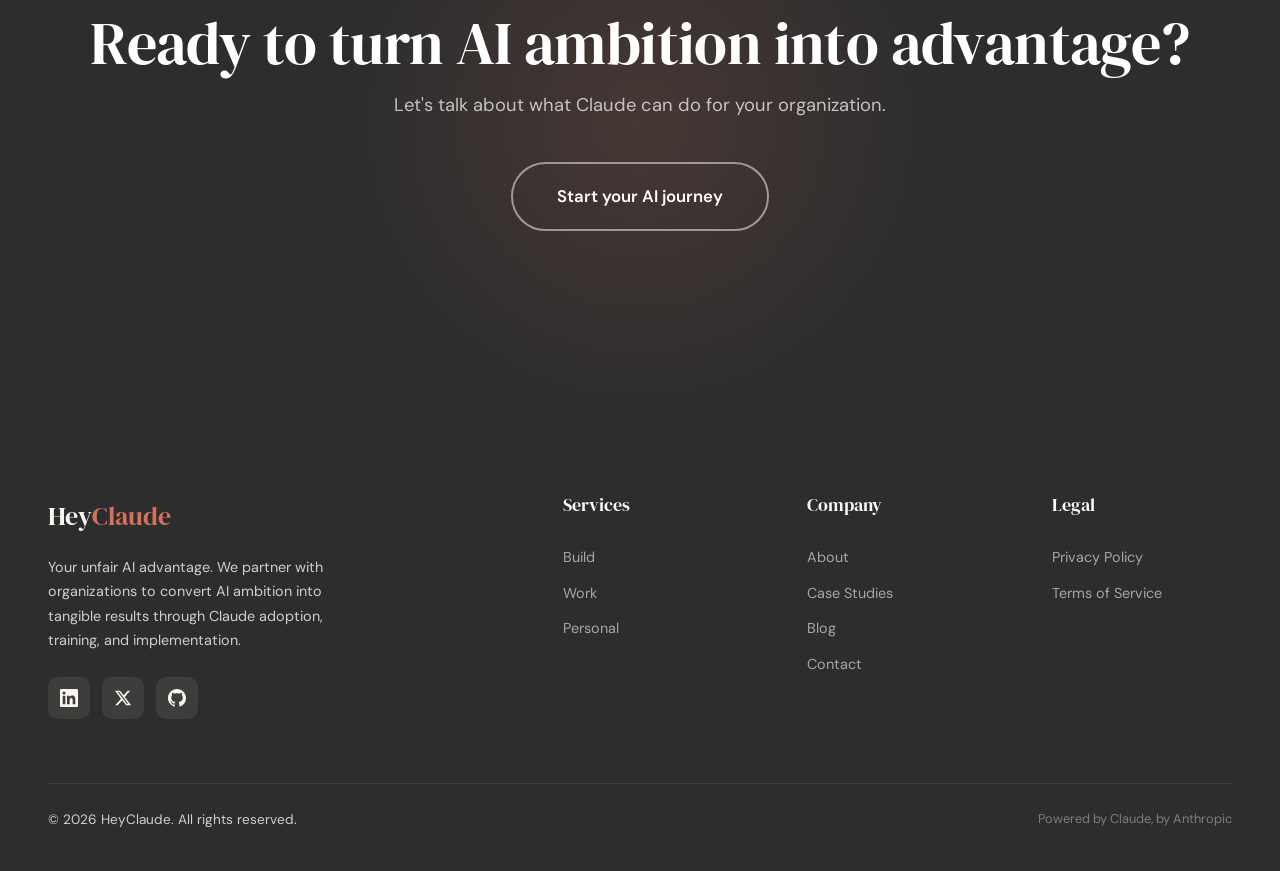
==== commit cf825ad4: "Fix nav contrast over images, seamless image strip loop, and richer SVG icons - Add nav--over-image " ====
--- a/index.html
+++ b/index.html
@@ -60,7 +60,7 @@
     <div class="container">
       <div class="hero__content">
         <div class="hero__tag">
-          <svg viewBox="0 0 16 16" fill="none" stroke="#D4715E" stroke-width="1.5"><path d="M8 1v4M8 11v4M1 8h4M11 8h4M3 3l2.5 2.5M10.5 10.5L13 13M13 3l-2.5 2.5M5.5 10.5L3 13"/></svg>
+          <svg viewBox="0 0 20 20" width="18" height="18" fill="none" stroke="#D4715E" stroke-width="1.2" stroke-linecap="round" stroke-linejoin="round"><path d="M10 1c0 3.5-1.5 5.5-3 7 1.5.5 3.5 1 3 4.5-.5-3.5 1.5-4 3-4.5C11.5 6.5 10 4.5 10 1z"/><path d="M15 6c0 2-1 3-2 3.5 1 .5 2 1.5 2 3.5 0-2 1-3 2-3.5-1-.5-2-1.5-2-3.5z"/><path d="M4.5 11c0 1.5-.7 2.2-1.5 2.7.8.3 1.5 1 1.5 2.3 0-1.3.7-2 1.5-2.3-.8-.5-1.5-1.2-1.5-2.7z"/></svg>
           Official Claude Adoption Partner
         </div>
         <h1>Your unfair <span class="text-accent">AI advantage</span></h1>
@@ -77,6 +77,11 @@
     <div class="hero__shape hero__shape--2" data-parallax="0.2"></div>
     <div class="hero__shape hero__shape--3" data-parallax="0.15"></div>
   </section>
+
+  <!-- Space Transition -->
+  <div class="space-transition">
+    <div class="space-transition__stars"></div>
+  </div>
 
   <!-- Marquee -->
   <div class="marquee">
@@ -113,51 +118,51 @@
     </div>
   </div>
 
-  <!-- Services Overview -->
-  <section class="section section--white">
+  <!-- Services Overview — Horizontal Scroll -->
+  <section class="horizontal-section section--white">
     <div class="container">
       <div class="section__header text-center reveal-up">
         <span class="section__label">What we do</span>
         <h2>Three ways we accelerate your AI adoption</h2>
         <p>Whether you need a production-ready AI solution, smarter workflows, or trained teams &mdash; we have you covered.</p>
       </div>
-      <div class="grid grid--3 stagger-group">
-        <a href="build.html" class="photo-card" style="text-decoration:none;">
-          <div class="photo-card__img">
-            <img src="https://plainsightpro.github.io/brand-kit/assets/photos/scans-dashboard.jpg" alt="Build with AI" loading="lazy">
-          </div>
-          <div class="photo-card__overlay"></div>
-          <div class="photo-card__content">
-            <h3>Build</h3>
-            <p>From proof-of-concept to production. We turn your AI ideas into working solutions that deliver real business value.</p>
-          </div>
-        </a>
-        <a href="work.html" class="photo-card" style="text-decoration:none;">
-          <div class="photo-card__img">
-            <img src="https://plainsightpro.github.io/brand-kit/assets/photos/experts-team-1.jpg" alt="Work with AI" loading="lazy">
-          </div>
-          <div class="photo-card__overlay"></div>
-          <div class="photo-card__content">
-            <h3>Work</h3>
-            <p>Embed Claude into your daily workflows. We help teams work smarter, not harder, with AI integrated where it matters most.</p>
-          </div>
-        </a>
-        <a href="personal.html" class="photo-card" style="text-decoration:none;">
-          <div class="photo-card__img">
-            <img src="https://plainsightpro.github.io/brand-kit/assets/photos/events-knowledge-2.jpg" alt="Personal AI training" loading="lazy">
-          </div>
-          <div class="photo-card__overlay"></div>
-          <div class="photo-card__content">
-            <h3>Personal</h3>
-            <p>Train individuals to get the most from Claude. Practical, hands-on sessions that build lasting AI fluency.</p>
-          </div>
-        </a>
-      </div>
+    </div>
+    <div class="horizontal-track">
+      <a href="build.html" class="photo-card horizontal-card" style="text-decoration:none;">
+        <div class="photo-card__img">
+          <img src="https://plainsightpro.github.io/brand-kit/assets/photos/scans-dashboard.jpg" alt="Build with AI" loading="lazy">
+        </div>
+        <div class="photo-card__overlay"></div>
+        <div class="photo-card__content">
+          <h3>Build</h3>
+          <p>From proof-of-concept to production. We turn your AI ideas into working solutions that deliver real business value.</p>
+        </div>
+      </a>
+      <a href="work.html" class="photo-card horizontal-card" style="text-decoration:none;">
+        <div class="photo-card__img">
+          <img src="https://plainsightpro.github.io/brand-kit/assets/photos/experts-team-1.jpg" alt="Work with AI" loading="lazy">
+        </div>
+        <div class="photo-card__overlay"></div>
+        <div class="photo-card__content">
+          <h3>Work</h3>
+          <p>Embed Claude into your daily workflows. We help teams work smarter, not harder, with AI integrated where it matters most.</p>
+        </div>
+      </a>
+      <a href="personal.html" class="photo-card horizontal-card" style="text-decoration:none;">
+        <div class="photo-card__img">
+          <img src="https://plainsightpro.github.io/brand-kit/assets/photos/events-knowledge-2.jpg" alt="Personal AI training" loading="lazy">
+        </div>
+        <div class="photo-card__overlay"></div>
+        <div class="photo-card__content">
+          <h3>Personal</h3>
+          <p>Train individuals to get the most from Claude. Practical, hands-on sessions that build lasting AI fluency.</p>
+        </div>
+      </a>
     </div>
   </section>
 
   <!-- Stats -->
-  <section class="section section--cream">
+  <section class="section section--cream section-tilt">
     <div class="container">
       <div class="stats reveal-up">
         <div class="stat">
@@ -184,7 +189,7 @@
   </section>
 
   <!-- Why HeyClaude -->
-  <section class="section section--white">
+  <section class="section section--white section-tilt">
     <div class="container">
       <div class="grid grid--2" style="align-items:center;">
         <div class="reveal-left">
@@ -227,7 +232,7 @@
   <!-- Testimonials -->
   <section class="section section--cream">
     <div class="container">
-      <div class="grid grid--2 stagger-group">
+      <div class="grid grid--2 card-3d-reveal">
         <div class="testimonial">
           <p class="testimonial__quote">HeyClaude didn't just show us what Claude could do &mdash; they rewired how our entire product team thinks about AI. Within six weeks, we shipped features we'd been stuck on for months.</p>
           <div class="testimonial__author">
@@ -259,7 +264,7 @@
         <span class="section__label">Our world</span>
         <h2>Where the magic happens</h2>
       </div>
-      <div class="gallery-mosaic">
+      <div class="gallery-mosaic scatter-3d">
         <div class="gallery-mosaic__item gallery-mosaic__item--wide">
           <img src="https://plainsightpro.github.io/brand-kit/assets/photos/events-knowledge-4.jpg" alt="Knowledge event audience" loading="lazy">
         </div>
@@ -283,7 +288,7 @@
   </section>
 
   <!-- CTA -->
-  <section class="cta-band img-section">
+  <section class="cta-band img-section portal-section">
     <div class="img-section__bg img-section__bg--dark" style="background-image:url('https://plainsightpro.github.io/brand-kit/assets/photos/events-img-5345.jpg');background-size:cover;background-position:center;"></div>
     <div class="cta-band__glow"></div>
     <div class="container reveal-up">
--- a/css/styles.css
+++ b/css/styles.css
@@ -360,6 +360,24 @@
 .nav__toggle.open span:nth-child(1) { top: 50%; transform: translateY(-50%) rotate(45deg); }
 .nav__toggle.open span:nth-child(2) { opacity: 0; }
 .nav__toggle.open span:nth-child(3) { bottom: 50%; transform: translateY(50%) rotate(-45deg); }
+
+/* Nav over image backgrounds (white text at top, reverts on scroll) */
+.nav--over-image .nav__logo { color: var(--white); }
+.nav--over-image .nav__logo span { color: var(--terracotta); }
+.nav--over-image .nav__links a { color: rgba(255,255,255,0.9); }
+.nav--over-image .nav__links a:hover { color: var(--white); }
+.nav--over-image .nav__links a::after { background: var(--white); }
+.nav--over-image .nav__dropdown-trigger svg { stroke: rgba(255,255,255,0.9); }
+.nav--over-image .nav__toggle span { background: var(--white); }
+
+/* When scrolled (nav--visible), revert to dark text */
+.nav--over-image.nav--visible .nav__logo { color: var(--charcoal); }
+.nav--over-image.nav--visible .nav__logo span { color: var(--terracotta); }
+.nav--over-image.nav--visible .nav__links a { color: var(--charcoal); }
+.nav--over-image.nav--visible .nav__links a:hover { color: var(--terracotta); }
+.nav--over-image.nav--visible .nav__links a::after { background: var(--terracotta); }
+.nav--over-image.nav--visible .nav__dropdown-trigger svg { stroke: var(--charcoal); }
+.nav--over-image.nav--visible .nav__toggle span { background: var(--charcoal); }
 
 /* ---- Buttons ---- */
 .btn {
@@ -1571,7 +1589,7 @@
    -------------------------------------------------------------------------- */
 .image-strip {
   display: flex;
-  gap: 1.5rem;
+  gap: 0;
   overflow: hidden;
   padding: var(--space-lg) 0;
 }
@@ -1582,6 +1600,7 @@
   border-radius: 16px;
   overflow: hidden;
   position: relative;
+  margin-right: 1.5rem;
 }
 
 .image-strip__item img {
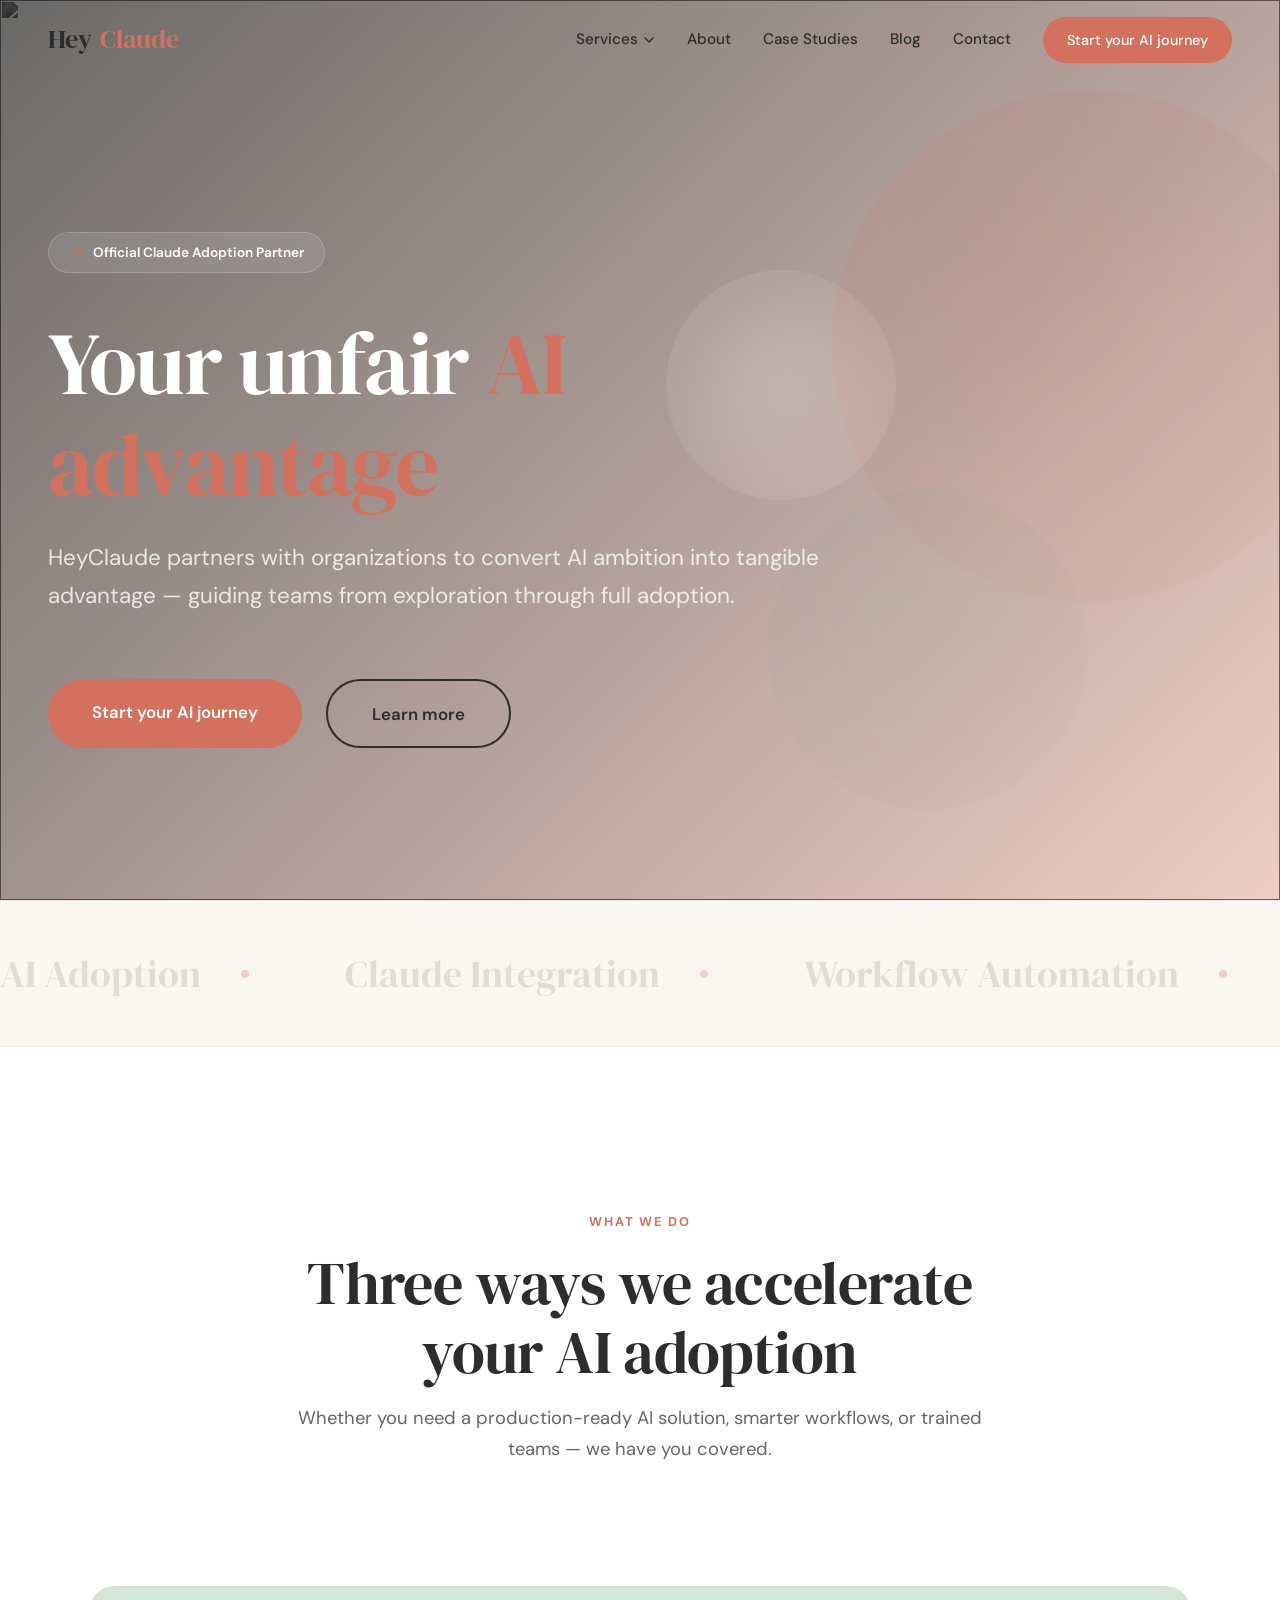
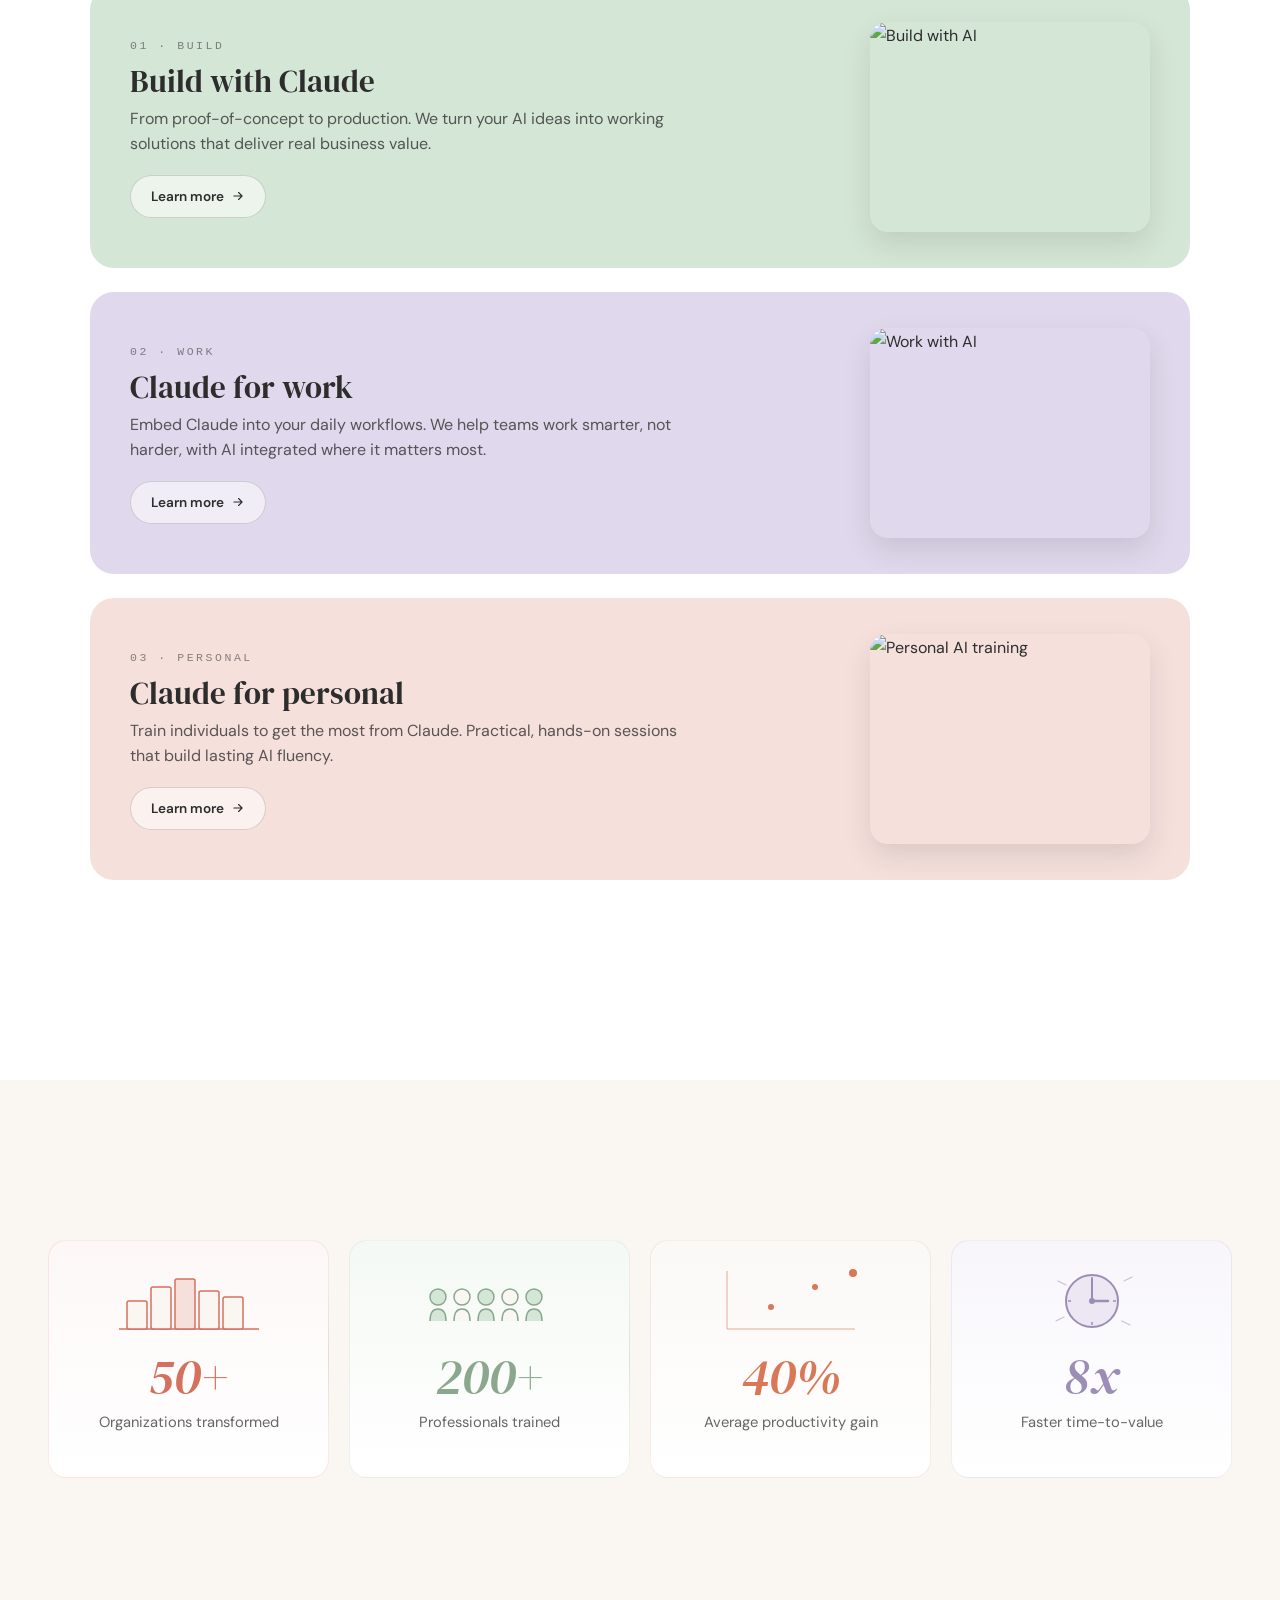
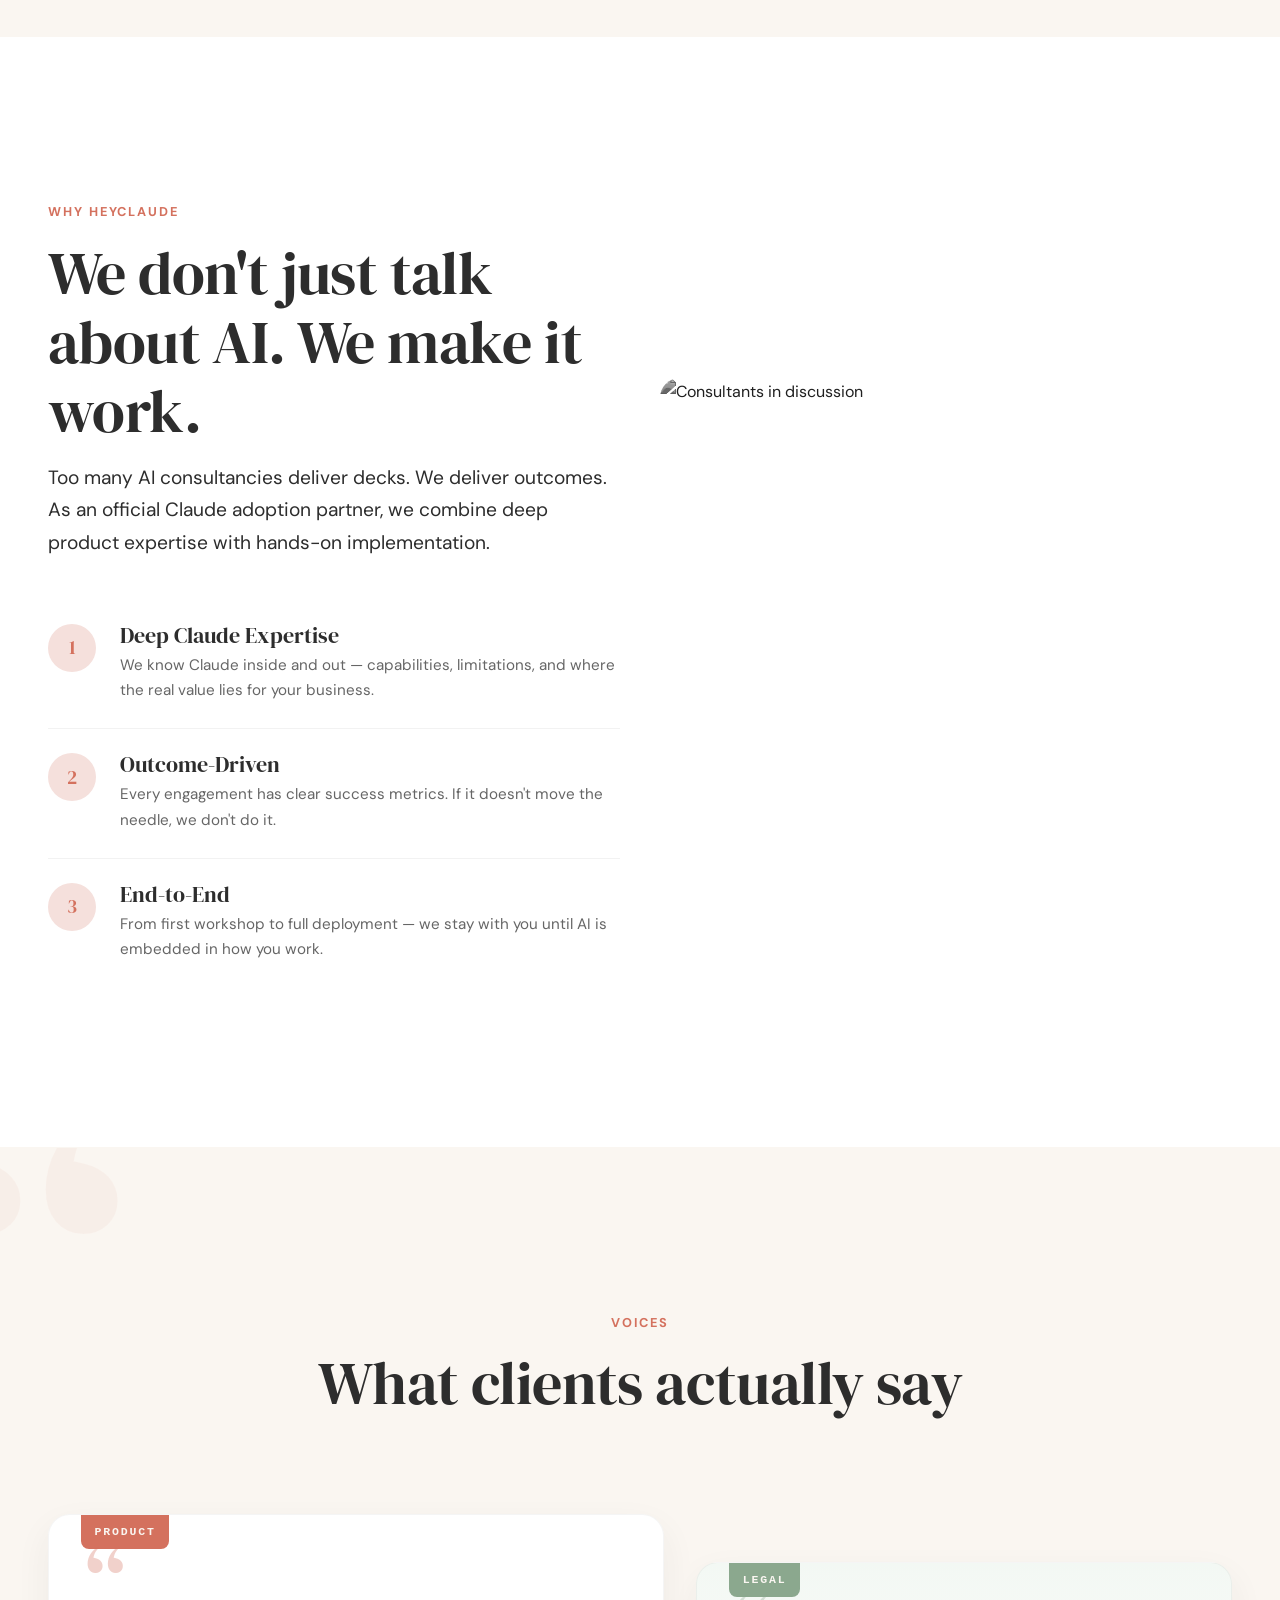
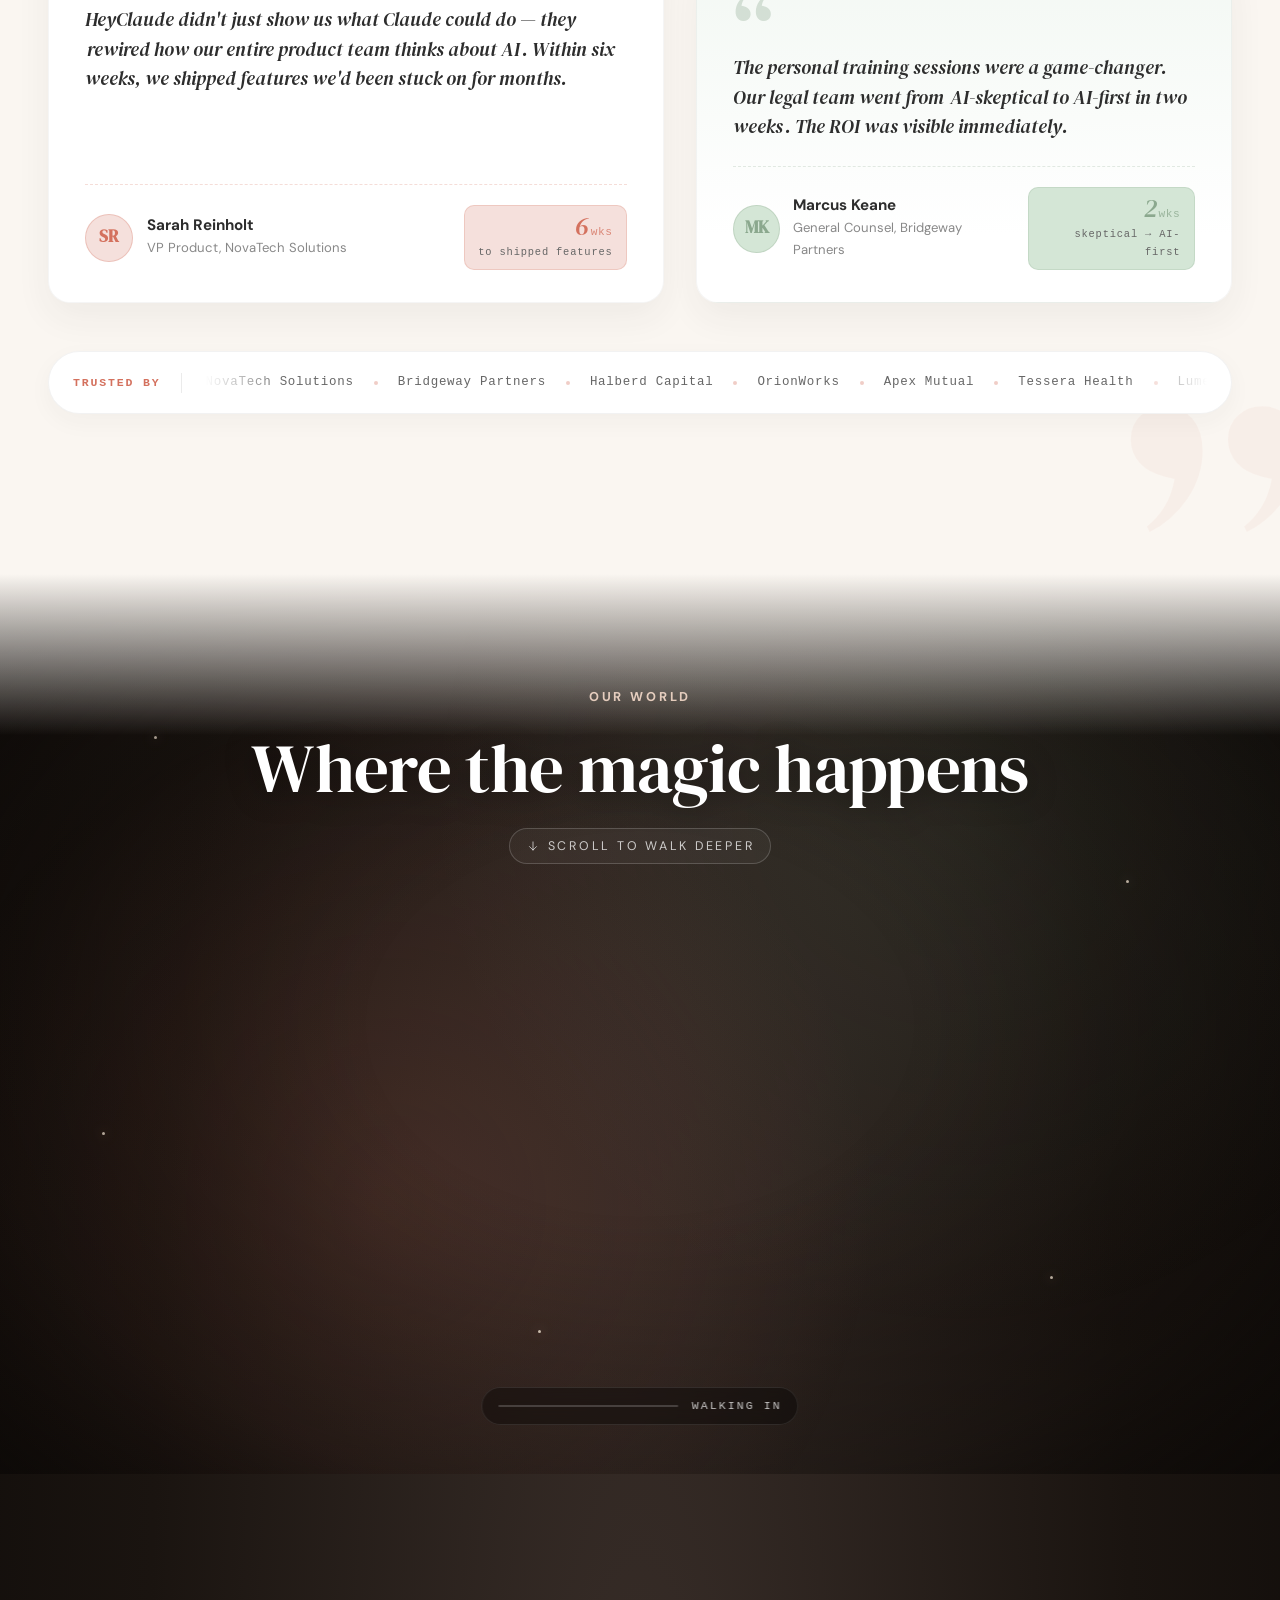
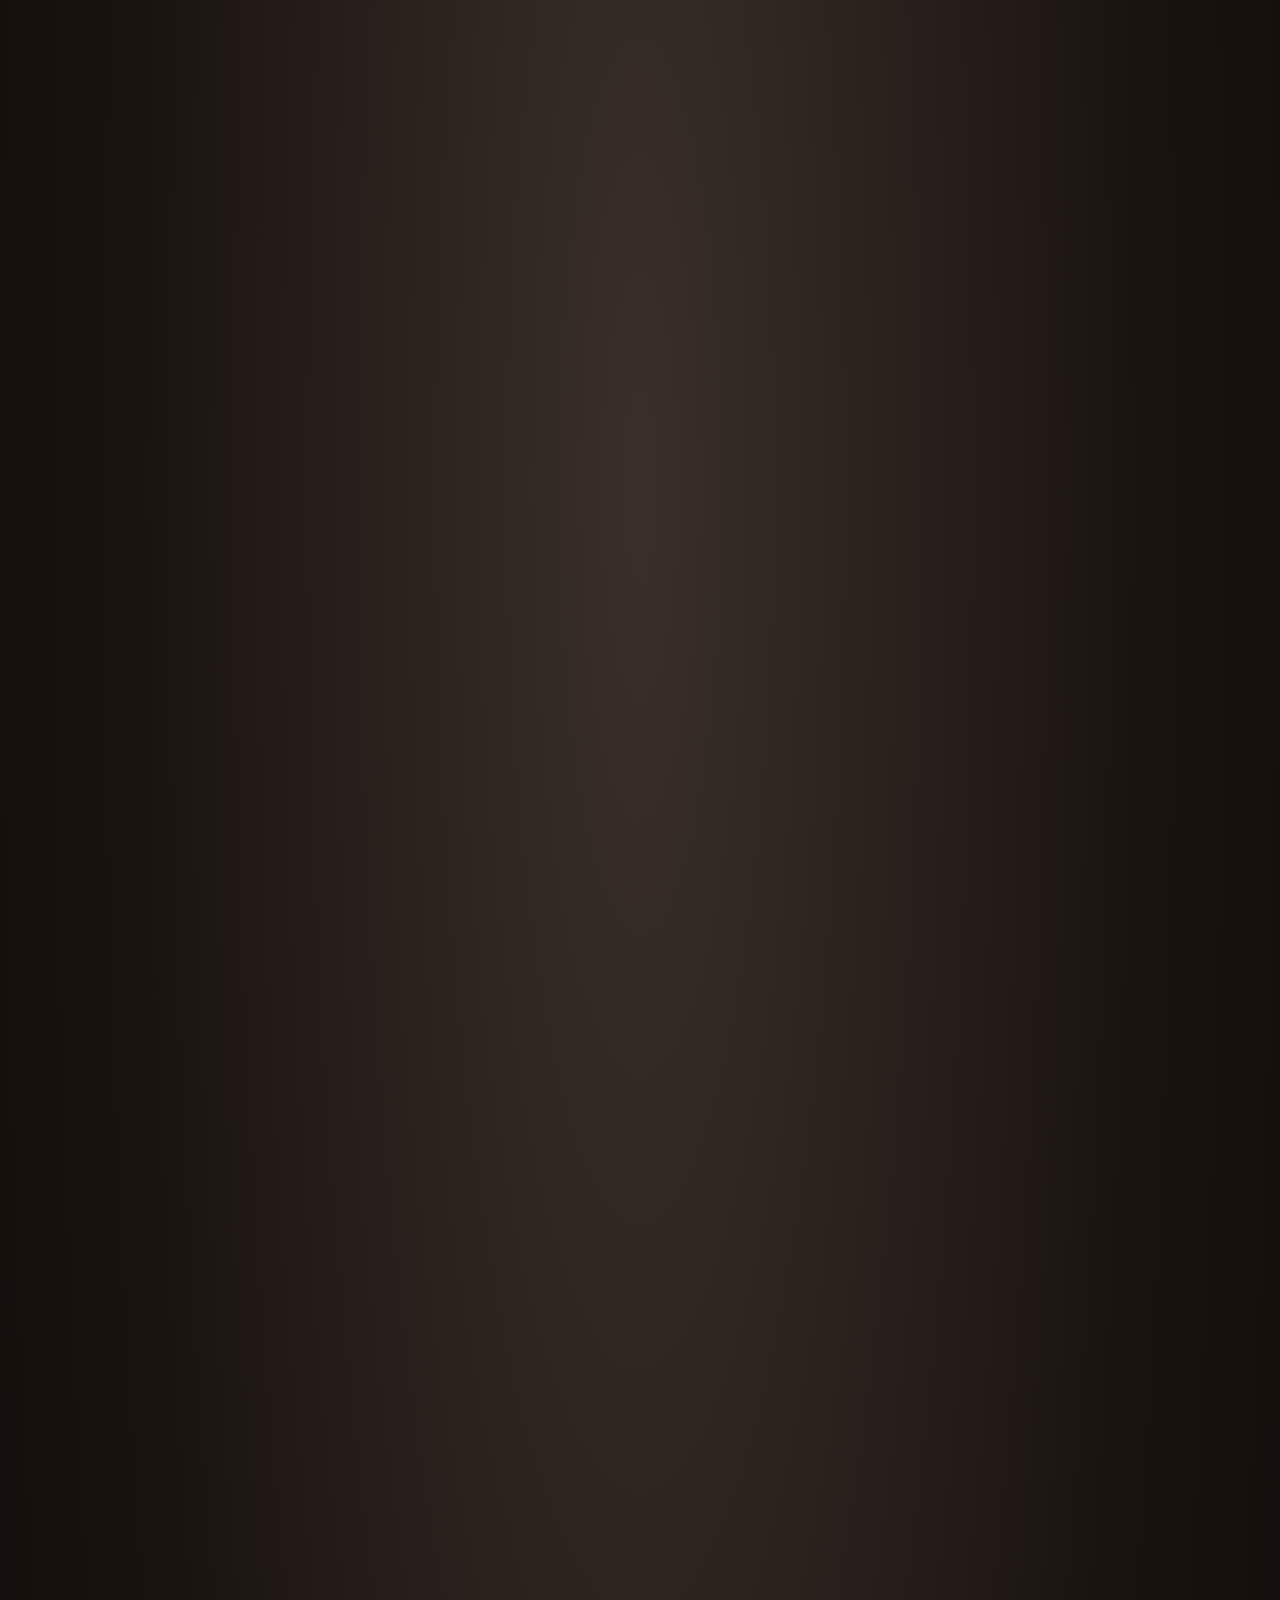
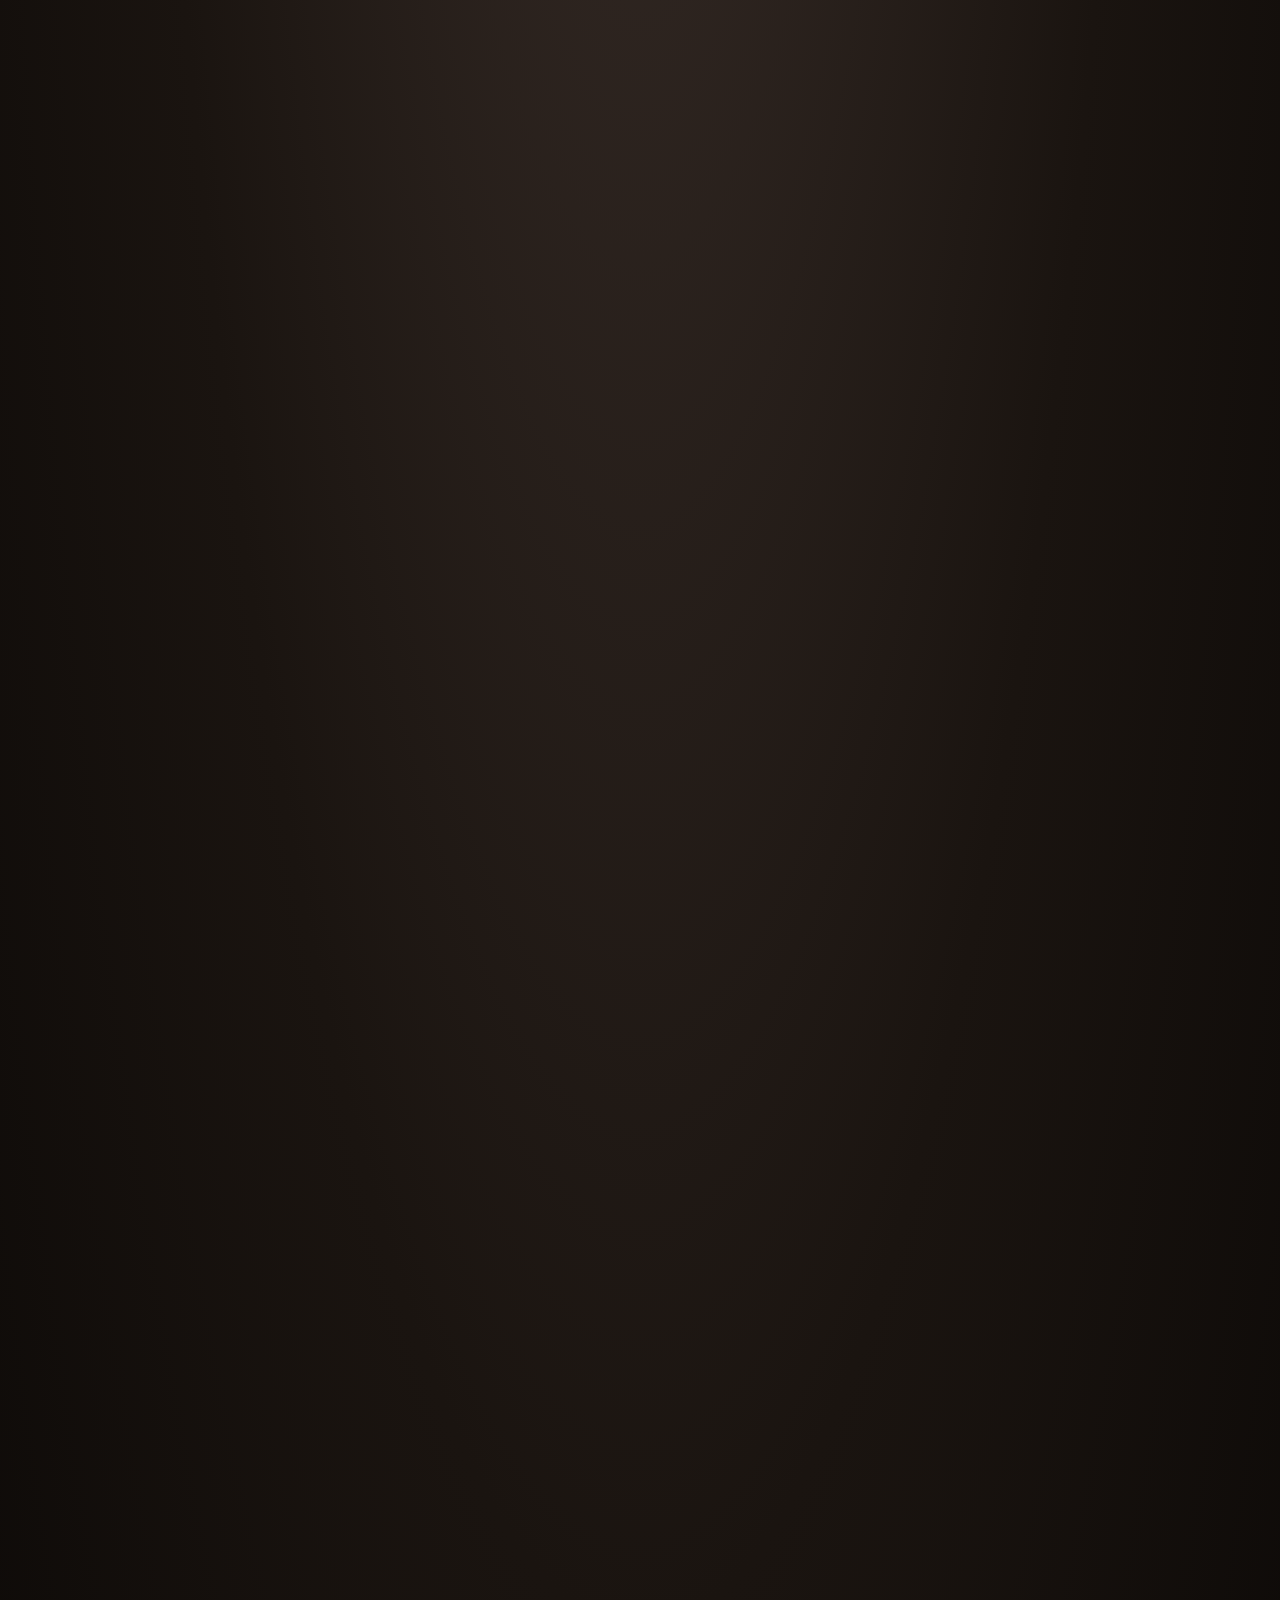
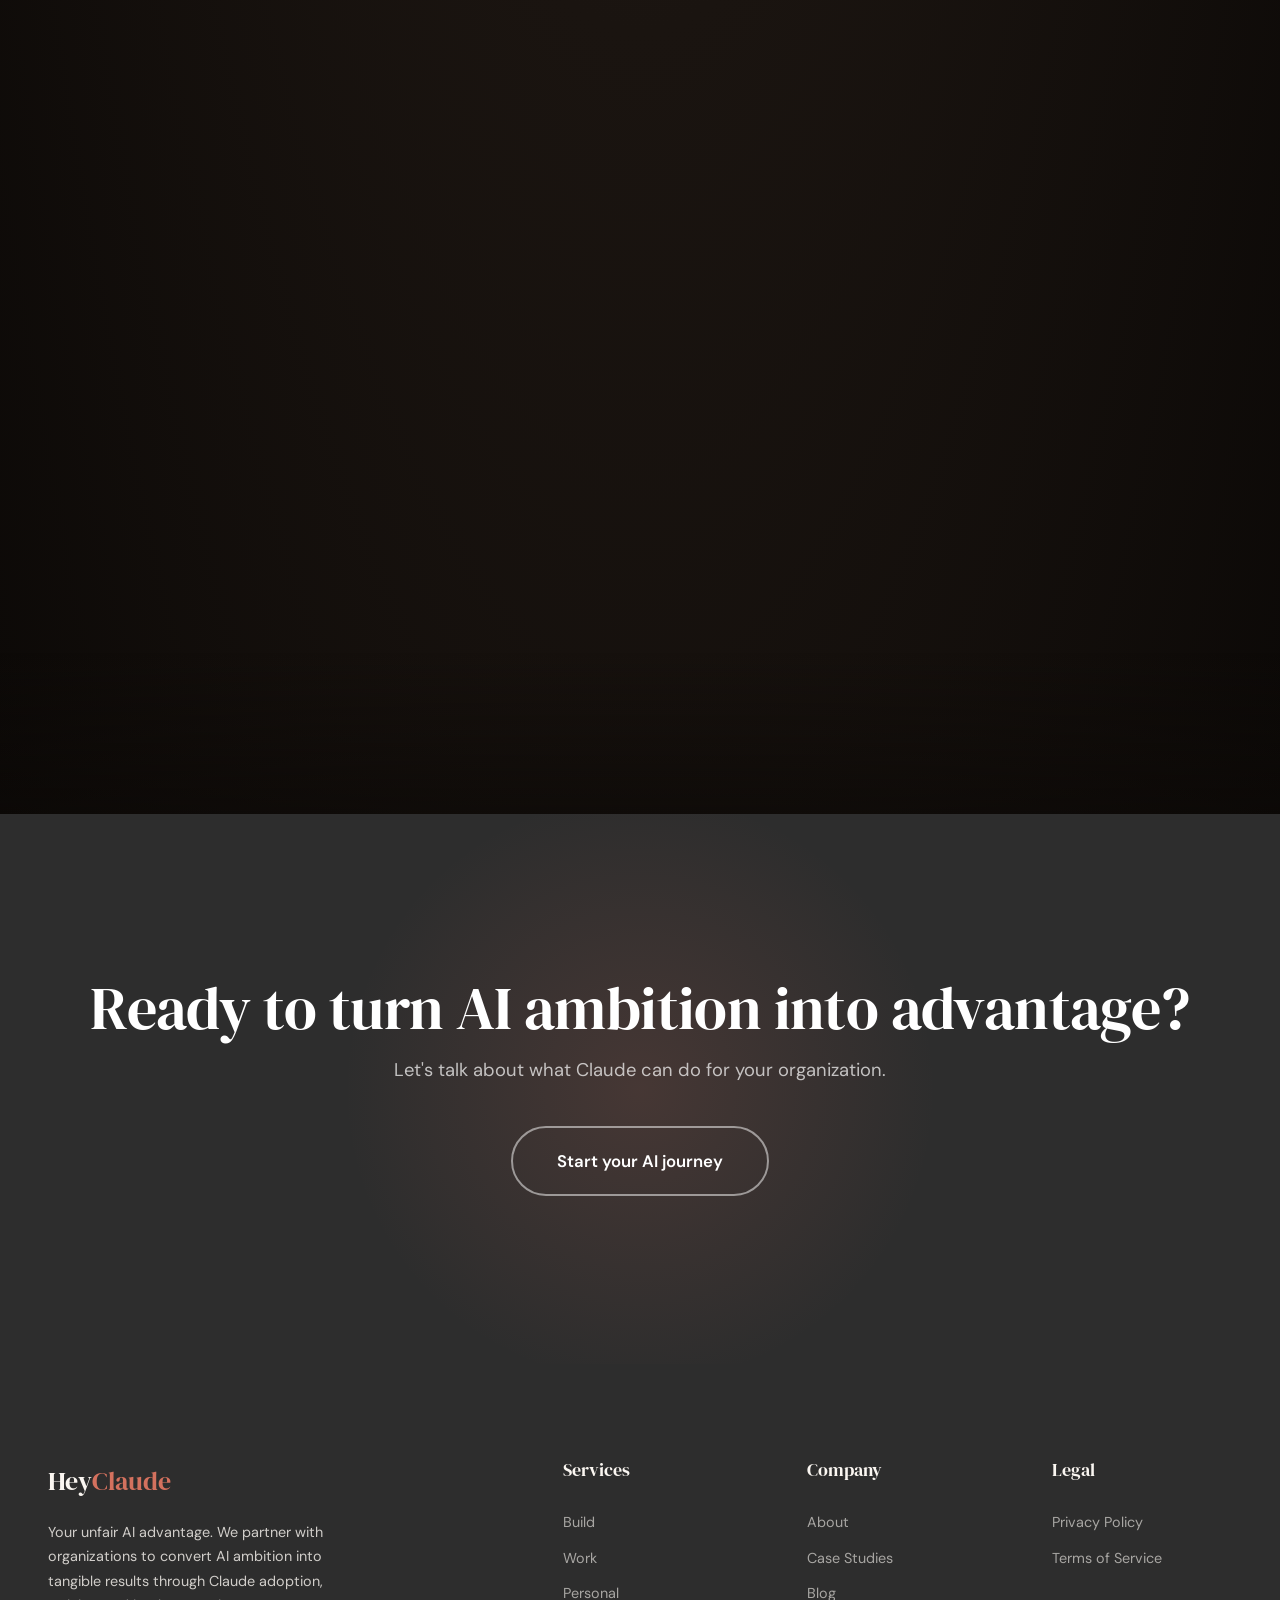
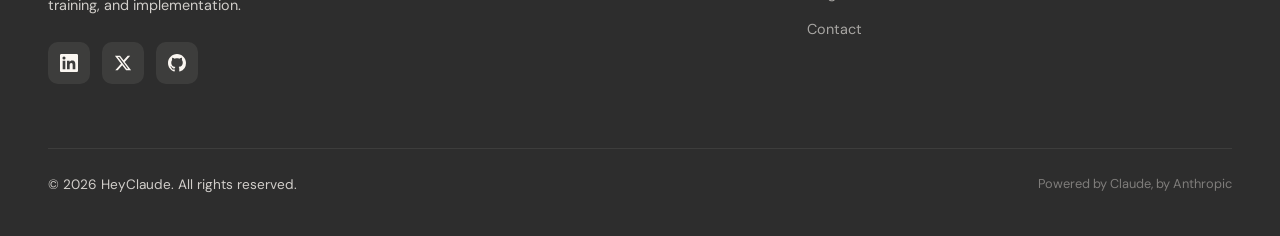
==== commit 80bb193e: "Add 3D scroll-walkthrough gallery and sitewide visual polish Headline change: the home page "Our wor" ====
--- a/index.html
+++ b/index.html
@@ -55,7 +55,7 @@
   <!-- Hero -->
   <section class="hero hero--cinematic section--cream">
     <div class="hero__bg-image">
-      <img src="https://plainsightpro.github.io/brand-kit/assets/photos/strategy-webres-55.jpg" alt="" loading="eager">
+      <img src="https://plainsightpro.github.io/brand-kit/assets/photos/jobs-culture.jpg" alt="" loading="eager">
     </div>
     <div class="container">
       <div class="hero__content">
@@ -77,11 +77,6 @@
     <div class="hero__shape hero__shape--2" data-parallax="0.2"></div>
     <div class="hero__shape hero__shape--3" data-parallax="0.15"></div>
   </section>
-
-  <!-- Space Transition -->
-  <div class="space-transition">
-    <div class="space-transition__stars"></div>
-  </div>
 
   <!-- Marquee -->
   <div class="marquee">
@@ -96,94 +91,150 @@
     </div>
   </div>
 
-  <!-- Image Strip -->
-  <div class="image-strip" style="background:var(--charcoal);padding:var(--space-md) 0;">
-    <div class="image-strip__item">
-      <img src="https://plainsightpro.github.io/brand-kit/assets/photos/experts-team-1.jpg" alt="Team collaboration" loading="lazy">
-    </div>
-    <div class="image-strip__item">
-      <img src="https://plainsightpro.github.io/brand-kit/assets/photos/events-knowledge-1.jpg" alt="Knowledge sharing" loading="lazy">
-    </div>
-    <div class="image-strip__item">
-      <img src="https://plainsightpro.github.io/brand-kit/assets/photos/projects-webres-88.jpg" alt="Project work" loading="lazy">
-    </div>
-    <div class="image-strip__item">
-      <img src="https://plainsightpro.github.io/brand-kit/assets/photos/scans-dashboard.jpg" alt="Dashboard analysis" loading="lazy">
-    </div>
-    <div class="image-strip__item">
-      <img src="https://plainsightpro.github.io/brand-kit/assets/photos/about-team-2.jpg" alt="Team outdoors" loading="lazy">
-    </div>
-    <div class="image-strip__item">
-      <img src="https://plainsightpro.github.io/brand-kit/assets/photos/strategy-webres-86.jpg" alt="Strategy session" loading="lazy">
-    </div>
-  </div>
-
-  <!-- Services Overview — Horizontal Scroll -->
-  <section class="horizontal-section section--white">
+  <!-- Services Overview — Stacked Bars -->
+  <section class="section section--white">
     <div class="container">
       <div class="section__header text-center reveal-up">
         <span class="section__label">What we do</span>
         <h2>Three ways we accelerate your AI adoption</h2>
         <p>Whether you need a production-ready AI solution, smarter workflows, or trained teams &mdash; we have you covered.</p>
       </div>
-    </div>
-    <div class="horizontal-track">
-      <a href="build.html" class="photo-card horizontal-card" style="text-decoration:none;">
-        <div class="photo-card__img">
-          <img src="https://plainsightpro.github.io/brand-kit/assets/photos/scans-dashboard.jpg" alt="Build with AI" loading="lazy">
-        </div>
-        <div class="photo-card__overlay"></div>
-        <div class="photo-card__content">
-          <h3>Build</h3>
-          <p>From proof-of-concept to production. We turn your AI ideas into working solutions that deliver real business value.</p>
-        </div>
-      </a>
-      <a href="work.html" class="photo-card horizontal-card" style="text-decoration:none;">
-        <div class="photo-card__img">
-          <img src="https://plainsightpro.github.io/brand-kit/assets/photos/experts-team-1.jpg" alt="Work with AI" loading="lazy">
-        </div>
-        <div class="photo-card__overlay"></div>
-        <div class="photo-card__content">
-          <h3>Work</h3>
-          <p>Embed Claude into your daily workflows. We help teams work smarter, not harder, with AI integrated where it matters most.</p>
-        </div>
-      </a>
-      <a href="personal.html" class="photo-card horizontal-card" style="text-decoration:none;">
-        <div class="photo-card__img">
-          <img src="https://plainsightpro.github.io/brand-kit/assets/photos/events-knowledge-2.jpg" alt="Personal AI training" loading="lazy">
-        </div>
-        <div class="photo-card__overlay"></div>
-        <div class="photo-card__content">
-          <h3>Personal</h3>
-          <p>Train individuals to get the most from Claude. Practical, hands-on sessions that build lasting AI fluency.</p>
-        </div>
-      </a>
-    </div>
-  </section>
-
-  <!-- Stats -->
-  <section class="section section--cream section-tilt">
-    <div class="container">
-      <div class="stats reveal-up">
-        <div class="stat">
-          <div class="stat__number">50+</div>
-          <div class="stat__label">Organizations transformed</div>
-          <div class="stat__divider"></div>
-        </div>
-        <div class="stat">
-          <div class="stat__number">200+</div>
-          <div class="stat__label">Professionals trained</div>
-          <div class="stat__divider"></div>
-        </div>
-        <div class="stat">
-          <div class="stat__number">40%</div>
-          <div class="stat__label">Average productivity gain</div>
-          <div class="stat__divider"></div>
-        </div>
-        <div class="stat">
-          <div class="stat__number">8x</div>
-          <div class="stat__label">Faster time-to-value</div>
-        </div>
+      <div class="bar-stack">
+        <a href="build.html" class="bar-stack__item bar-stack__item--mint">
+          <div class="bar-stack__body">
+            <span class="bar-stack__label">01 · Build</span>
+            <h3>Build with Claude</h3>
+            <p>From proof-of-concept to production. We turn your AI ideas into working solutions that deliver real business value.</p>
+            <span class="bar-stack__cta">
+              Learn more
+              <svg viewBox="0 0 24 24" aria-hidden="true"><path d="M5 12h14M13 6l6 6-6 6"/></svg>
+            </span>
+          </div>
+          <div class="bar-stack__visual">
+            <img src="https://plainsightpro.github.io/brand-kit/assets/photos/scans-dashboard.jpg" alt="Build with AI" loading="lazy">
+          </div>
+        </a>
+        <a href="work.html" class="bar-stack__item bar-stack__item--lavender">
+          <div class="bar-stack__body">
+            <span class="bar-stack__label">02 · Work</span>
+            <h3>Claude for work</h3>
+            <p>Embed Claude into your daily workflows. We help teams work smarter, not harder, with AI integrated where it matters most.</p>
+            <span class="bar-stack__cta">
+              Learn more
+              <svg viewBox="0 0 24 24" aria-hidden="true"><path d="M5 12h14M13 6l6 6-6 6"/></svg>
+            </span>
+          </div>
+          <div class="bar-stack__visual">
+            <img src="https://plainsightpro.github.io/brand-kit/assets/photos/experts-team-1.jpg" alt="Work with AI" loading="lazy">
+          </div>
+        </a>
+        <a href="personal.html" class="bar-stack__item bar-stack__item--blush">
+          <div class="bar-stack__body">
+            <span class="bar-stack__label">03 · Personal</span>
+            <h3>Claude for personal</h3>
+            <p>Train individuals to get the most from Claude. Practical, hands-on sessions that build lasting AI fluency.</p>
+            <span class="bar-stack__cta">
+              Learn more
+              <svg viewBox="0 0 24 24" aria-hidden="true"><path d="M5 12h14M13 6l6 6-6 6"/></svg>
+            </span>
+          </div>
+          <div class="bar-stack__visual">
+            <img src="https://plainsightpro.github.io/brand-kit/assets/photos/events-knowledge-2.jpg" alt="Personal AI training" loading="lazy">
+          </div>
+        </a>
+      </div>
+    </div>
+  </section>
+
+  <!-- Counter cards -->
+  <section class="section section--cream section-tilt counters-section">
+    <div class="container">
+      <div class="counters reveal-up">
+        <article class="counter counter--terracotta">
+          <div class="counter__viz viz-orgs">
+            <svg viewBox="0 0 140 70" aria-hidden="true">
+              <line x1="0" y1="64" x2="140" y2="64" stroke="#D4715E" stroke-width="1.5"/>
+              <rect class="viz-org" x="8" y="36" width="20" height="28" rx="2" fill="#FAF6F1" stroke="#D4715E" stroke-width="1.5"/>
+              <rect class="viz-org" x="32" y="22" width="20" height="42" rx="2" fill="#FAF6F1" stroke="#D4715E" stroke-width="1.5" style="animation-delay:0.15s"/>
+              <rect class="viz-org" x="56" y="14" width="20" height="50" rx="2" fill="#F5E0DC" stroke="#D4715E" stroke-width="1.5" style="animation-delay:0.3s"/>
+              <rect class="viz-org" x="80" y="26" width="20" height="38" rx="2" fill="#FAF6F1" stroke="#D4715E" stroke-width="1.5" style="animation-delay:0.45s"/>
+              <rect class="viz-org" x="104" y="32" width="20" height="32" rx="2" fill="#FAF6F1" stroke="#D4715E" stroke-width="1.5" style="animation-delay:0.6s"/>
+            </svg>
+          </div>
+          <div class="counter__number stat__number">50+</div>
+          <div class="counter__label stat__label">Organizations transformed</div>
+          <div class="counter__rule" aria-hidden="true"></div>
+        </article>
+
+        <article class="counter counter--sage">
+          <div class="counter__viz viz-people">
+            <svg viewBox="0 0 140 70" aria-hidden="true">
+              <g class="viz-head">
+                <circle cx="18" cy="32" r="8" fill="#D4E6D6" stroke="#8BA88E" stroke-width="1.5"/>
+                <path d="M10 56 Q 10 44 18 44 Q 26 44 26 56" stroke="#8BA88E" stroke-width="1.5" fill="#D4E6D6"/>
+              </g>
+              <g class="viz-head" style="animation-delay:0.15s">
+                <circle cx="42" cy="32" r="8" fill="#FAF6F1" stroke="#8BA88E" stroke-width="1.5"/>
+                <path d="M34 56 Q 34 44 42 44 Q 50 44 50 56" stroke="#8BA88E" stroke-width="1.5" fill="#FAF6F1"/>
+              </g>
+              <g class="viz-head" style="animation-delay:0.3s">
+                <circle cx="66" cy="32" r="8" fill="#D4E6D6" stroke="#8BA88E" stroke-width="1.5"/>
+                <path d="M58 56 Q 58 44 66 44 Q 74 44 74 56" stroke="#8BA88E" stroke-width="1.5" fill="#D4E6D6"/>
+              </g>
+              <g class="viz-head" style="animation-delay:0.45s">
+                <circle cx="90" cy="32" r="8" fill="#FAF6F1" stroke="#8BA88E" stroke-width="1.5"/>
+                <path d="M82 56 Q 82 44 90 44 Q 98 44 98 56" stroke="#8BA88E" stroke-width="1.5" fill="#FAF6F1"/>
+              </g>
+              <g class="viz-head" style="animation-delay:0.6s">
+                <circle cx="114" cy="32" r="8" fill="#D4E6D6" stroke="#8BA88E" stroke-width="1.5"/>
+                <path d="M106 56 Q 106 44 114 44 Q 122 44 122 56" stroke="#8BA88E" stroke-width="1.5" fill="#D4E6D6"/>
+              </g>
+            </svg>
+          </div>
+          <div class="counter__number stat__number">200+</div>
+          <div class="counter__label stat__label">Professionals trained</div>
+          <div class="counter__rule" aria-hidden="true"></div>
+        </article>
+
+        <article class="counter counter--coral">
+          <div class="counter__viz viz-trend">
+            <svg viewBox="0 0 140 70" aria-hidden="true">
+              <line x1="6" y1="64" x2="134" y2="64" stroke="#D97757" stroke-width="1.5" opacity="0.4"/>
+              <line x1="6" y1="6" x2="6" y2="64" stroke="#D97757" stroke-width="1.5" opacity="0.4"/>
+              <polyline class="viz-line" points="6,56 28,48 50,42 72,30 94,22 116,12 132,8" stroke="#D97757" stroke-width="2.5" fill="none" stroke-linecap="round" stroke-linejoin="round" stroke-dasharray="200" stroke-dashoffset="200"/>
+              <path class="viz-arrow" d="M 124 2 L 134 8 L 126 16" stroke="#D97757" stroke-width="2.5" fill="none" stroke-linecap="round" stroke-linejoin="round"/>
+              <circle class="viz-pt" cx="50" cy="42" r="3" fill="#D97757"/>
+              <circle class="viz-pt" cx="94" cy="22" r="3" fill="#D97757" style="animation-delay:0.4s"/>
+              <circle class="viz-pt" cx="132" cy="8" r="4" fill="#D97757" style="animation-delay:0.8s"/>
+            </svg>
+          </div>
+          <div class="counter__number stat__number">40%</div>
+          <div class="counter__label stat__label">Average productivity gain</div>
+          <div class="counter__rule" aria-hidden="true"></div>
+        </article>
+
+        <article class="counter counter--lavender">
+          <div class="counter__viz viz-clock">
+            <svg viewBox="0 0 140 70" aria-hidden="true">
+              <circle cx="70" cy="36" r="26" fill="rgba(224,216,236,0.5)" stroke="#9B8DB5" stroke-width="2"/>
+              <line x1="70" y1="36" x2="70" y2="14" stroke="#9B8DB5" stroke-width="2" stroke-linecap="round" class="viz-hand viz-hand--min"/>
+              <line x1="70" y1="36" x2="86" y2="36" stroke="#9B8DB5" stroke-width="2.5" stroke-linecap="round" class="viz-hand viz-hand--hr"/>
+              <circle cx="70" cy="36" r="3" fill="#9B8DB5"/>
+              <line x1="70" y1="12" x2="70" y2="15" stroke="#9B8DB5" stroke-width="1.5"/>
+              <line x1="70" y1="57" x2="70" y2="60" stroke="#9B8DB5" stroke-width="1.5"/>
+              <line x1="46" y1="36" x2="49" y2="36" stroke="#9B8DB5" stroke-width="1.5"/>
+              <line x1="91" y1="36" x2="94" y2="36" stroke="#9B8DB5" stroke-width="1.5"/>
+              <g class="viz-zoom">
+                <line x1="36" y1="16" x2="44" y2="20" stroke="#9B8DB5" stroke-width="1.2" stroke-linecap="round" opacity="0.5"/>
+                <line x1="100" y1="56" x2="108" y2="60" stroke="#9B8DB5" stroke-width="1.2" stroke-linecap="round" opacity="0.5"/>
+                <line x1="34" y1="56" x2="42" y2="52" stroke="#9B8DB5" stroke-width="1.2" stroke-linecap="round" opacity="0.5"/>
+                <line x1="102" y1="16" x2="110" y2="12" stroke="#9B8DB5" stroke-width="1.2" stroke-linecap="round" opacity="0.5"/>
+              </g>
+            </svg>
+          </div>
+          <div class="counter__number stat__number">8x</div>
+          <div class="counter__label stat__label">Faster time-to-value</div>
+        </article>
       </div>
     </div>
   </section>
@@ -229,59 +280,132 @@
     </div>
   </section>
 
-  <!-- Testimonials -->
-  <section class="section section--cream">
-    <div class="container">
-      <div class="grid grid--2 card-3d-reveal">
-        <div class="testimonial">
-          <p class="testimonial__quote">HeyClaude didn't just show us what Claude could do &mdash; they rewired how our entire product team thinks about AI. Within six weeks, we shipped features we'd been stuck on for months.</p>
-          <div class="testimonial__author">
-            <div class="testimonial__avatar">SR</div>
-            <div>
-              <div class="testimonial__name">Sarah Reinholt</div>
-              <div class="testimonial__role">VP Product, NovaTech Solutions</div>
-            </div>
-          </div>
-        </div>
-        <div class="testimonial">
-          <p class="testimonial__quote">The personal training sessions were a game-changer. Our legal team went from AI-skeptical to AI-first in two weeks. The ROI was visible immediately.</p>
-          <div class="testimonial__author">
-            <div class="testimonial__avatar">MK</div>
-            <div>
-              <div class="testimonial__name">Marcus Keane</div>
-              <div class="testimonial__role">General Counsel, Bridgeway Partners</div>
-            </div>
-          </div>
-        </div>
-      </div>
-    </div>
-  </section>
-
-  <!-- Gallery Mosaic -->
-  <section class="section section--white">
+  <!-- Voices — editorial testimonials -->
+  <section class="section section--cream voices">
+    <div class="voices__bg" aria-hidden="true">
+      <span class="voices__mark voices__mark--a">&ldquo;</span>
+      <span class="voices__mark voices__mark--b">&rdquo;</span>
+    </div>
     <div class="container">
       <div class="section__header text-center reveal-up">
-        <span class="section__label">Our world</span>
-        <h2>Where the magic happens</h2>
-      </div>
-      <div class="gallery-mosaic scatter-3d">
-        <div class="gallery-mosaic__item gallery-mosaic__item--wide">
-          <img src="https://plainsightpro.github.io/brand-kit/assets/photos/events-knowledge-4.jpg" alt="Knowledge event audience" loading="lazy">
-        </div>
-        <div class="gallery-mosaic__item gallery-mosaic__item--tall">
-          <img src="https://plainsightpro.github.io/brand-kit/assets/photos/events-knowledge-1.jpg" alt="Speaker at event" loading="lazy">
-        </div>
-        <div class="gallery-mosaic__item gallery-mosaic__item--medium">
-          <img src="https://plainsightpro.github.io/brand-kit/assets/photos/projects-webres-15.jpg" alt="Through the window" loading="lazy">
-        </div>
-        <div class="gallery-mosaic__item gallery-mosaic__item--small">
-          <img src="https://plainsightpro.github.io/brand-kit/assets/photos/about-team-1.jpg" alt="Team fun" loading="lazy">
-        </div>
-        <div class="gallery-mosaic__item gallery-mosaic__item--small">
-          <img src="https://plainsightpro.github.io/brand-kit/assets/photos/projects-webres-180.jpg" alt="Kitchen chat" loading="lazy">
-        </div>
-        <div class="gallery-mosaic__item gallery-mosaic__item--full">
-          <img src="https://plainsightpro.github.io/brand-kit/assets/photos/jobs-culture.jpg" alt="Full team portrait" loading="lazy">
+        <span class="section__label">Voices</span>
+        <h2>What clients actually say</h2>
+      </div>
+
+      <div class="voices__grid">
+        <article class="voice voice--lead reveal-up">
+          <span class="voice__ribbon">Product</span>
+          <span class="voice__mark" aria-hidden="true">&ldquo;</span>
+          <p class="voice__body">
+            HeyClaude didn't just show us what Claude could do &mdash; they <em class="voice__highlight">rewired how our entire product team thinks about AI</em>. Within six weeks, we shipped features we'd been stuck on for months.
+          </p>
+          <div class="voice__footer">
+            <div class="voice__author">
+              <span class="voice__avatar">SR</span>
+              <div>
+                <div class="voice__name">Sarah Reinholt</div>
+                <div class="voice__role">VP Product, NovaTech Solutions</div>
+              </div>
+            </div>
+            <div class="voice__stat">
+              <span class="voice__stat-val">6<small>wks</small></span>
+              <span class="voice__stat-key">to shipped features</span>
+            </div>
+          </div>
+        </article>
+
+        <article class="voice voice--secondary reveal-up">
+          <span class="voice__ribbon">Legal</span>
+          <span class="voice__mark" aria-hidden="true">&ldquo;</span>
+          <p class="voice__body">
+            The personal training sessions were a game-changer. Our legal team went from <em class="voice__highlight">AI-skeptical to AI-first in two weeks</em>. The ROI was visible immediately.
+          </p>
+          <div class="voice__footer">
+            <div class="voice__author">
+              <span class="voice__avatar">MK</span>
+              <div>
+                <div class="voice__name">Marcus Keane</div>
+                <div class="voice__role">General Counsel, Bridgeway Partners</div>
+              </div>
+            </div>
+            <div class="voice__stat">
+              <span class="voice__stat-val">2<small>wks</small></span>
+              <span class="voice__stat-key">skeptical &rarr; AI-first</span>
+            </div>
+          </div>
+        </article>
+      </div>
+
+      <div class="voices__strip" aria-label="Trusted by">
+        <span class="voices__strip-label">Trusted by</span>
+        <div class="voices__strip-track">
+          <span>NovaTech Solutions</span><i></i>
+          <span>Bridgeway Partners</span><i></i>
+          <span>Halberd Capital</span><i></i>
+          <span>OrionWorks</span><i></i>
+          <span>Apex Mutual</span><i></i>
+          <span>Tessera Health</span><i></i>
+          <span>Lumen &amp; Co</span>
+        </div>
+      </div>
+    </div>
+  </section>
+
+  <!-- Gallery — 3D Walkthrough -->
+  <section class="gallery-walk-section">
+    <div class="gallery-walk">
+      <div class="gallery-walk__pin">
+        <div class="gallery-walk__atmosphere">
+          <span class="gallery-walk__star" style="--top:18%;--left:12%;--delay:0s"></span>
+          <span class="gallery-walk__star" style="--top:62%;--left:8%;--delay:1.2s"></span>
+          <span class="gallery-walk__star" style="--top:34%;--left:88%;--delay:0.6s"></span>
+          <span class="gallery-walk__star" style="--top:78%;--left:82%;--delay:2.1s"></span>
+          <span class="gallery-walk__star" style="--top:22%;--left:46%;--delay:1.7s"></span>
+          <span class="gallery-walk__star" style="--top:84%;--left:42%;--delay:0.3s"></span>
+        </div>
+
+        <div class="gallery-walk__header">
+          <span class="section__label gallery-walk__label">Our world</span>
+          <h2>Where the magic happens</h2>
+          <p class="gallery-walk__hint" aria-hidden="true">
+            <svg viewBox="0 0 24 24" width="14" height="14" fill="none" stroke="currentColor" stroke-width="1.5" stroke-linecap="round" stroke-linejoin="round"><path d="M12 5v14M6 13l6 6 6-6"/></svg>
+            Scroll to walk deeper
+          </p>
+        </div>
+
+        <div class="gallery-walk__scene">
+          <div class="gallery-walk__item">
+            <img src="https://plainsightpro.github.io/brand-kit/assets/photos/events-knowledge-4.jpg" alt="Knowledge event audience" loading="lazy">
+            <div class="gallery-walk__caption"><span>01 / Knowledge events</span></div>
+          </div>
+          <div class="gallery-walk__item">
+            <img src="https://plainsightpro.github.io/brand-kit/assets/photos/events-knowledge-1.jpg" alt="Speaker at event" loading="lazy">
+            <div class="gallery-walk__caption"><span>02 / On the stage</span></div>
+          </div>
+          <div class="gallery-walk__item">
+            <img src="https://plainsightpro.github.io/brand-kit/assets/photos/projects-webres-15.jpg" alt="Through the window" loading="lazy">
+            <div class="gallery-walk__caption"><span>03 / Deep work</span></div>
+          </div>
+          <div class="gallery-walk__item">
+            <img src="https://plainsightpro.github.io/brand-kit/assets/photos/about-team-1.jpg" alt="Team fun" loading="lazy">
+            <div class="gallery-walk__caption"><span>04 / Moments together</span></div>
+          </div>
+          <div class="gallery-walk__item">
+            <img src="https://plainsightpro.github.io/brand-kit/assets/photos/projects-webres-180.jpg" alt="Kitchen chat" loading="lazy">
+            <div class="gallery-walk__caption"><span>05 / Conversations</span></div>
+          </div>
+          <div class="gallery-walk__item gallery-walk__item--final">
+            <img src="https://plainsightpro.github.io/brand-kit/assets/photos/jobs-culture.jpg" alt="Full team portrait" loading="lazy">
+            <div class="gallery-walk__caption"><span>06 / The team</span></div>
+          </div>
+        </div>
+
+        <div class="gallery-walk__vignette" aria-hidden="true"></div>
+
+        <div class="gallery-walk__progress" aria-hidden="true">
+          <span class="gallery-walk__progress-track"></span>
+          <span class="gallery-walk__progress-fill"></span>
+          <span class="gallery-walk__progress-label">Walking in</span>
         </div>
       </div>
     </div>
--- a/css/styles.css
+++ b/css/styles.css
@@ -329,9 +329,15 @@
   padding: 0.65rem 1rem;
   border-radius: 8px;
   font-size: 0.9rem;
-}
-.nav__dropdown-menu a:hover { background: var(--cream); }
+  color: var(--charcoal);
+}
+.nav__dropdown-menu a:hover { background: var(--cream); color: var(--charcoal); }
 .nav__dropdown-menu a::after { display: none; }
+/* Keep dropdown items readable on white panel even when nav is over an image */
+.nav--over-image .nav__links .nav__dropdown-menu a,
+.nav--over-image.nav--visible .nav__links .nav__dropdown-menu a { color: var(--charcoal); }
+.nav--over-image .nav__links .nav__dropdown-menu a:hover,
+.nav--over-image.nav--visible .nav__links .nav__dropdown-menu a:hover { color: var(--terracotta); }
 
 /* Mobile Toggle */
 .nav__toggle {
@@ -1907,3 +1913,2380 @@
   color: #666;
   font-size: 0.95rem;
 }
+
+/* --------------------------------------------------------------------------
+   18. Bar Stack — Spaced pastel cards with text + visual
+   -------------------------------------------------------------------------- */
+.bar-stack {
+  display: flex;
+  flex-direction: column;
+  gap: 1.5rem;
+  max-width: 1100px;
+  margin: 0 auto;
+  padding: var(--space-md) 0 var(--space-lg);
+}
+
+.bar-stack__item {
+  display: grid;
+  grid-template-columns: 1fr 280px;
+  gap: 2rem;
+  align-items: center;
+  min-height: 220px;
+  border-radius: 24px;
+  padding: 2.25rem 2.5rem;
+  color: var(--charcoal);
+  text-decoration: none;
+  position: relative;
+  overflow: hidden;
+  transition: transform 0.6s cubic-bezier(0.16, 1, 0.3, 1),
+              box-shadow 0.6s cubic-bezier(0.16, 1, 0.3, 1);
+  will-change: transform;
+  cursor: pointer;
+}
+
+.bar-stack__item--mint     { background: var(--mint); }
+.bar-stack__item--lavender { background: var(--lavender); }
+.bar-stack__item--blush    { background: var(--blush); }
+
+.bar-stack__item:hover {
+  transform: translateY(-6px);
+  box-shadow: 0 24px 48px rgba(45, 45, 45, 0.14);
+}
+
+.bar-stack__body {
+  display: flex;
+  flex-direction: column;
+  align-items: flex-start;
+  gap: 0.55rem;
+  max-width: 56ch;
+}
+
+.bar-stack__label {
+  font-family: var(--font-mono);
+  font-size: 0.72rem;
+  font-weight: 500;
+  letter-spacing: 0.22em;
+  text-transform: uppercase;
+  color: rgba(45, 45, 45, 0.55);
+}
+
+.bar-stack__body h3 {
+  color: var(--charcoal);
+  font-size: clamp(1.7rem, 2.4vw, 2.1rem);
+  margin: 0;
+  line-height: 1.1;
+}
+
+.bar-stack__body p {
+  color: rgba(45, 45, 45, 0.78);
+  font-size: 1rem;
+  margin: 0;
+  max-width: 52ch;
+  line-height: 1.55;
+}
+
+.bar-stack__cta {
+  display: inline-flex;
+  align-items: center;
+  gap: 0.45rem;
+  margin-top: 0.6rem;
+  padding: 0.55rem 1.25rem;
+  background: rgba(255, 255, 255, 0.55);
+  border: 1px solid rgba(45, 45, 45, 0.18);
+  border-radius: 50px;
+  font-weight: 600;
+  font-size: 0.85rem;
+  color: var(--charcoal);
+  transition: background 0.4s ease, color 0.4s ease, border-color 0.4s ease;
+}
+
+.bar-stack__cta svg {
+  width: 14px;
+  height: 14px;
+  stroke: currentColor;
+  fill: none;
+  stroke-width: 2;
+  stroke-linecap: round;
+  stroke-linejoin: round;
+  transition: transform 0.4s ease;
+}
+
+.bar-stack__item:hover .bar-stack__cta {
+  background: var(--charcoal);
+  color: #fff;
+  border-color: var(--charcoal);
+}
+
+.bar-stack__item:hover .bar-stack__cta svg {
+  transform: translateX(4px);
+}
+
+.bar-stack__visual {
+  width: 100%;
+  aspect-ratio: 4 / 3;
+  border-radius: 18px;
+  overflow: hidden;
+  justify-self: end;
+  box-shadow: 0 12px 28px rgba(45, 45, 45, 0.12);
+}
+
+.bar-stack__visual img {
+  width: 100%;
+  height: 100%;
+  object-fit: cover;
+  transition: transform 1.2s cubic-bezier(0.16, 1, 0.3, 1);
+}
+
+.bar-stack__item:hover .bar-stack__visual img {
+  transform: scale(1.06);
+}
+
+@media (max-width: 768px) {
+  .bar-stack {
+    gap: 1rem;
+  }
+  .bar-stack__item {
+    grid-template-columns: 1fr;
+    gap: 1.25rem;
+    padding: 1.75rem 1.5rem;
+    min-height: 0;
+  }
+  .bar-stack__visual {
+    aspect-ratio: 16 / 9;
+    justify-self: stretch;
+  }
+}
+
+/* ==========================================================================
+   3D DEPTH SCROLL SYSTEM — Immersive Z-Depth & Directional Scrolling
+   ========================================================================== */
+
+/* ---- Space Transition Between Sections ---- */
+.space-transition {
+  height: 40vh;
+  background: linear-gradient(180deg, transparent 0%, var(--charcoal) 20%, var(--charcoal) 80%, transparent 100%);
+  position: relative;
+  overflow: hidden;
+  z-index: 1;
+}
+
+.space-transition__stars {
+  position: absolute;
+  inset: 0;
+  background-image:
+    radial-gradient(1.5px 1.5px at 10% 20%, rgba(255,255,255,0.7), transparent),
+    radial-gradient(1px 1px at 25% 60%, rgba(212,113,94,0.6), transparent),
+    radial-gradient(2px 2px at 45% 35%, rgba(255,255,255,0.5), transparent),
+    radial-gradient(1px 1px at 60% 80%, rgba(139,168,142,0.5), transparent),
+    radial-gradient(1.5px 1.5px at 75% 15%, rgba(255,255,255,0.6), transparent),
+    radial-gradient(1px 1px at 85% 50%, rgba(217,119,87,0.4), transparent),
+    radial-gradient(2px 2px at 15% 85%, rgba(255,255,255,0.4), transparent),
+    radial-gradient(1px 1px at 50% 10%, rgba(212,113,94,0.3), transparent),
+    radial-gradient(1.5px 1.5px at 90% 70%, rgba(255,255,255,0.5), transparent),
+    radial-gradient(1px 1px at 35% 45%, rgba(139,168,142,0.4), transparent);
+  background-size: 250px 200px;
+  will-change: transform;
+  transform-origin: center center;
+}
+
+/* ---- Horizontal Scroll Cards ---- */
+.horizontal-card {
+  width: clamp(420px, 55vw, 800px);
+  min-height: 480px;
+  flex-shrink: 0;
+  will-change: transform, opacity;
+}
+
+.horizontal-section {
+  padding-top: var(--space-3xl);
+  padding-bottom: 0;
+}
+
+.horizontal-section .horizontal-track {
+  padding: var(--space-xl) clamp(1.5rem, 4vw, 3rem) var(--space-3xl);
+  align-items: stretch;
+}
+
+/* ---- Section Tilt ---- */
+.section-tilt {
+  will-change: transform;
+}
+
+/* ---- 3D Card Reveal Container ---- */
+.card-3d-reveal > * {
+  will-change: transform, opacity;
+}
+
+/* ---- Gallery 3D Scatter ---- */
+.scatter-3d {
+  perspective: 1200px;
+  transform-style: preserve-3d;
+}
+
+.scatter-3d .gallery-mosaic__item {
+  will-change: transform, opacity;
+}
+
+/* ---- Portal Section ---- */
+.portal-section .container {
+  will-change: transform, opacity;
+}
+
+/* ==========================================================================
+   GALLERY WALK — 3D scroll-driven walkthrough
+   ========================================================================== */
+.gallery-walk-section {
+  position: relative;
+  padding: 0;
+  margin: 0;
+  background:
+    radial-gradient(ellipse at 50% 30%, #3a2f2a 0%, #1a1410 55%, #0c0907 100%);
+  color: #fff;
+  isolation: isolate;
+}
+
+.gallery-walk-section::before,
+.gallery-walk-section::after {
+  content: '';
+  position: absolute;
+  left: 0;
+  right: 0;
+  height: 18vh;
+  pointer-events: none;
+  z-index: 8;
+}
+
+.gallery-walk-section::before {
+  top: 0;
+  background: linear-gradient(180deg, var(--cream) 0%, rgba(250, 246, 241, 0) 100%);
+}
+
+.gallery-walk-section::after {
+  bottom: 0;
+  background: linear-gradient(0deg, rgba(12, 9, 7, 0.6) 0%, rgba(12, 9, 7, 0) 100%);
+}
+
+.gallery-walk {
+  position: relative;
+  height: 560vh;
+}
+
+.gallery-walk__pin {
+  position: sticky;
+  top: 0;
+  height: 100vh;
+  width: 100%;
+  overflow: hidden;
+  perspective: 1200px;
+  perspective-origin: 50% 48%;
+}
+
+/* ---- Atmosphere: drifting stars / dust motes ---- */
+.gallery-walk__atmosphere {
+  position: absolute;
+  inset: 0;
+  z-index: 1;
+  pointer-events: none;
+  background:
+    radial-gradient(circle at 30% 70%, rgba(212, 113, 94, 0.16) 0%, transparent 45%),
+    radial-gradient(circle at 75% 25%, rgba(139, 168, 142, 0.12) 0%, transparent 45%);
+}
+
+.gallery-walk__star {
+  position: absolute;
+  top: var(--top, 50%);
+  left: var(--left, 50%);
+  width: 3px;
+  height: 3px;
+  border-radius: 50%;
+  background: rgba(255, 240, 220, 0.9);
+  box-shadow: 0 0 12px rgba(255, 220, 180, 0.6);
+  animation: gw-twinkle 3.4s ease-in-out infinite;
+  animation-delay: var(--delay, 0s);
+}
+
+@keyframes gw-twinkle {
+  0%, 100% { opacity: 0.25; transform: scale(0.8); }
+  50%      { opacity: 1;    transform: scale(1.2); }
+}
+
+/* ---- Header that fades as you walk in ---- */
+.gallery-walk__header {
+  position: absolute;
+  top: 12vh;
+  left: 0;
+  right: 0;
+  text-align: center;
+  z-index: 7;
+  padding: 0 1.5rem;
+  will-change: transform, opacity;
+  pointer-events: none;
+}
+
+.gallery-walk__header h2 {
+  color: #fff;
+  font-size: clamp(2.4rem, 5.4vw, 4.4rem);
+  line-height: 1.05;
+  margin: 0.5rem 0 1rem;
+  text-shadow: 0 4px 30px rgba(0, 0, 0, 0.4);
+}
+
+.gallery-walk__label {
+  color: rgba(255, 220, 200, 0.85);
+  letter-spacing: 0.22em;
+}
+
+.gallery-walk__hint {
+  display: inline-flex;
+  align-items: center;
+  gap: 0.5rem;
+  margin-top: 0.5rem;
+  padding: 0.4rem 1rem;
+  font-size: 0.78rem;
+  letter-spacing: 0.22em;
+  text-transform: uppercase;
+  color: rgba(255, 255, 255, 0.75);
+  border: 1px solid rgba(255, 255, 255, 0.18);
+  border-radius: 999px;
+  background: rgba(255, 255, 255, 0.04);
+  backdrop-filter: blur(6px);
+  animation: gw-hint 2.4s ease-in-out infinite;
+}
+
+@keyframes gw-hint {
+  0%, 100% { transform: translateY(0);   opacity: 0.7; }
+  50%      { transform: translateY(5px); opacity: 1;   }
+}
+
+/* ---- 3D scene ---- */
+.gallery-walk__scene {
+  position: absolute;
+  inset: 0;
+  transform-style: preserve-3d;
+  z-index: 3;
+}
+
+.gallery-walk__item {
+  position: absolute;
+  top: 50%;
+  left: 50%;
+  width: clamp(360px, 62vw, 880px);
+  aspect-ratio: 16 / 10;
+  margin-left: calc(clamp(360px, 62vw, 880px) / -2);
+  margin-top: calc(clamp(360px, 62vw, 880px) / -2 * 0.625);
+  border-radius: 22px;
+  overflow: hidden;
+  box-shadow:
+    0 60px 120px rgba(0, 0, 0, 0.55),
+    0 0 0 1px rgba(255, 255, 255, 0.05),
+    0 0 80px rgba(212, 113, 94, 0.18);
+  transform-style: preserve-3d;
+  backface-visibility: hidden;
+  will-change: transform, opacity, filter;
+  opacity: 0;
+}
+
+.gallery-walk__item img {
+  width: 100%;
+  height: 100%;
+  object-fit: cover;
+  display: block;
+  user-select: none;
+  -webkit-user-drag: none;
+}
+
+.gallery-walk__caption {
+  position: absolute;
+  left: 0;
+  right: 0;
+  bottom: 0;
+  padding: 2.2rem 1.5rem 1.4rem;
+  background: linear-gradient(0deg, rgba(0, 0, 0, 0.75) 0%, rgba(0, 0, 0, 0) 100%);
+  pointer-events: none;
+}
+
+.gallery-walk__caption span {
+  display: inline-block;
+  font-family: var(--font-mono);
+  font-size: 0.78rem;
+  letter-spacing: 0.18em;
+  text-transform: uppercase;
+  color: rgba(255, 255, 255, 0.92);
+  padding: 0.35rem 0.85rem;
+  border-radius: 999px;
+  background: rgba(255, 255, 255, 0.08);
+  backdrop-filter: blur(8px);
+  border: 1px solid rgba(255, 255, 255, 0.12);
+}
+
+/* ---- Vignette ---- */
+.gallery-walk__vignette {
+  position: absolute;
+  inset: 0;
+  z-index: 5;
+  pointer-events: none;
+  background:
+    radial-gradient(ellipse at 50% 50%, transparent 30%, rgba(12, 9, 7, 0.35) 75%, rgba(12, 9, 7, 0.85) 100%);
+}
+
+/* ---- Progress indicator at bottom ---- */
+.gallery-walk__progress {
+  position: absolute;
+  bottom: 5.5vh;
+  left: 50%;
+  transform: translateX(-50%);
+  z-index: 7;
+  display: flex;
+  align-items: center;
+  gap: 0.85rem;
+  padding: 0.5rem 1rem;
+  border-radius: 999px;
+  background: rgba(0, 0, 0, 0.35);
+  backdrop-filter: blur(8px);
+  border: 1px solid rgba(255, 255, 255, 0.1);
+}
+
+.gallery-walk__progress-track {
+  position: relative;
+  width: 180px;
+  height: 2px;
+  background: rgba(255, 255, 255, 0.18);
+  border-radius: 999px;
+  overflow: hidden;
+}
+
+.gallery-walk__progress-fill {
+  position: absolute;
+  inset: 0;
+  width: 0%;
+  background: linear-gradient(90deg, var(--terracotta), #f1a48f);
+  border-radius: 999px;
+  transition: width 0.05s linear;
+}
+
+.gallery-walk__progress-label {
+  font-family: var(--font-mono);
+  font-size: 0.72rem;
+  letter-spacing: 0.18em;
+  text-transform: uppercase;
+  color: rgba(255, 255, 255, 0.75);
+}
+
+/* ---- Mobile fallback: no pinning, simple stacked grid ---- */
+@media (max-width: 768px) {
+  .gallery-walk-section {
+    background: var(--cream);
+    color: var(--charcoal);
+    padding: var(--space-2xl) 0;
+  }
+
+  .gallery-walk-section::before,
+  .gallery-walk-section::after { display: none; }
+
+  .gallery-walk { height: auto; }
+
+  .gallery-walk__pin {
+    position: relative;
+    height: auto;
+    overflow: visible;
+    perspective: none;
+  }
+
+  .gallery-walk__atmosphere,
+  .gallery-walk__vignette,
+  .gallery-walk__progress { display: none; }
+
+  .gallery-walk__header {
+    position: relative;
+    top: auto;
+    text-align: center;
+    margin-bottom: var(--space-lg);
+    padding: 0 1rem;
+  }
+
+  .gallery-walk__header h2 { color: var(--charcoal); text-shadow: none; }
+  .gallery-walk__label { color: var(--terracotta); }
+  .gallery-walk__hint { display: none; }
+
+  .gallery-walk__scene {
+    position: relative;
+    inset: auto;
+    transform-style: flat;
+    display: grid;
+    grid-template-columns: 1fr;
+    gap: 1rem;
+    padding: 0 1rem;
+  }
+
+  .gallery-walk__item {
+    position: relative;
+    top: auto;
+    left: auto;
+    width: 100%;
+    aspect-ratio: 16 / 10;
+    margin: 0;
+    opacity: 1;
+    transform: none !important;
+    filter: none !important;
+    box-shadow: var(--shadow-lg);
+  }
+}
+
+@media (prefers-reduced-motion: reduce) {
+  .gallery-walk { height: auto; }
+  .gallery-walk__pin { position: relative; height: auto; overflow: visible; perspective: none; }
+  .gallery-walk__scene {
+    position: relative; inset: auto; transform-style: flat;
+    display: grid; grid-template-columns: repeat(auto-fit, minmax(320px, 1fr));
+    gap: 1rem; padding: 2rem 1rem;
+  }
+  .gallery-walk__item {
+    position: relative; top: auto; left: auto; width: 100%; margin: 0;
+    opacity: 1; transform: none !important; filter: none !important;
+  }
+  .gallery-walk__atmosphere, .gallery-walk__vignette, .gallery-walk__progress, .gallery-walk__hint { display: none; }
+}
+
+/* ---- Responsive: Mobile fallback for 3D effects ---- */
+@media (max-width: 768px) {
+  .horizontal-section .horizontal-track {
+    flex-wrap: wrap;
+    width: 100%;
+    gap: var(--space-md);
+  }
+
+  .horizontal-card {
+    width: 100%;
+    min-height: 350px;
+  }
+
+  .space-transition {
+    height: 20vh;
+  }
+}
+
+
+/* ==========================================================================
+   PROCESS JOURNEY — animated four-phase timeline
+   ========================================================================== */
+.process-journey {
+  position: relative;
+  overflow: hidden;
+}
+
+.process-journey__field {
+  position: absolute;
+  inset: 0;
+  pointer-events: none;
+  z-index: 0;
+}
+
+.field-dot {
+  position: absolute;
+  border-radius: 50%;
+  filter: blur(60px);
+  opacity: 0.5;
+}
+
+.field-dot--a { top: 8%;   left: -4%;  width: 280px; height: 280px; background: rgba(212, 113, 94, 0.35); }
+.field-dot--b { top: 30%;  right: -6%; width: 320px; height: 320px; background: rgba(139, 168, 142, 0.32); }
+.field-dot--c { top: 58%;  left: -6%;  width: 300px; height: 300px; background: rgba(217, 119, 87, 0.30); }
+.field-dot--d { bottom: 2%; right: -4%; width: 320px; height: 320px; background: rgba(155, 141, 181, 0.32); }
+
+.process-journey .container {
+  position: relative;
+  z-index: 1;
+}
+
+.journey {
+  list-style: none;
+  margin: 0;
+  padding: 0;
+  display: flex;
+  flex-direction: column;
+  gap: 4rem;
+}
+
+/* ---- Phase row ---- */
+.phase {
+  --phase-accent: var(--terracotta);
+  --phase-soft: var(--blush);
+  --phase-glow: rgba(212, 113, 94, 0.22);
+  position: relative;
+  display: grid;
+  grid-template-columns: 80px minmax(0, 1fr) minmax(0, 1fr);
+  gap: clamp(1.5rem, 4vw, 4rem);
+  align-items: center;
+  padding: 2rem 0;
+}
+
+.phase--prototype { --phase-accent: var(--sage);         --phase-soft: var(--mint);     --phase-glow: rgba(139, 168, 142, 0.22); }
+.phase--refine    { --phase-accent: var(--burnt-coral);  --phase-soft: var(--sand);     --phase-glow: rgba(217, 119, 87, 0.22); }
+.phase--deploy    { --phase-accent: #9B8DB5;             --phase-soft: var(--lavender); --phase-glow: rgba(155, 141, 181, 0.24); }
+
+.phase--reverse .phase__media   { order: 3; }
+.phase--reverse .phase__body    { order: 2; text-align: right; }
+.phase--reverse .phase__chips   { justify-content: flex-end; }
+.phase--reverse .phase__tag     { flex-direction: row-reverse; }
+.phase--reverse .phase__meta    { flex-direction: row-reverse; text-align: left; }
+
+/* ---- Rail / connector ---- */
+.phase__rail {
+  position: relative;
+  align-self: stretch;
+  display: flex;
+  justify-content: center;
+}
+
+.phase__rail-dot {
+  position: absolute;
+  top: 50%;
+  left: 50%;
+  width: 18px;
+  height: 18px;
+  background: var(--phase-accent);
+  border-radius: 50%;
+  transform: translate(-50%, -50%);
+  z-index: 2;
+  box-shadow: 0 0 0 6px rgba(250, 246, 241, 1), 0 0 0 8px var(--phase-glow), 0 0 24px var(--phase-glow);
+}
+
+.phase__rail-dot::after {
+  content: '';
+  position: absolute;
+  inset: -10px;
+  border: 2px dashed var(--phase-accent);
+  border-radius: 50%;
+  opacity: 0.4;
+  animation: phase-spin 14s linear infinite;
+}
+
+.phase__rail-line {
+  position: absolute;
+  top: 50%;
+  left: 50%;
+  width: 2px;
+  height: calc(100% + 4rem);
+  background: linear-gradient(180deg, var(--phase-accent) 0%, var(--phase-accent) 50%, transparent 50%);
+  background-size: 2px 12px;
+  background-repeat: repeat-y;
+  transform: translateX(-50%);
+  opacity: 0.5;
+}
+
+.phase__rail-line--last { display: none; }
+
+/* ---- Big watermark number ---- */
+.phase__media {
+  position: relative;
+  display: flex;
+  align-items: center;
+  justify-content: center;
+  min-height: 320px;
+}
+
+.phase__bignum {
+  position: absolute;
+  inset: 0;
+  display: flex;
+  align-items: center;
+  justify-content: center;
+  font-family: var(--font-display);
+  font-style: italic;
+  font-size: clamp(11rem, 22vw, 18rem);
+  font-weight: 400;
+  line-height: 0.85;
+  color: var(--phase-accent);
+  opacity: 0.07;
+  letter-spacing: -0.04em;
+  pointer-events: none;
+  user-select: none;
+  z-index: 0;
+}
+
+/* ---- Scene container ---- */
+.phase__scene {
+  position: relative;
+  z-index: 1;
+  width: clamp(220px, 28vw, 320px);
+  aspect-ratio: 1 / 1;
+  display: flex;
+  align-items: center;
+  justify-content: center;
+  filter: drop-shadow(0 18px 40px var(--phase-glow));
+  transition: transform 0.6s var(--ease-out-expo);
+}
+
+.phase:hover .phase__scene {
+  transform: translateY(-6px) scale(1.02);
+}
+
+.phase__scene svg {
+  width: 100%;
+  height: 100%;
+  overflow: visible;
+}
+
+/* ---- Body / text ---- */
+.phase__body {
+  position: relative;
+}
+
+.phase__tag {
+  display: inline-flex;
+  align-items: center;
+  gap: 0.55rem;
+  font-family: var(--font-mono);
+  font-size: 0.78rem;
+  letter-spacing: 0.14em;
+  text-transform: uppercase;
+  color: var(--phase-accent);
+  margin-bottom: 1rem;
+}
+
+.phase__tag i {
+  display: inline-block;
+  width: 28px;
+  height: 1px;
+  background: var(--phase-accent);
+}
+
+.phase__title {
+  font-family: var(--font-display);
+  font-size: clamp(2rem, 3.4vw, 2.8rem);
+  line-height: 1.05;
+  margin-bottom: 1rem;
+  color: var(--charcoal);
+}
+
+.phase__title::after {
+  content: '.';
+  color: var(--phase-accent);
+}
+
+.phase__text {
+  color: #555;
+  font-size: 1.05rem;
+  line-height: 1.7;
+  margin-bottom: 1.5rem;
+  max-width: 52ch;
+}
+
+.phase--reverse .phase__text { margin-left: auto; }
+
+.phase__chips {
+  display: flex;
+  flex-wrap: wrap;
+  gap: 0.5rem;
+  margin-bottom: 1.5rem;
+  list-style: none;
+  padding: 0;
+}
+
+.phase__chips li {
+  font-family: var(--font-mono);
+  font-size: 0.78rem;
+  padding: 0.4rem 0.85rem;
+  background: var(--phase-soft);
+  color: var(--phase-accent);
+  border-radius: 50px;
+  letter-spacing: 0.04em;
+  border: 1px solid color-mix(in srgb, var(--phase-accent) 20%, transparent);
+  transition: transform 0.3s var(--ease-out-expo), background 0.3s ease;
+}
+
+.phase__chips li:hover {
+  transform: translateY(-2px);
+  background: color-mix(in srgb, var(--phase-soft) 70%, white);
+}
+
+.phase__meta {
+  display: inline-flex;
+  align-items: center;
+  gap: 0.75rem;
+  padding: 0.7rem 1rem;
+  border-radius: 12px;
+  background: rgba(255, 255, 255, 0.6);
+  backdrop-filter: blur(8px);
+  border: 1px solid color-mix(in srgb, var(--phase-accent) 18%, transparent);
+}
+
+.phase__meta-key {
+  font-family: var(--font-mono);
+  font-size: 0.72rem;
+  letter-spacing: 0.14em;
+  text-transform: uppercase;
+  color: var(--phase-accent);
+  font-weight: 600;
+}
+
+.phase__meta-val {
+  font-size: 0.95rem;
+  color: var(--charcoal);
+}
+
+/* =====================================================================
+   SCENE 1 — Discover (radar + lens + data points)
+   ===================================================================== */
+.scene-discover__ripple {
+  transform-origin: 120px 120px;
+  transform-box: fill-box;
+  animation: discover-ripple 3s ease-out infinite;
+}
+
+@keyframes discover-ripple {
+  0%   { transform: scale(0.4); opacity: 0.9; }
+  100% { transform: scale(2.2); opacity: 0; }
+}
+
+.scene-discover__sweep {
+  animation: discover-sweep 4.5s linear infinite;
+}
+
+@keyframes discover-sweep {
+  to { transform: rotate(360deg); }
+}
+
+.scene-discover__points circle {
+  animation: discover-point 4.5s ease-in-out infinite;
+  transform-origin: center;
+  transform-box: fill-box;
+}
+
+.scene-discover__points circle:nth-child(1) { animation-delay: 0s; }
+.scene-discover__points circle:nth-child(2) { animation-delay: 0.5s; }
+.scene-discover__points circle:nth-child(3) { animation-delay: 1.1s; }
+.scene-discover__points circle:nth-child(4) { animation-delay: 1.8s; }
+.scene-discover__points circle:nth-child(5) { animation-delay: 2.4s; }
+.scene-discover__points circle:nth-child(6) { animation-delay: 3.0s; }
+.scene-discover__points circle:nth-child(7) { animation-delay: 3.6s; }
+.scene-discover__points circle:nth-child(8) { animation-delay: 4.0s; }
+
+@keyframes discover-point {
+  0%, 60%, 100% { opacity: 0.2; transform: scale(1); }
+  10%, 30%      { opacity: 1;   transform: scale(1.6); }
+}
+
+/* =====================================================================
+   SCENE 2 — Prototype (UI mock building itself)
+   ===================================================================== */
+.scene-prototype__block {
+  transform-origin: center;
+  transform-box: fill-box;
+  animation: proto-build 6s ease-in-out infinite;
+}
+
+.scene-prototype__block--1 { animation-delay: 0s; }
+.scene-prototype__block--2 { animation-delay: 0.5s; }
+.scene-prototype__block--3 { animation-delay: 1s; }
+
+@keyframes proto-build {
+  0%, 5%   { opacity: 0; transform: translateY(14px) scale(0.96); }
+  15%, 80% { opacity: 1; transform: translateY(0)    scale(1); }
+  92%, 100%{ opacity: 0; transform: translateY(-6px) scale(0.98); }
+}
+
+.scene-prototype__cursor {
+  transform-origin: center;
+  animation: proto-cursor 6s ease-in-out infinite;
+}
+
+@keyframes proto-cursor {
+  0%   { transform: translate(-20px, 0); }
+  25%  { transform: translate(-50px, -10px); }
+  50%  { transform: translate(20px, -10px); }
+  75%  { transform: translate(40px, 30px); }
+  100% { transform: translate(-20px, 0); }
+}
+
+/* =====================================================================
+   SCENE 3 — Refine (rotating gears + sliding controls)
+   ===================================================================== */
+.scene-refine__gear--lg { animation: refine-rotate-cw 14s linear infinite; }
+.scene-refine__gear--sm { animation: refine-rotate-ccw 10s linear infinite; }
+
+@keyframes refine-rotate-cw  { to { transform: rotate(360deg); } }
+@keyframes refine-rotate-ccw { to { transform: rotate(-360deg); } }
+
+.scene-refine__slider--1 .scene-refine__track,
+.scene-refine__slider--1 .scene-refine__knob {
+  animation: refine-slide-1 5s ease-in-out infinite;
+}
+
+.scene-refine__slider--1 .scene-refine__track { transform-origin: 36px 40px; }
+.scene-refine__slider--1 .scene-refine__knob  { transform-box: fill-box; transform-origin: center; }
+
+.scene-refine__slider--2 .scene-refine__track,
+.scene-refine__slider--2 .scene-refine__knob {
+  animation: refine-slide-2 6.5s ease-in-out infinite;
+}
+
+.scene-refine__slider--2 .scene-refine__track { transform-origin: 36px 64px; }
+.scene-refine__slider--2 .scene-refine__knob  { transform-box: fill-box; transform-origin: center; }
+
+@keyframes refine-slide-1 {
+  0%, 100% { transform: translateX(0); }
+  50%      { transform: translateX(40px); }
+}
+
+@keyframes refine-slide-2 {
+  0%, 100% { transform: translateX(0); }
+  50%      { transform: translateX(-50px); }
+}
+
+/* =====================================================================
+   SCENE 4 — Deploy (network nodes coming alive)
+   ===================================================================== */
+.scene-deploy__lines line {
+  animation: deploy-draw 4s ease-in-out infinite;
+}
+
+.scene-deploy__lines line:nth-child(1) { animation-delay: 0.0s; }
+.scene-deploy__lines line:nth-child(2) { animation-delay: 0.2s; }
+.scene-deploy__lines line:nth-child(3) { animation-delay: 0.4s; }
+.scene-deploy__lines line:nth-child(4) { animation-delay: 0.6s; }
+.scene-deploy__lines line:nth-child(5) { animation-delay: 0.8s; }
+.scene-deploy__lines line:nth-child(6) { animation-delay: 1.0s; }
+
+@keyframes deploy-draw {
+  0%        { stroke-dashoffset: 100; opacity: 0.2; }
+  25%, 70%  { stroke-dashoffset: 0;   opacity: 1; }
+  100%      { stroke-dashoffset: -100; opacity: 0.3; }
+}
+
+.scene-deploy__pulse {
+  transform-origin: 120px 120px;
+  transform-box: fill-box;
+  animation: deploy-pulse 3s ease-out infinite;
+}
+
+@keyframes deploy-pulse {
+  0%   { transform: scale(0.55); opacity: 1; }
+  100% { transform: scale(2.4);  opacity: 0; }
+}
+
+.scene-deploy__nodes circle {
+  transform-origin: center;
+  transform-box: fill-box;
+  animation: deploy-node 4s ease-in-out infinite;
+}
+
+.scene-deploy__nodes circle:nth-child(1) { animation-delay: 0.0s; }
+.scene-deploy__nodes circle:nth-child(2) { animation-delay: 0.3s; }
+.scene-deploy__nodes circle:nth-child(3) { animation-delay: 0.6s; }
+.scene-deploy__nodes circle:nth-child(4) { animation-delay: 0.9s; }
+.scene-deploy__nodes circle:nth-child(5) { animation-delay: 1.2s; }
+.scene-deploy__nodes circle:nth-child(6) { animation-delay: 1.5s; }
+
+@keyframes deploy-node {
+  0%, 70%, 100% { fill: var(--cream); transform: scale(1); }
+  20%, 50%      { fill: var(--lavender); transform: scale(1.18); }
+}
+
+.scene-deploy__core {
+  transform-origin: 120px 120px;
+  transform-box: fill-box;
+  animation: deploy-core 3s ease-in-out infinite;
+}
+
+@keyframes deploy-core {
+  0%, 100% { transform: scale(1); }
+  50%      { transform: scale(1.08); }
+}
+
+/* =====================================================================
+   Rail rotation
+   ===================================================================== */
+@keyframes phase-spin { to { transform: rotate(360deg); } }
+
+/* =====================================================================
+   Responsive
+   ===================================================================== */
+@media (max-width: 900px) {
+  .phase {
+    grid-template-columns: 48px 1fr;
+    gap: 1rem 1.25rem;
+    padding: 1rem 0;
+  }
+
+  .phase__media {
+    grid-column: 2;
+    min-height: 240px;
+    justify-content: flex-start;
+  }
+
+  .phase__body {
+    grid-column: 2;
+  }
+
+  .phase--reverse .phase__media,
+  .phase--reverse .phase__body {
+    order: initial;
+    text-align: left;
+  }
+
+  .phase--reverse .phase__chips { justify-content: flex-start; }
+  .phase--reverse .phase__tag   { flex-direction: row; }
+  .phase--reverse .phase__meta  { flex-direction: row; }
+  .phase--reverse .phase__text  { margin-left: 0; }
+
+  .phase__bignum {
+    font-size: 10rem;
+    justify-content: flex-start;
+    padding-left: 0.5rem;
+  }
+
+  .phase__scene { width: 200px; }
+
+  .journey { gap: 2rem; }
+}
+
+@media (prefers-reduced-motion: reduce) {
+  .scene-discover__ripple,
+  .scene-discover__sweep,
+  .scene-discover__points circle,
+  .scene-prototype__block,
+  .scene-prototype__cursor,
+  .scene-refine__gear--lg,
+  .scene-refine__gear--sm,
+  .scene-refine__slider--1 .scene-refine__track,
+  .scene-refine__slider--1 .scene-refine__knob,
+  .scene-refine__slider--2 .scene-refine__track,
+  .scene-refine__slider--2 .scene-refine__knob,
+  .scene-deploy__lines line,
+  .scene-deploy__pulse,
+  .scene-deploy__nodes circle,
+  .scene-deploy__core,
+  .phase__rail-dot::after {
+    animation: none !important;
+  }
+  .scene-deploy__lines line { stroke-dashoffset: 0; }
+  .scene-prototype__block,
+  .scene-discover__points circle { opacity: 1; }
+}
+
+
+/* ==========================================================================
+   MANIFESTO TRIPTYCH — about.html "Values"
+   ========================================================================== */
+.manifesto__grid {
+  display: grid;
+  grid-template-columns: repeat(3, 1fr);
+  gap: 1.5rem;
+}
+
+.creed {
+  --creed-accent: var(--terracotta);
+  --creed-soft: var(--blush);
+  --creed-glow: rgba(212, 113, 94, 0.2);
+  position: relative;
+  padding: 3rem 2rem 2rem;
+  border-radius: 24px;
+  background: linear-gradient(180deg, color-mix(in srgb, var(--creed-soft) 32%, white) 0%, white 75%);
+  border: 1px solid color-mix(in srgb, var(--creed-accent) 14%, transparent);
+  overflow: hidden;
+  transition: transform 0.5s var(--ease-out-expo), box-shadow 0.5s var(--ease-out-expo);
+}
+
+.creed:hover {
+  transform: translateY(-8px);
+  box-shadow: 0 24px 60px var(--creed-glow);
+}
+
+.creed--sage  { --creed-accent: var(--sage);        --creed-soft: var(--mint); --creed-glow: rgba(139,168,142,0.2); }
+.creed--coral { --creed-accent: var(--burnt-coral); --creed-soft: var(--sand); --creed-glow: rgba(217,119,87,0.2); }
+
+.creed__roman {
+  position: absolute;
+  top: 0.5rem;
+  right: 1.5rem;
+  font-family: var(--font-display);
+  font-style: italic;
+  font-size: 8rem;
+  line-height: 1;
+  color: var(--creed-accent);
+  opacity: 0.12;
+  pointer-events: none;
+  letter-spacing: -0.03em;
+}
+
+.creed__scene {
+  width: 100%;
+  height: 200px;
+  display: flex;
+  align-items: center;
+  justify-content: center;
+  margin-bottom: 1.75rem;
+  filter: drop-shadow(0 14px 30px var(--creed-glow));
+}
+.creed__scene svg { width: 75%; height: 75%; overflow: visible; }
+
+.creed__pill {
+  display: inline-flex;
+  align-items: center;
+  gap: 0.55rem;
+  font-family: var(--font-mono);
+  font-size: 0.78rem;
+  letter-spacing: 0.12em;
+  text-transform: uppercase;
+  padding: 0.45rem 0.9rem;
+  background: var(--creed-soft);
+  color: var(--creed-accent);
+  border-radius: 50px;
+  margin-bottom: 1rem;
+  border: 1px solid color-mix(in srgb, var(--creed-accent) 18%, transparent);
+}
+.creed__pill i { width: 6px; height: 6px; background: var(--creed-accent); border-radius: 50%; }
+.creed__pill em { font-style: normal; font-weight: 700; letter-spacing: 0.04em; }
+
+.creed__title {
+  font-family: var(--font-display);
+  font-size: clamp(1.5rem, 2vw, 1.85rem);
+  line-height: 1.15;
+  margin-bottom: 1rem;
+  color: var(--charcoal);
+}
+
+.creed__text { color: #555; font-size: 1rem; line-height: 1.7; margin-bottom: 1.25rem; }
+
+.creed__contra {
+  display: inline-flex; align-items: center; gap: 0.5rem;
+  font-family: var(--font-mono); font-size: 0.72rem; letter-spacing: 0.08em; color: #888;
+  padding: 0.4rem 0.75rem;
+  border: 1px dashed color-mix(in srgb, var(--creed-accent) 35%, transparent);
+  border-radius: 8px;
+}
+.creed__contra::before { content: '✕'; color: var(--creed-accent); font-weight: 700; font-family: var(--font-body); }
+
+/* I — Confident */
+.creed1__speak {
+  transform-origin: 120px 120px; transform-box: fill-box;
+  animation: creed1-speak 3s ease-out infinite;
+}
+@keyframes creed1-speak {
+  0% { transform: scale(0.6); opacity: 0.9; }
+  100% { transform: scale(1.8); opacity: 0; }
+}
+.creed1__dot {
+  transform-origin: center; transform-box: fill-box;
+  animation: creed1-listen 3s ease-in-out infinite;
+}
+@keyframes creed1-listen {
+  0%, 100% { transform: scale(0.6); opacity: 0.3; }
+  35%, 65% { transform: scale(1.5); opacity: 1; }
+}
+
+/* II — Plain-spoken */
+.creed2__chaos { stroke-dasharray: 600; animation: creed2-chaos 5s ease-in-out infinite; }
+@keyframes creed2-chaos {
+  0%, 25%  { stroke-dashoffset: 0; opacity: 1; }
+  50%, 75% { stroke-dashoffset: -600; opacity: 0; }
+  100%     { stroke-dashoffset: 0; opacity: 1; }
+}
+.creed2__clear { stroke-dasharray: 180; stroke-dashoffset: 180; animation: creed2-clear 5s ease-in-out infinite; }
+@keyframes creed2-clear {
+  0%, 25%  { stroke-dashoffset: 180; opacity: 0; }
+  50%, 75% { stroke-dashoffset: 0; opacity: 1; }
+  100%     { stroke-dashoffset: 180; opacity: 0; }
+}
+
+/* III — Action */
+.creed3__arrow { animation: creed3-fly 3.5s ease-in-out infinite; }
+@keyframes creed3-fly {
+  0%, 15% { stroke-dashoffset: 100; }
+  45%, 100% { stroke-dashoffset: 0; }
+}
+.creed3__arrowhead { opacity: 0; animation: creed3-head 3.5s ease-in-out infinite; }
+@keyframes creed3-head {
+  0%, 25% { opacity: 0; }
+  45%, 100% { opacity: 1; }
+}
+.creed3__burst {
+  transform-origin: 200px 120px; transform-box: fill-box;
+  opacity: 0; animation: creed3-burst 3.5s ease-out infinite;
+}
+@keyframes creed3-burst {
+  0%, 50% { transform: scale(0.65); opacity: 0; }
+  60%, 75% { transform: scale(1.25); opacity: 1; }
+  100% { transform: scale(0.95); opacity: 0; }
+}
+
+@media (max-width: 900px) {
+  .manifesto__grid { grid-template-columns: 1fr; }
+  .creed { padding: 2.5rem 1.5rem 1.5rem; }
+  .creed__roman { font-size: 6rem; }
+  .creed__scene { height: 160px; }
+}
+
+
+/* ==========================================================================
+   STRATA — work.html "Three Layers"
+   ========================================================================== */
+.strata__stack {
+  display: flex;
+  flex-direction: column;
+  align-items: center;
+  gap: 0;
+}
+
+.stratum {
+  --strat-accent: var(--terracotta);
+  --strat-soft: var(--blush);
+  --strat-glow: rgba(212,113,94,0.22);
+  position: relative;
+  background: linear-gradient(135deg, color-mix(in srgb, var(--strat-soft) 38%, white) 0%, white 100%);
+  border-radius: 18px;
+  padding: 2.25rem 2.5rem 2rem;
+  border: 1px solid color-mix(in srgb, var(--strat-accent) 14%, transparent);
+  box-shadow: 0 18px 44px var(--strat-glow);
+  transition: transform 0.5s var(--ease-out-expo);
+}
+
+.stratum--coral { --strat-accent: var(--burnt-coral); --strat-soft: var(--sand);  --strat-glow: rgba(217,119,87,0.22); }
+.stratum--terra { --strat-accent: var(--terracotta);  --strat-soft: var(--blush); --strat-glow: rgba(212,113,94,0.22); }
+.stratum--sage  { --strat-accent: var(--sage);        --strat-soft: var(--mint);  --strat-glow: rgba(139,168,142,0.22); }
+
+.stratum--top { width: min(820px, 90%); }
+.stratum--mid { width: min(900px, 95%); }
+.stratum--bot { width: min(960px, 100%); }
+
+.stratum:hover { transform: translateY(-4px); }
+
+.stratum__badge {
+  position: absolute;
+  top: -14px;
+  left: 2rem;
+  font-family: var(--font-mono);
+  font-size: 0.72rem;
+  letter-spacing: 0.16em;
+  text-transform: uppercase;
+  padding: 0.4rem 0.85rem;
+  background: var(--strat-accent);
+  color: var(--cream);
+  border-radius: 6px;
+  font-weight: 600;
+  box-shadow: 0 6px 14px var(--strat-glow);
+}
+
+.stratum__main { display: grid; grid-template-columns: 1fr 360px; align-items: center; gap: 2rem; }
+
+.stratum__title {
+  font-family: var(--font-display);
+  font-size: clamp(1.7rem, 2.5vw, 2.1rem);
+  line-height: 1.15;
+  margin-bottom: 0.75rem;
+  color: var(--charcoal);
+}
+
+.stratum__text { color: #555; font-size: 1rem; line-height: 1.7; margin-bottom: 1rem; }
+
+.stratum__pills { display: flex; flex-wrap: wrap; gap: 0.5rem; list-style: none; padding: 0; }
+.stratum__pills li {
+  font-family: var(--font-mono); font-size: 0.74rem;
+  padding: 0.35rem 0.75rem; background: white; color: var(--strat-accent);
+  border-radius: 50px; border: 1px solid color-mix(in srgb, var(--strat-accent) 22%, transparent);
+}
+
+.stratum__scene { width: 100%; aspect-ratio: 320 / 130; }
+.stratum__scene svg { width: 100%; height: 100%; overflow: visible; }
+
+.strata__link {
+  display: flex; flex-direction: column; align-items: center;
+  padding: 0.5rem 0; margin: -10px 0; position: relative; z-index: 1;
+}
+.strata__link svg { width: 22px; height: 60px; }
+.strata__link span {
+  margin-top: 0.25rem;
+  font-family: var(--font-mono); font-size: 0.7rem; letter-spacing: 0.16em; text-transform: uppercase; color: #888;
+}
+
+.habits__avatar { transform-origin: center; transform-box: fill-box; animation: habits-pop 4s ease-in-out infinite; }
+@keyframes habits-pop { 0%, 100% { transform: translateY(2px); } 40%, 60% { transform: translateY(-2px); } }
+.habits__check, .habits__tick { transform-origin: center; transform-box: fill-box; animation: habits-check 4s ease-in-out infinite; }
+@keyframes habits-check {
+  0%, 100% { transform: scale(0.7); opacity: 0.4; }
+  35%, 65% { transform: scale(1.15); opacity: 1; }
+}
+
+.tpl__line { animation: tpl-fill 4s ease-out infinite; transform-origin: left center; transform-box: fill-box; }
+@keyframes tpl-fill {
+  0%, 5%   { transform: scaleX(0); }
+  35%, 80% { transform: scaleX(1); }
+  100%     { transform: scaleX(0); }
+}
+
+.proc__edge { animation: proc-edge 4s ease-in-out infinite; }
+@keyframes proc-edge {
+  0%, 10%  { stroke-dashoffset: 60; opacity: 0.4; }
+  30%, 70% { stroke-dashoffset: 0; opacity: 1; }
+  100%     { stroke-dashoffset: -60; opacity: 0.4; }
+}
+.proc__node { animation: proc-node 4s ease-in-out infinite; transform-origin: center; transform-box: fill-box; }
+@keyframes proc-node {
+  0%, 100% { transform: scale(0.94); }
+  40%, 70% { transform: scale(1.06); }
+}
+
+@media (max-width: 900px) {
+  .stratum__main { grid-template-columns: 1fr; }
+  .stratum, .stratum--top, .stratum--mid, .stratum--bot { width: 100%; }
+  .stratum__scene { aspect-ratio: 320 / 110; }
+  .strata__link svg { height: 40px; }
+}
+
+
+/* ==========================================================================
+   MORPH GRID — work.html "Workflow Examples" (before/after)
+   ========================================================================== */
+.morph__grid { display: grid; grid-template-columns: repeat(2, 1fr); gap: 1.5rem; }
+
+.morph {
+  position: relative;
+  background: white;
+  border-radius: 20px;
+  padding: 1.5rem;
+  border: 1px solid rgba(0,0,0,0.06);
+  box-shadow: var(--shadow-sm);
+  transition: transform 0.5s var(--ease-out-expo), box-shadow 0.5s var(--ease-out-expo);
+  overflow: hidden;
+}
+.morph:hover { transform: translateY(-6px); box-shadow: var(--shadow-lg); }
+
+.morph__states {
+  display: grid;
+  grid-template-columns: 1fr 60px 1fr;
+  align-items: center;
+  gap: 0.75rem;
+  padding: 1rem;
+  background: linear-gradient(135deg, var(--cream) 0%, white 100%);
+  border-radius: 14px;
+  border: 1px solid rgba(0,0,0,0.04);
+  margin-bottom: 1.25rem;
+  min-height: 180px;
+}
+
+.morph__state { display: flex; flex-direction: column; align-items: stretch; text-align: center; position: relative; }
+
+.morph__label {
+  font-family: var(--font-mono); font-size: 0.7rem; letter-spacing: 0.14em; text-transform: uppercase;
+  margin-bottom: 0.5rem;
+}
+.morph__state--before .morph__label { color: #999; }
+.morph__state--after  .morph__label { color: var(--terracotta); font-weight: 600; }
+.morph__state--before .morph__scene { filter: grayscale(0.7) opacity(0.85); }
+
+.morph__scene { flex: 1; display: flex; align-items: center; justify-content: center; }
+.morph__scene svg { width: 100%; max-height: 130px; overflow: visible; }
+
+.morph__divider { display: flex; align-items: center; justify-content: center; }
+.morph__divider svg { width: 100%; height: 30px; }
+
+.morph__arrow { animation: morph-fly 3s ease-in-out infinite; }
+@keyframes morph-fly {
+  0%, 20%   { stroke-dashoffset: 40; }
+  50%, 100% { stroke-dashoffset: 0; }
+}
+.morph__arrowhead { opacity: 0; animation: morph-head 3s ease-in-out infinite; }
+@keyframes morph-head {
+  0%, 30%   { opacity: 0; }
+  55%, 100% { opacity: 1; }
+}
+
+.morph__sparkle { transform-origin: center; transform-box: fill-box; animation: morph-sparkle 3s ease-in-out infinite; }
+@keyframes morph-sparkle {
+  0%, 60%, 100% { transform: scale(0.8); opacity: 0.5; }
+  20%, 40%      { transform: scale(1.3); opacity: 1; }
+}
+
+.morph__chart { stroke-dasharray: 140; stroke-dashoffset: 140; animation: morph-chart 4s ease-out infinite; }
+@keyframes morph-chart {
+  0%, 10%  { stroke-dashoffset: 140; }
+  40%, 90% { stroke-dashoffset: 0; }
+  100%     { stroke-dashoffset: 140; }
+}
+
+.morph__flag { transform-origin: center; transform-box: fill-box; animation: morph-flag 3.5s ease-in-out infinite; opacity: 0; }
+@keyframes morph-flag {
+  0%, 50%, 100% { opacity: 0; transform: scaleX(0.85); }
+  20%, 40%      { opacity: 1; transform: scaleX(1); }
+}
+
+.morph__kit-line { animation: morph-kit 3s ease-in-out infinite; }
+@keyframes morph-kit {
+  0%, 100% { opacity: 0.3; }
+  50%      { opacity: 1; }
+}
+
+.morph__caption { display: flex; flex-direction: column; }
+
+.morph__tag {
+  display: inline-block; align-self: flex-start;
+  font-family: var(--font-mono); font-size: 0.7rem; letter-spacing: 0.14em; text-transform: uppercase;
+  padding: 0.3rem 0.6rem; background: var(--blush); color: var(--terracotta); border-radius: 4px;
+  margin-bottom: 0.75rem;
+}
+
+.morph__title { font-family: var(--font-display); font-size: 1.3rem; margin-bottom: 0.5rem; line-height: 1.2; }
+.morph__text  { color: #666; font-size: 0.95rem; line-height: 1.6; margin-bottom: 1rem; }
+
+.morph__stat {
+  display: inline-flex; align-items: baseline; gap: 0.5rem;
+  padding: 0.5rem 0.85rem; background: var(--cream); border-radius: 8px;
+  align-self: flex-start; border: 1px solid rgba(212,113,94,0.18);
+}
+.morph__stat-val { font-family: var(--font-display); font-size: 1.4rem; color: var(--terracotta); line-height: 1; }
+.morph__stat-key { font-family: var(--font-mono); font-size: 0.74rem; color: #666; letter-spacing: 0.08em; }
+
+@media (max-width: 900px) { .morph__grid { grid-template-columns: 1fr; } }
+@media (max-width: 540px) {
+  .morph__states { grid-template-columns: 1fr; gap: 0.5rem; }
+  .morph__divider { transform: rotate(90deg); height: 30px; }
+}
+
+
+/* ==========================================================================
+   BENTO — build.html "What we build"
+   ========================================================================== */
+.bento {
+  display: grid;
+  grid-template-columns: repeat(3, 1fr);
+  grid-auto-rows: minmax(260px, auto);
+  gap: 1.5rem;
+}
+
+.bento__tile {
+  --bento-accent: var(--terracotta);
+  --bento-soft: var(--blush);
+  --bento-glow: rgba(212,113,94,0.2);
+  position: relative;
+  padding: 1.75rem;
+  border-radius: 20px;
+  background: linear-gradient(180deg, color-mix(in srgb, var(--bento-soft) 40%, white) 0%, white 70%);
+  border: 1px solid color-mix(in srgb, var(--bento-accent) 12%, transparent);
+  display: flex;
+  flex-direction: column;
+  overflow: hidden;
+  transition: transform 0.5s var(--ease-out-expo), box-shadow 0.5s var(--ease-out-expo);
+}
+.bento__tile:hover { transform: translateY(-6px); box-shadow: 0 22px 50px var(--bento-glow); }
+
+.bento__tile--wide       { grid-column: span 2; }
+.bento__tile--terracotta { --bento-accent: var(--terracotta);  --bento-soft: var(--blush);    --bento-glow: rgba(212,113,94,0.2); }
+.bento__tile--sage       { --bento-accent: var(--sage);        --bento-soft: var(--mint);     --bento-glow: rgba(139,168,142,0.2); }
+.bento__tile--coral      { --bento-accent: var(--burnt-coral); --bento-soft: var(--sand);     --bento-glow: rgba(217,119,87,0.2); }
+.bento__tile--lavender   { --bento-accent: #9B8DB5;            --bento-soft: var(--lavender); --bento-glow: rgba(155,141,181,0.22); }
+
+.bento__index {
+  position: absolute;
+  top: 1.1rem; right: 1.25rem;
+  font-family: var(--font-mono); font-size: 0.78rem; letter-spacing: 0.18em;
+  color: var(--bento-accent); opacity: 0.55;
+}
+
+.bento__tag {
+  display: inline-block; align-self: flex-start;
+  font-family: var(--font-mono); font-size: 0.7rem; letter-spacing: 0.14em; text-transform: uppercase;
+  padding: 0.3rem 0.65rem; background: var(--bento-soft); color: var(--bento-accent);
+  border-radius: 50px; margin-bottom: 0.85rem;
+}
+
+.bento__title { font-family: var(--font-display); font-size: clamp(1.2rem, 1.6vw, 1.45rem); line-height: 1.2; margin-bottom: 0.5rem; }
+.bento__text  { color: #555; font-size: 0.95rem; line-height: 1.6; margin-bottom: 1rem; }
+
+.bento__scene {
+  margin-top: auto; width: 100%; aspect-ratio: 200 / 120;
+  display: flex; align-items: center; justify-content: center;
+}
+.bento__tile--wide .bento__scene { aspect-ratio: 240 / 140; }
+.bento__scene svg { width: 100%; height: 100%; overflow: visible; }
+
+.docs__scan { animation: docs-scan 3s ease-in-out infinite; }
+@keyframes docs-scan {
+  0%   { transform: translateY(0); opacity: 0.7; }
+  50%  { transform: translateY(96px); opacity: 0.7; }
+  100% { transform: translateY(0); opacity: 0.7; }
+}
+.docs__bullets circle { transform-origin: center; transform-box: fill-box; animation: docs-bullet 3.5s ease-in-out infinite; }
+@keyframes docs-bullet {
+  0%, 100% { transform: scale(0.6); opacity: 0.4; }
+  40%, 60% { transform: scale(1.3); opacity: 1; }
+}
+
+.chat__bubble { transform-origin: center; transform-box: fill-box; animation: chat-pop 4s ease-in-out infinite; }
+.chat__bubble--out { animation-delay: 1.2s; }
+@keyframes chat-pop {
+  0%, 70%, 100% { transform: scale(0.95); opacity: 0.6; }
+  15%, 55%      { transform: scale(1); opacity: 1; }
+}
+
+.dash__chart { stroke-dasharray: 90; stroke-dashoffset: 90; animation: dash-chart 3.5s ease-out infinite; }
+@keyframes dash-chart {
+  0%, 10%  { stroke-dashoffset: 90; }
+  40%, 90% { stroke-dashoffset: 0; }
+  100%     { stroke-dashoffset: 90; }
+}
+.dash__bar { transform-origin: bottom center; transform-box: fill-box; animation: dash-bar 3.5s ease-out infinite; }
+@keyframes dash-bar { 0%, 100% { transform: scaleY(0.6); } 50% { transform: scaleY(1); } }
+.dash__pie { transform-origin: 159px 56px; transform-box: fill-box; animation: dash-pie 4s ease-in-out infinite; }
+@keyframes dash-pie { 0%, 100% { transform: rotate(0); } 50% { transform: rotate(120deg); } }
+
+.content__line { transform-origin: left center; transform-box: fill-box; animation: content-type 5s ease-out infinite; }
+@keyframes content-type {
+  0%, 5%   { transform: scaleX(0); }
+  30%, 85% { transform: scaleX(1); }
+  100%     { transform: scaleX(0); }
+}
+.content__cursor { animation: content-blink 0.9s steps(2) infinite; }
+@keyframes content-blink { to { opacity: 0; } }
+
+.data__line { animation: data-draw 4s ease-out infinite; }
+@keyframes data-draw {
+  0%, 10%  { stroke-dashoffset: 200; }
+  40%, 90% { stroke-dashoffset: 0; }
+  100%     { stroke-dashoffset: 200; }
+}
+.data__dot { transform-origin: center; transform-box: fill-box; animation: data-dot 4s ease-in-out infinite; }
+@keyframes data-dot {
+  0%, 50%, 100% { transform: scale(0.7); opacity: 0.5; }
+  70%, 85%      { transform: scale(1.4); opacity: 1; }
+}
+.data__label { animation: data-label 4s ease-in-out infinite; opacity: 0; }
+@keyframes data-label {
+  0%, 60%, 100% { opacity: 0; }
+  75%, 90%      { opacity: 1; }
+}
+
+.int__line { stroke-dasharray: 50 6; animation: int-flow 2.5s linear infinite; }
+@keyframes int-flow { to { stroke-dashoffset: -56; } }
+
+@media (max-width: 900px) {
+  .bento { grid-template-columns: repeat(2, 1fr); }
+  .bento__tile--wide { grid-column: span 2; }
+}
+@media (max-width: 600px) {
+  .bento { grid-template-columns: 1fr; }
+  .bento__tile--wide { grid-column: span 1; }
+}
+
+
+/* ==========================================================================
+   TIERS — personal.html "Training Programs"
+   ========================================================================== */
+.tiers {
+  display: grid;
+  grid-template-columns: repeat(3, 1fr);
+  gap: 1.5rem;
+  align-items: stretch;
+}
+
+.tier {
+  --tier-accent: var(--terracotta);
+  --tier-soft: var(--blush);
+  --tier-glow: rgba(212,113,94,0.22);
+  position: relative;
+  padding: 2rem 1.75rem;
+  border-radius: 22px;
+  background: linear-gradient(180deg, color-mix(in srgb, var(--tier-soft) 32%, white) 0%, white 100%);
+  border: 1px solid color-mix(in srgb, var(--tier-accent) 14%, transparent);
+  display: flex;
+  flex-direction: column;
+  overflow: hidden;
+  transition: transform 0.5s var(--ease-out-expo), box-shadow 0.5s var(--ease-out-expo);
+}
+.tier:hover { transform: translateY(-8px); box-shadow: 0 28px 60px var(--tier-glow); }
+
+.tier--sage  { --tier-accent: var(--sage);        --tier-soft: var(--mint); --tier-glow: rgba(139,168,142,0.22); }
+.tier--coral { --tier-accent: var(--burnt-coral); --tier-soft: var(--sand); --tier-glow: rgba(217,119,87,0.22); }
+
+.tier--featured {
+  transform: translateY(-10px);
+  box-shadow: 0 24px 56px var(--tier-glow);
+  border-color: color-mix(in srgb, var(--tier-accent) 28%, transparent);
+}
+.tier--featured:hover { transform: translateY(-16px); }
+
+.tier__ribbon {
+  position: absolute;
+  top: 16px;
+  right: -42px;
+  transform: rotate(35deg);
+  background: var(--tier-accent);
+  color: var(--cream);
+  font-family: var(--font-mono);
+  font-size: 0.66rem;
+  letter-spacing: 0.14em;
+  text-transform: uppercase;
+  padding: 0.35rem 2.5rem;
+  font-weight: 600;
+  z-index: 2;
+}
+
+.tier__stars { display: inline-flex; gap: 0.3rem; margin-bottom: 1rem; }
+.tier__star {
+  width: 12px; height: 12px; border-radius: 50%;
+  border: 1.5px solid var(--tier-accent); background: transparent;
+}
+.tier__star--on { background: var(--tier-accent); }
+
+.tier__duration {
+  display: flex; align-items: baseline; gap: 0.75rem;
+  margin-bottom: 1.25rem; padding-bottom: 1.25rem;
+  border-bottom: 1px dashed color-mix(in srgb, var(--tier-accent) 24%, transparent);
+}
+.tier__duration-num {
+  font-family: var(--font-display);
+  font-style: italic;
+  font-size: 4rem;
+  line-height: 1;
+  color: var(--tier-accent);
+}
+.tier__duration-num small { font-size: 1.6rem; margin-left: 0.1rem; opacity: 0.7; }
+.tier__duration-key {
+  font-family: var(--font-mono); font-size: 0.78rem;
+  letter-spacing: 0.14em; text-transform: uppercase; color: #888;
+}
+
+.tier__scene {
+  width: 100%; aspect-ratio: 220 / 100;
+  margin-bottom: 1.25rem;
+  display: flex; align-items: center; justify-content: center;
+  filter: drop-shadow(0 8px 18px var(--tier-glow));
+}
+.tier__scene svg { width: 100%; height: 100%; overflow: visible; }
+
+.tier__tag {
+  display: inline-flex; align-items: center; gap: 0.5rem;
+  font-family: var(--font-mono); font-size: 0.74rem; letter-spacing: 0.14em; text-transform: uppercase;
+  color: var(--tier-accent); margin-bottom: 0.75rem;
+}
+.tier__tag i { width: 6px; height: 6px; background: var(--tier-accent); border-radius: 50%; }
+
+.tier__title {
+  font-family: var(--font-display); font-size: 1.7rem; line-height: 1.15;
+  margin-bottom: 0.75rem; color: var(--charcoal);
+}
+.tier__text { color: #555; font-size: 0.97rem; line-height: 1.65; margin-bottom: 1.25rem; }
+
+.tier__features {
+  list-style: none; padding: 0; margin: 0 0 1.5rem;
+  display: flex; flex-direction: column; gap: 0.5rem;
+}
+.tier__features li {
+  display: flex; align-items: center; gap: 0.6rem;
+  font-size: 0.92rem; color: var(--charcoal);
+}
+.tier__features li i {
+  flex-shrink: 0; width: 16px; height: 16px; border-radius: 50%;
+  background: var(--tier-soft); position: relative;
+}
+.tier__features li i::after {
+  content: ''; position: absolute;
+  left: 4px; top: 7px;
+  width: 4px; height: 2px;
+  border-left: 1.5px solid var(--tier-accent);
+  border-bottom: 1.5px solid var(--tier-accent);
+  transform: rotate(-45deg);
+}
+
+.tier__cap {
+  margin-top: auto;
+  display: inline-flex; align-items: center; gap: 0.55rem;
+  font-family: var(--font-mono); font-size: 0.8rem; letter-spacing: 0.08em;
+  color: var(--tier-accent);
+  padding: 0.6rem 0.9rem; border-radius: 10px; background: white;
+  border: 1px solid color-mix(in srgb, var(--tier-accent) 20%, transparent);
+  align-self: flex-start;
+}
+
+.foundations__bulb { transform-origin: 110px 22px; transform-box: fill-box; animation: foundations-glow 3s ease-in-out infinite; }
+@keyframes foundations-glow {
+  0%, 100% { fill: rgba(245,224,220,0.4); }
+  50%      { fill: #F5E0DC; }
+}
+.foundations__rays { transform-origin: 110px 22px; transform-box: fill-box; animation: foundations-rays 3s ease-in-out infinite; }
+@keyframes foundations-rays {
+  0%, 100% { opacity: 0.4; transform: scale(0.9); }
+  50%      { opacity: 1; transform: scale(1.15); }
+}
+
+.professional__pulse { transform-origin: 110px 32px; transform-box: fill-box; animation: professional-pulse 3s ease-out infinite; }
+@keyframes professional-pulse {
+  0%   { transform: scale(0.6); opacity: 0.7; }
+  100% { transform: scale(1.8); opacity: 0; }
+}
+.professional__sparks line { animation: professional-spark 2s ease-in-out infinite; }
+@keyframes professional-spark {
+  0%, 100% { opacity: 0.3; }
+  50%      { opacity: 1; }
+}
+
+.leadership__crown { transform-origin: 100px 26px; transform-box: fill-box; animation: leadership-shine 3s ease-in-out infinite; }
+@keyframes leadership-shine {
+  0%, 100% { transform: translateY(0); }
+  50%      { transform: translateY(-2px); }
+}
+
+@media (max-width: 900px) {
+  .tiers { grid-template-columns: 1fr; }
+  .tier--featured { transform: none; }
+  .tier--featured:hover { transform: translateY(-6px); }
+}
+
+@media (prefers-reduced-motion: reduce) {
+  .creed1__speak, .creed1__dot, .creed2__chaos, .creed2__clear, .creed3__arrow, .creed3__arrowhead, .creed3__burst,
+  .habits__avatar, .habits__check, .habits__tick, .tpl__line, .proc__edge, .proc__node,
+  .morph__arrow, .morph__arrowhead, .morph__sparkle, .morph__chart, .morph__flag, .morph__kit-line,
+  .docs__scan, .docs__bullets circle, .chat__bubble, .dash__chart, .dash__bar, .dash__pie,
+  .content__line, .content__cursor, .data__line, .data__dot, .data__label, .int__line,
+  .foundations__bulb, .foundations__rays, .professional__pulse, .professional__sparks line, .leadership__crown {
+    animation: none !important;
+  }
+  .creed2__clear, .creed3__arrow, .creed3__arrowhead,
+  .morph__arrow, .morph__arrowhead, .morph__chart, .dash__chart, .data__line { stroke-dashoffset: 0 !important; }
+  .tpl__line, .content__line { transform: scaleX(1) !important; }
+  .creed3__arrowhead, .creed3__burst, .morph__arrowhead, .morph__flag, .data__label { opacity: 1 !important; }
+}
+
+
+/* ==========================================================================
+   VOICES — index.html editorial testimonials
+   ========================================================================== */
+.voices {
+  position: relative;
+  overflow: hidden;
+}
+
+.voices__bg {
+  position: absolute;
+  inset: 0;
+  pointer-events: none;
+  z-index: 0;
+}
+
+.voices__mark {
+  position: absolute;
+  font-family: var(--font-display);
+  font-size: clamp(20rem, 36vw, 38rem);
+  line-height: 0.8;
+  color: var(--terracotta);
+  opacity: 0.05;
+  user-select: none;
+}
+.voices__mark--a { top: -3rem; left: -4rem; }
+.voices__mark--b { bottom: -12rem; right: -2rem; }
+
+.voices .container { position: relative; z-index: 1; }
+
+.voices__grid {
+  display: grid;
+  grid-template-columns: 1.15fr 1fr;
+  gap: 2rem;
+  align-items: stretch;
+  margin-bottom: 3rem;
+}
+
+.voice {
+  --voice-accent: var(--terracotta);
+  --voice-soft: var(--blush);
+  --voice-glow: rgba(212,113,94,0.18);
+  position: relative;
+  background: white;
+  border-radius: 22px;
+  padding: 2.5rem 2.25rem 2rem;
+  box-shadow: 0 14px 36px rgba(45,45,45,0.06);
+  border: 1px solid rgba(0,0,0,0.04);
+  display: flex;
+  flex-direction: column;
+  overflow: hidden;
+  transition: transform 0.5s var(--ease-out-expo), box-shadow 0.5s var(--ease-out-expo);
+}
+
+.voice--secondary {
+  --voice-accent: var(--sage);
+  --voice-soft: var(--mint);
+  --voice-glow: rgba(139,168,142,0.18);
+  margin-top: 3rem;
+  background: linear-gradient(180deg, color-mix(in srgb, var(--voice-soft) 28%, white) 0%, white 80%);
+}
+
+.voice:hover {
+  transform: translateY(-6px);
+  box-shadow: 0 24px 60px var(--voice-glow);
+}
+
+.voice__ribbon {
+  position: absolute;
+  top: 0;
+  left: 2rem;
+  padding: 0.4rem 0.85rem 0.5rem;
+  background: var(--voice-accent);
+  color: var(--cream);
+  font-family: var(--font-mono);
+  font-size: 0.72rem;
+  letter-spacing: 0.16em;
+  text-transform: uppercase;
+  font-weight: 600;
+  border-radius: 0 0 8px 8px;
+}
+
+.voice__mark {
+  font-family: var(--font-display);
+  font-size: 6rem;
+  line-height: 0.6;
+  color: var(--voice-accent);
+  opacity: 0.32;
+  margin-bottom: -0.5rem;
+  display: block;
+}
+
+.voice__body {
+  font-family: var(--font-display);
+  font-size: clamp(1.2rem, 1.5vw, 1.45rem);
+  font-style: italic;
+  line-height: 1.55;
+  margin-bottom: auto;
+  padding-bottom: 1.5rem;
+  color: var(--charcoal);
+}
+
+.voice__highlight {
+  font-style: italic;
+  background: linear-gradient(transparent 64%, color-mix(in srgb, var(--voice-soft) 80%, transparent) 64%);
+  background-size: 0 100%;
+  background-repeat: no-repeat;
+  padding: 0 0.1em;
+  animation: voice-highlight 4s ease-out infinite;
+}
+
+@keyframes voice-highlight {
+  0%, 15%   { background-size: 0 100%; }
+  45%, 85%  { background-size: 100% 100%; }
+  100%      { background-size: 0 100%; }
+}
+
+.voice__footer {
+  display: flex;
+  align-items: center;
+  justify-content: space-between;
+  gap: 1rem;
+  padding-top: 1.25rem;
+  border-top: 1px dashed color-mix(in srgb, var(--voice-accent) 24%, transparent);
+}
+
+.voice__author {
+  display: flex;
+  align-items: center;
+  gap: 0.85rem;
+}
+
+.voice__avatar {
+  width: 48px;
+  height: 48px;
+  border-radius: 50%;
+  background: var(--voice-soft);
+  display: flex;
+  align-items: center;
+  justify-content: center;
+  font-family: var(--font-display);
+  font-size: 1.05rem;
+  color: var(--voice-accent);
+  font-weight: 600;
+  border: 1.5px solid color-mix(in srgb, var(--voice-accent) 28%, transparent);
+}
+
+.voice__name { font-weight: 700; font-size: 0.95rem; line-height: 1.2; }
+.voice__role { font-size: 0.82rem; color: #888; margin-top: 2px; }
+
+.voice__stat {
+  display: flex;
+  flex-direction: column;
+  align-items: flex-end;
+  padding: 0.5rem 0.85rem;
+  background: var(--voice-soft);
+  border-radius: 10px;
+  border: 1px solid color-mix(in srgb, var(--voice-accent) 22%, transparent);
+}
+.voice__stat-val {
+  font-family: var(--font-display);
+  font-style: italic;
+  font-size: 1.6rem;
+  line-height: 1;
+  color: var(--voice-accent);
+}
+.voice__stat-val small {
+  font-size: 0.7rem;
+  font-style: normal;
+  margin-left: 0.1rem;
+  opacity: 0.8;
+  font-family: var(--font-mono);
+  letter-spacing: 0.05em;
+}
+.voice__stat-key {
+  font-family: var(--font-mono);
+  font-size: 0.65rem;
+  letter-spacing: 0.08em;
+  color: #666;
+  margin-top: 4px;
+  text-align: right;
+}
+
+.voices__strip {
+  display: flex;
+  align-items: center;
+  gap: 1.5rem;
+  padding: 1.25rem 1.5rem;
+  background: white;
+  border-radius: 50px;
+  border: 1px solid rgba(0,0,0,0.05);
+  box-shadow: 0 8px 24px rgba(45,45,45,0.04);
+  overflow: hidden;
+}
+.voices__strip-label {
+  flex-shrink: 0;
+  font-family: var(--font-mono);
+  font-size: 0.72rem;
+  letter-spacing: 0.16em;
+  text-transform: uppercase;
+  color: var(--terracotta);
+  font-weight: 600;
+  padding-right: 1.25rem;
+  border-right: 1px solid rgba(0,0,0,0.08);
+}
+.voices__strip-track {
+  flex: 1;
+  display: flex;
+  align-items: center;
+  gap: 1.25rem;
+  overflow: hidden;
+  white-space: nowrap;
+  mask-image: linear-gradient(90deg, transparent, black 8%, black 92%, transparent);
+}
+.voices__strip-track span {
+  font-family: var(--font-mono);
+  font-size: 0.78rem;
+  letter-spacing: 0.06em;
+  color: #666;
+  flex-shrink: 0;
+}
+.voices__strip-track i {
+  display: inline-block;
+  width: 4px;
+  height: 4px;
+  border-radius: 50%;
+  background: rgba(212,113,94,0.35);
+  flex-shrink: 0;
+}
+
+@media (max-width: 900px) {
+  .voices__grid { grid-template-columns: 1fr; gap: 1.25rem; }
+  .voice--secondary { margin-top: 0; }
+  .voices__strip { flex-direction: column; gap: 0.75rem; }
+  .voices__strip-label { border-right: none; padding-right: 0; padding-bottom: 0.75rem; border-bottom: 1px solid rgba(0,0,0,0.08); }
+  .voice__footer { flex-direction: column; align-items: flex-start; }
+  .voice__stat { align-self: flex-start; }
+}
+
+
+/* ==========================================================================
+   COUNTERS — index.html animated stat cards
+   ========================================================================== */
+.counters-section .stat__divider { display: none; }
+
+.counters {
+  display: grid;
+  grid-template-columns: repeat(4, 1fr);
+  gap: 1.25rem;
+}
+
+.counter {
+  --cnt-accent: var(--terracotta);
+  --cnt-soft: var(--blush);
+  --cnt-glow: rgba(212,113,94,0.2);
+  position: relative;
+  background: linear-gradient(180deg, color-mix(in srgb, var(--cnt-soft) 24%, white) 0%, white 100%);
+  border-radius: 18px;
+  padding: 1.5rem 1.5rem 1.75rem;
+  border: 1px solid color-mix(in srgb, var(--cnt-accent) 14%, transparent);
+  display: flex;
+  flex-direction: column;
+  text-align: center;
+  transition: transform 0.4s var(--ease-out-expo), box-shadow 0.4s var(--ease-out-expo);
+}
+.counter:hover {
+  transform: translateY(-6px);
+  box-shadow: 0 20px 44px var(--cnt-glow);
+}
+
+.counter--sage     { --cnt-accent: var(--sage);        --cnt-soft: var(--mint);     --cnt-glow: rgba(139,168,142,0.2); }
+.counter--coral    { --cnt-accent: var(--burnt-coral); --cnt-soft: var(--sand);     --cnt-glow: rgba(217,119,87,0.2); }
+.counter--lavender { --cnt-accent: #9B8DB5;            --cnt-soft: var(--lavender); --cnt-glow: rgba(155,141,181,0.22); }
+
+.counter__viz {
+  height: 70px;
+  margin-bottom: 1rem;
+  display: flex;
+  align-items: center;
+  justify-content: center;
+}
+.counter__viz svg { width: 100%; max-width: 160px; height: 100%; overflow: visible; }
+
+.counter__number {
+  font-family: var(--font-display);
+  font-size: clamp(2.5rem, 4vw, 3.5rem);
+  font-style: italic;
+  color: var(--cnt-accent);
+  line-height: 1;
+  margin-bottom: 0.5rem;
+}
+
+.counter__label {
+  font-size: 0.92rem;
+  color: #666;
+  margin-top: 0;
+  margin-bottom: 0.85rem;
+}
+
+.counter__rule {
+  position: absolute;
+  top: 50%;
+  right: -1px;
+  width: 1px;
+  height: 60%;
+  background: linear-gradient(180deg, transparent 0%, rgba(45,45,45,0.08) 50%, transparent 100%);
+  transform: translateY(-50%);
+}
+
+/* Orgs scene */
+.viz-org {
+  transform-origin: bottom center;
+  transform-box: fill-box;
+  animation: viz-bar-rise 3s ease-in-out infinite;
+}
+@keyframes viz-bar-rise {
+  0%, 100% { transform: scaleY(0.85); }
+  50%      { transform: scaleY(1.05); }
+}
+
+/* People heads */
+.viz-head {
+  transform-origin: center;
+  transform-box: fill-box;
+  animation: viz-head-pop 3.5s ease-in-out infinite;
+}
+@keyframes viz-head-pop {
+  0%, 100% { transform: translateY(2px) scale(0.95); }
+  40%, 60% { transform: translateY(-2px) scale(1.05); }
+}
+
+/* Trend line */
+.viz-line { animation: viz-trend 4s ease-out infinite; }
+@keyframes viz-trend {
+  0%, 15%  { stroke-dashoffset: 200; }
+  45%, 90% { stroke-dashoffset: 0; }
+  100%     { stroke-dashoffset: 200; }
+}
+.viz-arrow {
+  opacity: 0;
+  animation: viz-arrowhead 4s ease-in-out infinite;
+}
+@keyframes viz-arrowhead {
+  0%, 35%   { opacity: 0; transform: translate(-4px, 4px); }
+  55%, 100% { opacity: 1; transform: translate(0, 0); }
+}
+.viz-pt {
+  transform-origin: center;
+  transform-box: fill-box;
+  animation: viz-point 4s ease-in-out infinite;
+}
+@keyframes viz-point {
+  0%, 30%, 100% { transform: scale(0.5); opacity: 0.3; }
+  50%, 80%      { transform: scale(1.4); opacity: 1; }
+}
+
+/* Clock */
+.viz-hand--min { transform-origin: 70px 36px; transform-box: fill-box; animation: viz-clock-min 2s linear infinite; }
+.viz-hand--hr  { transform-origin: 70px 36px; transform-box: fill-box; animation: viz-clock-hr  6s linear infinite; }
+@keyframes viz-clock-min { to { transform: rotate(360deg); } }
+@keyframes viz-clock-hr  { to { transform: rotate(360deg); } }
+.viz-zoom line { animation: viz-zoom 1.6s ease-out infinite; }
+@keyframes viz-zoom { 0%, 100% { opacity: 0.2; } 50% { opacity: 0.8; } }
+
+@media (max-width: 900px) {
+  .counters { grid-template-columns: repeat(2, 1fr); }
+  .counter__rule:nth-child(2) { display: none; }
+}
+@media (max-width: 540px) {
+  .counters { grid-template-columns: 1fr; }
+  .counter__rule { display: none; }
+}
+
+
+/* ==========================================================================
+   TRAITS — about.html "Real people" pillars over photo
+   ========================================================================== */
+.traits-section { padding: var(--space-2xl) 0; }
+
+.traits {
+  position: relative;
+  display: grid;
+  grid-template-columns: repeat(3, 1fr);
+  gap: 1.5rem;
+  max-width: 1100px;
+  margin: 0 auto;
+  align-items: stretch;
+}
+
+.traits__rail {
+  position: absolute;
+  top: 64px;
+  left: 8%;
+  right: 8%;
+  height: 1px;
+  background: repeating-linear-gradient(90deg, rgba(255,255,255,0.4) 0 6px, transparent 6px 14px);
+  z-index: 0;
+}
+
+.trait {
+  --tr-accent: var(--terracotta);
+  --tr-soft: var(--blush);
+  --tr-glow: rgba(212,113,94,0.24);
+  position: relative;
+  z-index: 1;
+  background: rgba(255, 255, 255, 0.92);
+  backdrop-filter: blur(10px);
+  border-radius: 18px;
+  padding: 2.5rem 1.75rem 1.75rem;
+  border: 1px solid rgba(255,255,255,0.7);
+  box-shadow: 0 24px 50px rgba(0,0,0,0.18);
+  text-align: center;
+  display: flex;
+  flex-direction: column;
+  align-items: center;
+  transition: transform 0.5s var(--ease-out-expo);
+}
+.trait:hover { transform: translateY(-8px); }
+
+.trait--sage  { --tr-accent: var(--sage);        --tr-soft: var(--mint); --tr-glow: rgba(139,168,142,0.24); }
+.trait--coral { --tr-accent: var(--burnt-coral); --tr-soft: var(--sand); --tr-glow: rgba(217,119,87,0.24); }
+
+.trait__letter {
+  position: absolute;
+  top: -22px;
+  left: 50%;
+  transform: translateX(-50%);
+  width: 44px;
+  height: 44px;
+  border-radius: 50%;
+  background: var(--tr-accent);
+  color: var(--cream);
+  font-family: var(--font-display);
+  font-size: 1.5rem;
+  display: flex;
+  align-items: center;
+  justify-content: center;
+  font-style: italic;
+  border: 3px solid var(--cream);
+  box-shadow: 0 8px 18px var(--tr-glow);
+}
+
+.trait__viz {
+  width: 80px;
+  height: 80px;
+  margin-bottom: 1rem;
+  display: flex;
+  align-items: center;
+  justify-content: center;
+}
+.trait__viz svg { width: 100%; height: 100%; overflow: visible; }
+
+.trait h4 {
+  font-family: var(--font-display);
+  font-size: 1.4rem;
+  line-height: 1.2;
+  color: var(--charcoal);
+  margin-bottom: 0.5rem;
+}
+
+.trait p { color: #666; font-size: 0.95rem; line-height: 1.6; margin: 0; }
+
+/* Practitioner viz */
+.viz-prac-line { transform-origin: left center; transform-box: fill-box; animation: viz-prac-line 4s ease-out infinite; }
+@keyframes viz-prac-line {
+  0%, 10%  { transform: scaleX(0); }
+  35%, 85% { transform: scaleX(1); }
+  100%     { transform: scaleX(0); }
+}
+.viz-prac-tool { animation: viz-prac-tool 2.5s ease-in-out infinite; transform-origin: 60px 50px; transform-box: fill-box; }
+@keyframes viz-prac-tool {
+  0%, 100% { transform: rotate(0); }
+  50%      { transform: rotate(-15deg); }
+}
+
+/* Fluent viz */
+.viz-fluent-dot { transform-origin: center; transform-box: fill-box; animation: viz-fluent-dot 2.2s ease-in-out infinite; }
+@keyframes viz-fluent-dot {
+  0%, 100% { transform: scale(0.6); opacity: 0.4; }
+  40%, 60% { transform: scale(1.3); opacity: 1; }
+}
+
+/* Learning viz */
+.viz-spark { transform-origin: 62px 14px; transform-box: fill-box; animation: viz-spark 2s ease-in-out infinite; }
+@keyframes viz-spark {
+  0%, 100% { transform: scale(0.85); opacity: 0.6; }
+  50%      { transform: scale(1.2); opacity: 1; }
+}
+
+@media (max-width: 900px) {
+  .traits { grid-template-columns: 1fr; gap: 2rem; }
+  .traits__rail { display: none; }
+}
+
+
+/* ==========================================================================
+   SPECS — contact.html quick info animated strip
+   ========================================================================== */
+.specs {
+  display: grid;
+  grid-template-columns: repeat(3, 1fr);
+  gap: 1.25rem;
+}
+
+.spec {
+  --sp-accent: var(--terracotta);
+  --sp-soft: var(--blush);
+  --sp-glow: rgba(212,113,94,0.18);
+  position: relative;
+  background: white;
+  border-radius: 18px;
+  padding: 2rem 1.75rem 1.75rem;
+  border: 1px solid color-mix(in srgb, var(--sp-accent) 14%, transparent);
+  text-align: center;
+  display: flex;
+  flex-direction: column;
+  align-items: center;
+  overflow: hidden;
+  transition: transform 0.4s var(--ease-out-expo), box-shadow 0.4s var(--ease-out-expo);
+}
+.spec:hover {
+  transform: translateY(-6px);
+  box-shadow: 0 22px 50px var(--sp-glow);
+}
+
+.spec::before {
+  content: '';
+  position: absolute;
+  inset: 0 0 auto 0;
+  height: 4px;
+  background: var(--sp-accent);
+}
+
+.spec--sage  { --sp-accent: var(--sage);        --sp-soft: var(--mint); --sp-glow: rgba(139,168,142,0.18); }
+.spec--coral { --sp-accent: var(--burnt-coral); --sp-soft: var(--sand); --sp-glow: rgba(217,119,87,0.18); }
+
+.spec__viz {
+  width: 80px;
+  height: 80px;
+  margin-bottom: 1rem;
+  display: flex;
+  align-items: center;
+  justify-content: center;
+  filter: drop-shadow(0 8px 16px var(--sp-glow));
+}
+.spec__viz svg { width: 100%; height: 100%; overflow: visible; }
+
+.spec__key {
+  font-family: var(--font-mono);
+  font-size: 0.72rem;
+  letter-spacing: 0.18em;
+  text-transform: uppercase;
+  color: var(--sp-accent);
+  margin-bottom: 0.5rem;
+}
+
+.spec__val {
+  font-family: var(--font-display);
+  font-size: 1.5rem;
+  line-height: 1.15;
+  margin-bottom: 0.75rem;
+  color: var(--charcoal);
+}
+
+.spec__text {
+  color: #666;
+  font-size: 0.95rem;
+  line-height: 1.6;
+  margin-bottom: 1rem;
+}
+
+.spec__chip {
+  margin-top: auto;
+  font-family: var(--font-mono);
+  font-size: 0.74rem;
+  padding: 0.35rem 0.8rem;
+  background: var(--sp-soft);
+  color: var(--sp-accent);
+  border-radius: 50px;
+  border: 1px solid color-mix(in srgb, var(--sp-accent) 22%, transparent);
+}
+
+/* Globe */
+.spec-globe__lon { transform-origin: 40px 40px; transform-box: fill-box; animation: spec-globe-spin 8s linear infinite; }
+@keyframes spec-globe-spin {
+  0%   { transform: scaleX(1); }
+  50%  { transform: scaleX(-1); }
+  100% { transform: scaleX(1); }
+}
+.spec-globe__pin {
+  transform-origin: center;
+  transform-box: fill-box;
+  animation: spec-globe-pin 3s ease-out infinite;
+}
+@keyframes spec-globe-pin {
+  0%   { transform: scale(0.6); opacity: 0.9; }
+  100% { transform: scale(2); opacity: 0; }
+}
+
+/* Clock */
+.spec-clock__min { transform-origin: 40px 44px; transform-box: fill-box; animation: spec-clock-min 2.4s linear infinite; }
+.spec-clock__hr  { transform-origin: 40px 44px; transform-box: fill-box; animation: spec-clock-hr 7.2s linear infinite; }
+@keyframes spec-clock-min { to { transform: rotate(360deg); } }
+@keyframes spec-clock-hr  { to { transform: rotate(360deg); } }
+
+/* Handshake */
+.spec-hand--left  { transform-origin: 40px 44px; transform-box: fill-box; animation: spec-hand-left 3s ease-in-out infinite; }
+.spec-hand--right { transform-origin: 40px 44px; transform-box: fill-box; animation: spec-hand-right 3s ease-in-out infinite; }
+@keyframes spec-hand-left {
+  0%, 100% { transform: translateX(-4px); }
+  40%, 60% { transform: translateX(0); }
+}
+@keyframes spec-hand-right {
+  0%, 100% { transform: translateX(4px); }
+  40%, 60% { transform: translateX(0); }
+}
+.spec-sparkles circle {
+  transform-origin: center;
+  transform-box: fill-box;
+  animation: spec-sparkle 2.4s ease-out infinite;
+}
+@keyframes spec-sparkle {
+  0%, 60%, 100% { transform: scale(0.5); opacity: 0.3; }
+  30%           { transform: scale(1.4); opacity: 1; }
+}
+
+@media (max-width: 900px) {
+  .specs { grid-template-columns: 1fr; gap: 1rem; }
+}
+
+@media (prefers-reduced-motion: reduce) {
+  .voice__highlight,
+  .viz-org, .viz-head, .viz-line, .viz-arrow, .viz-pt, .viz-hand--min, .viz-hand--hr, .viz-zoom line,
+  .viz-prac-line, .viz-prac-tool, .viz-fluent-dot, .viz-spark,
+  .spec-globe__lon, .spec-globe__pin, .spec-clock__min, .spec-clock__hr,
+  .spec-hand--left, .spec-hand--right, .spec-sparkles circle {
+    animation: none !important;
+  }
+  .viz-line { stroke-dashoffset: 0 !important; }
+  .viz-arrow, .viz-pt { opacity: 1 !important; }
+  .viz-prac-line { transform: scaleX(1) !important; }
+  .voice__highlight { background-size: 100% 100% !important; }
+}
